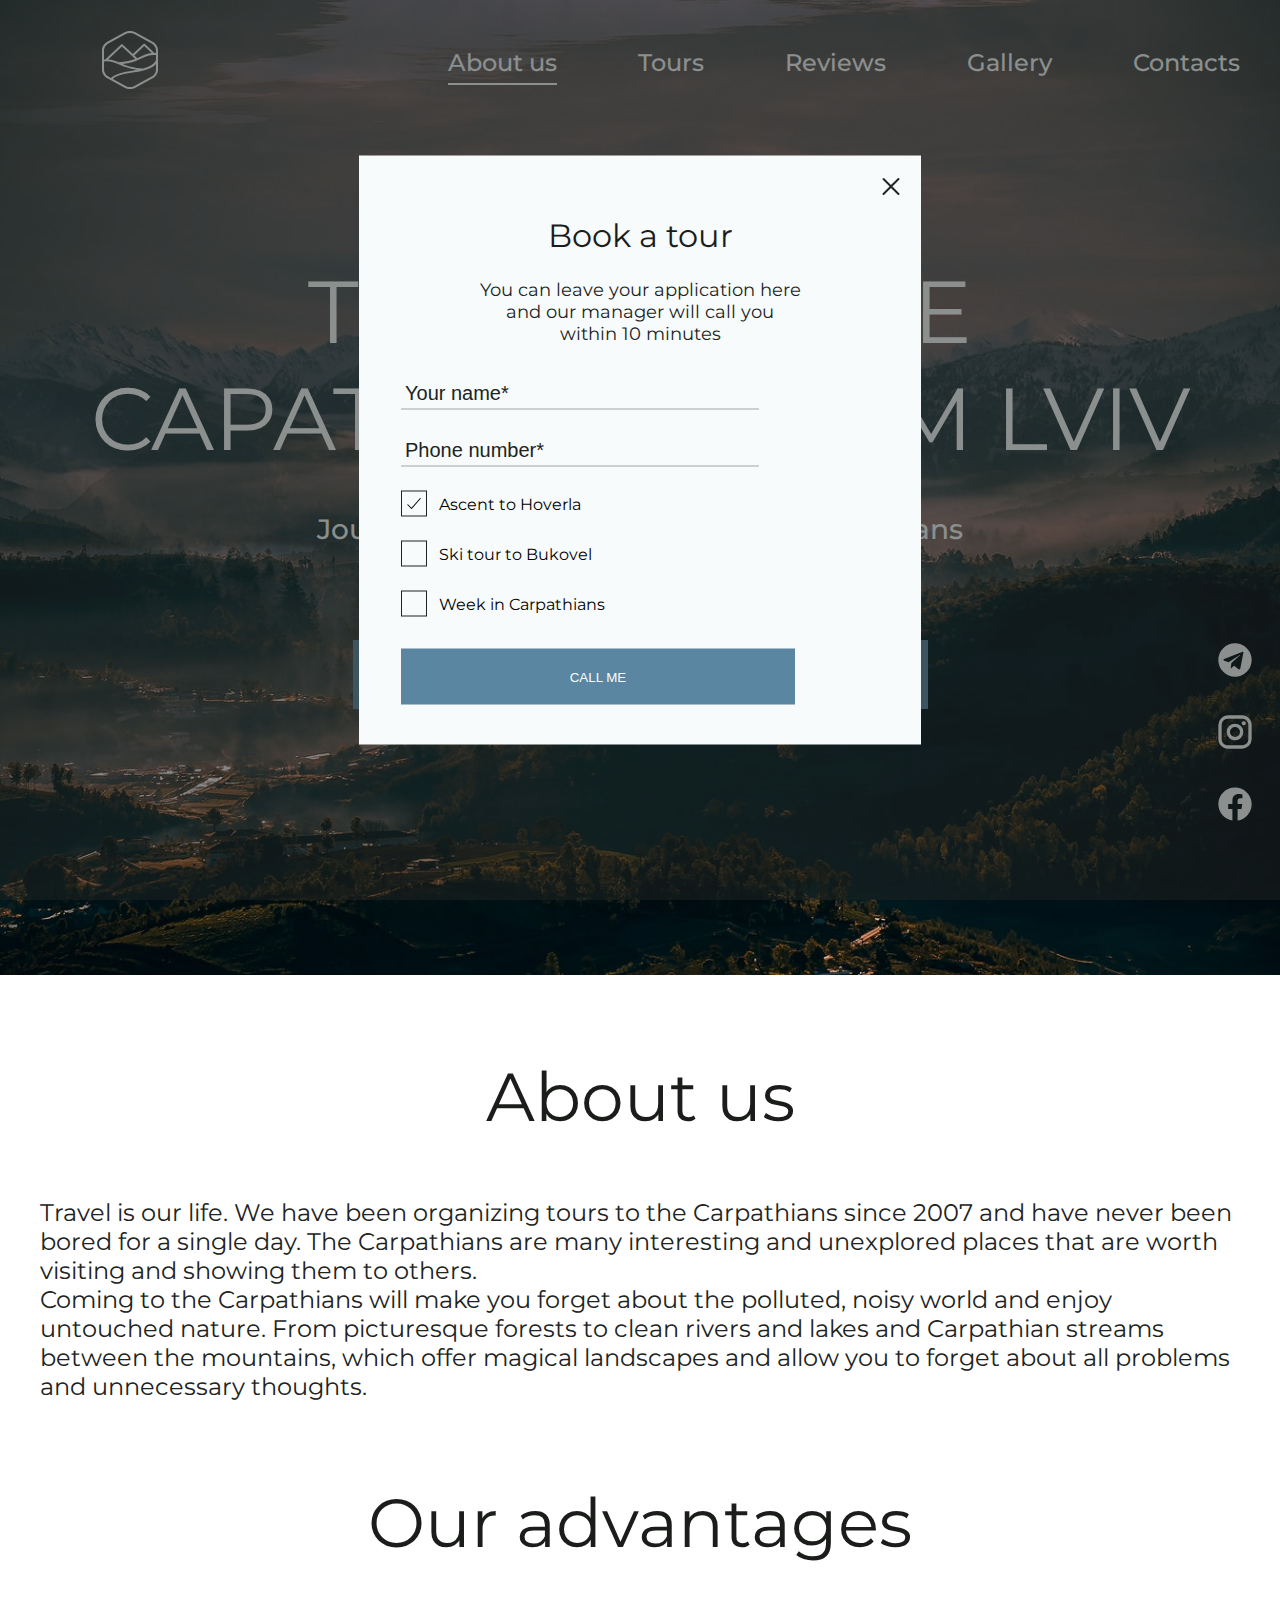
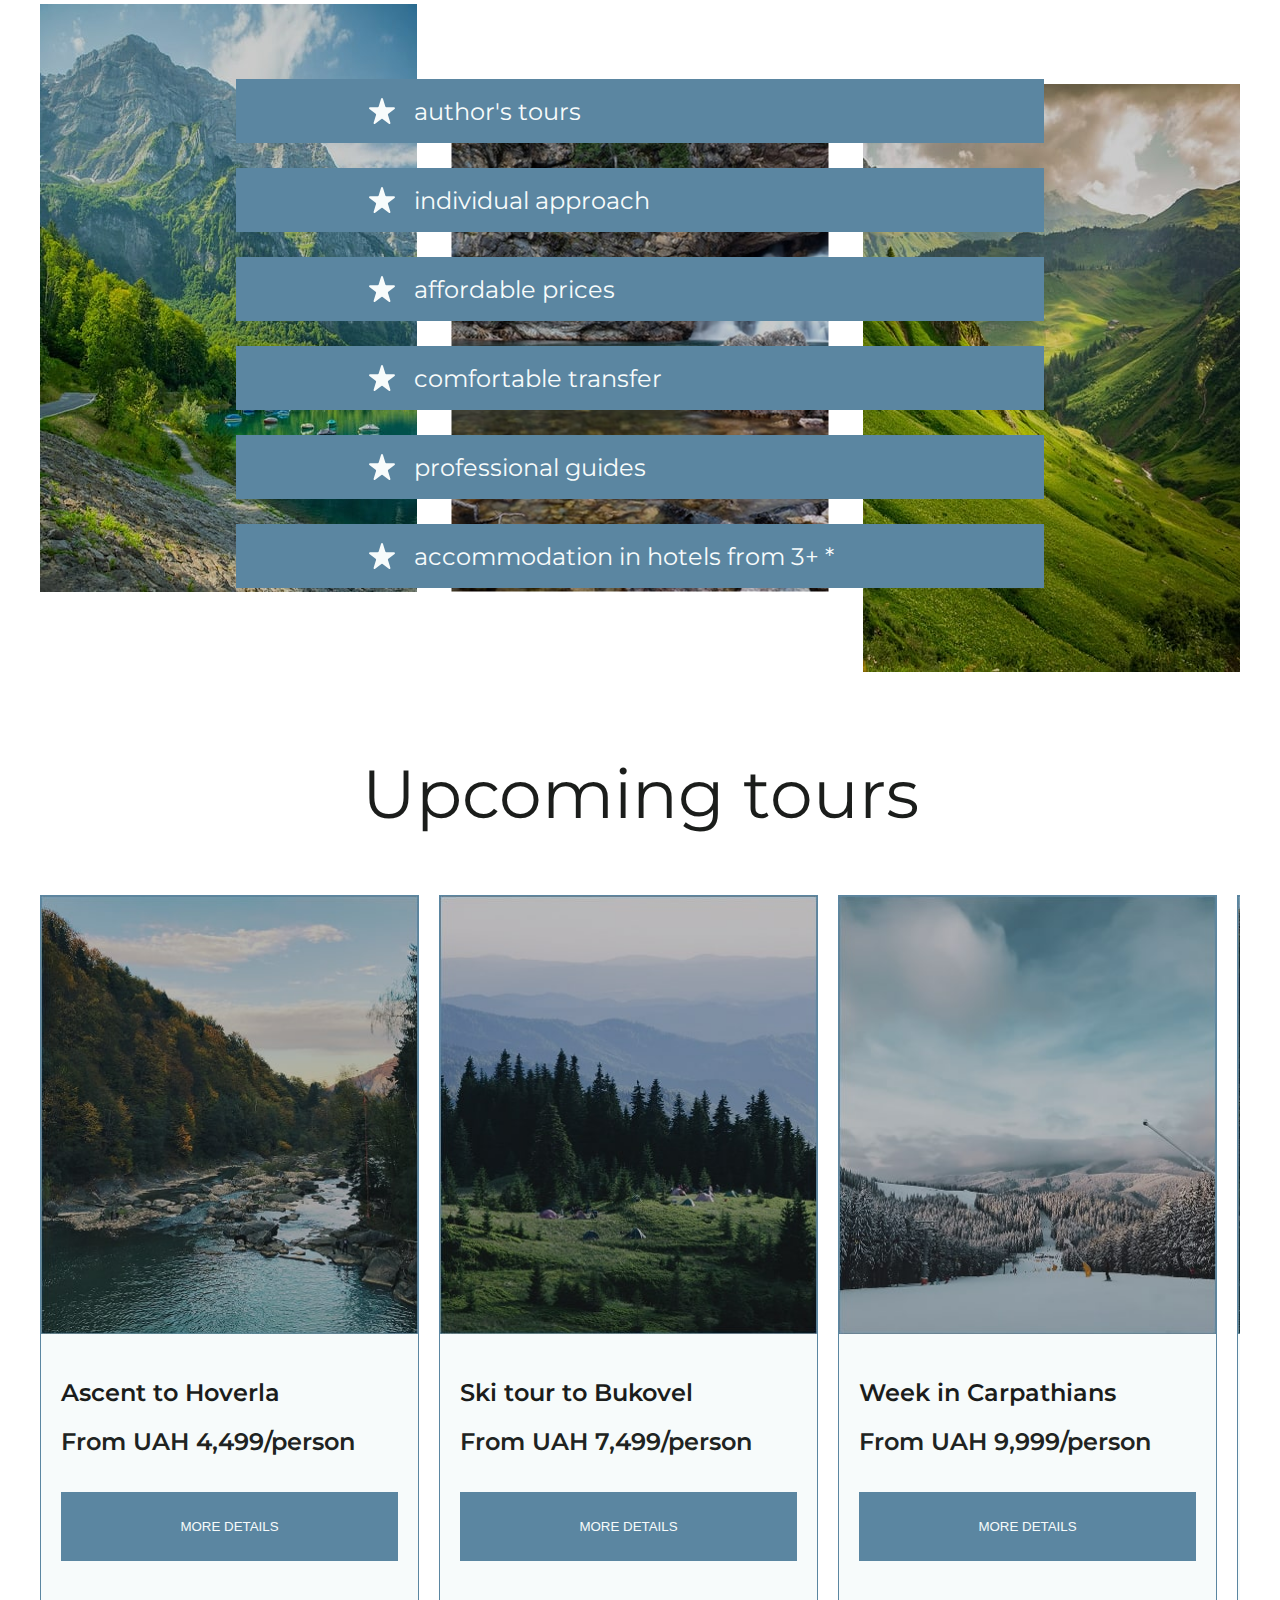
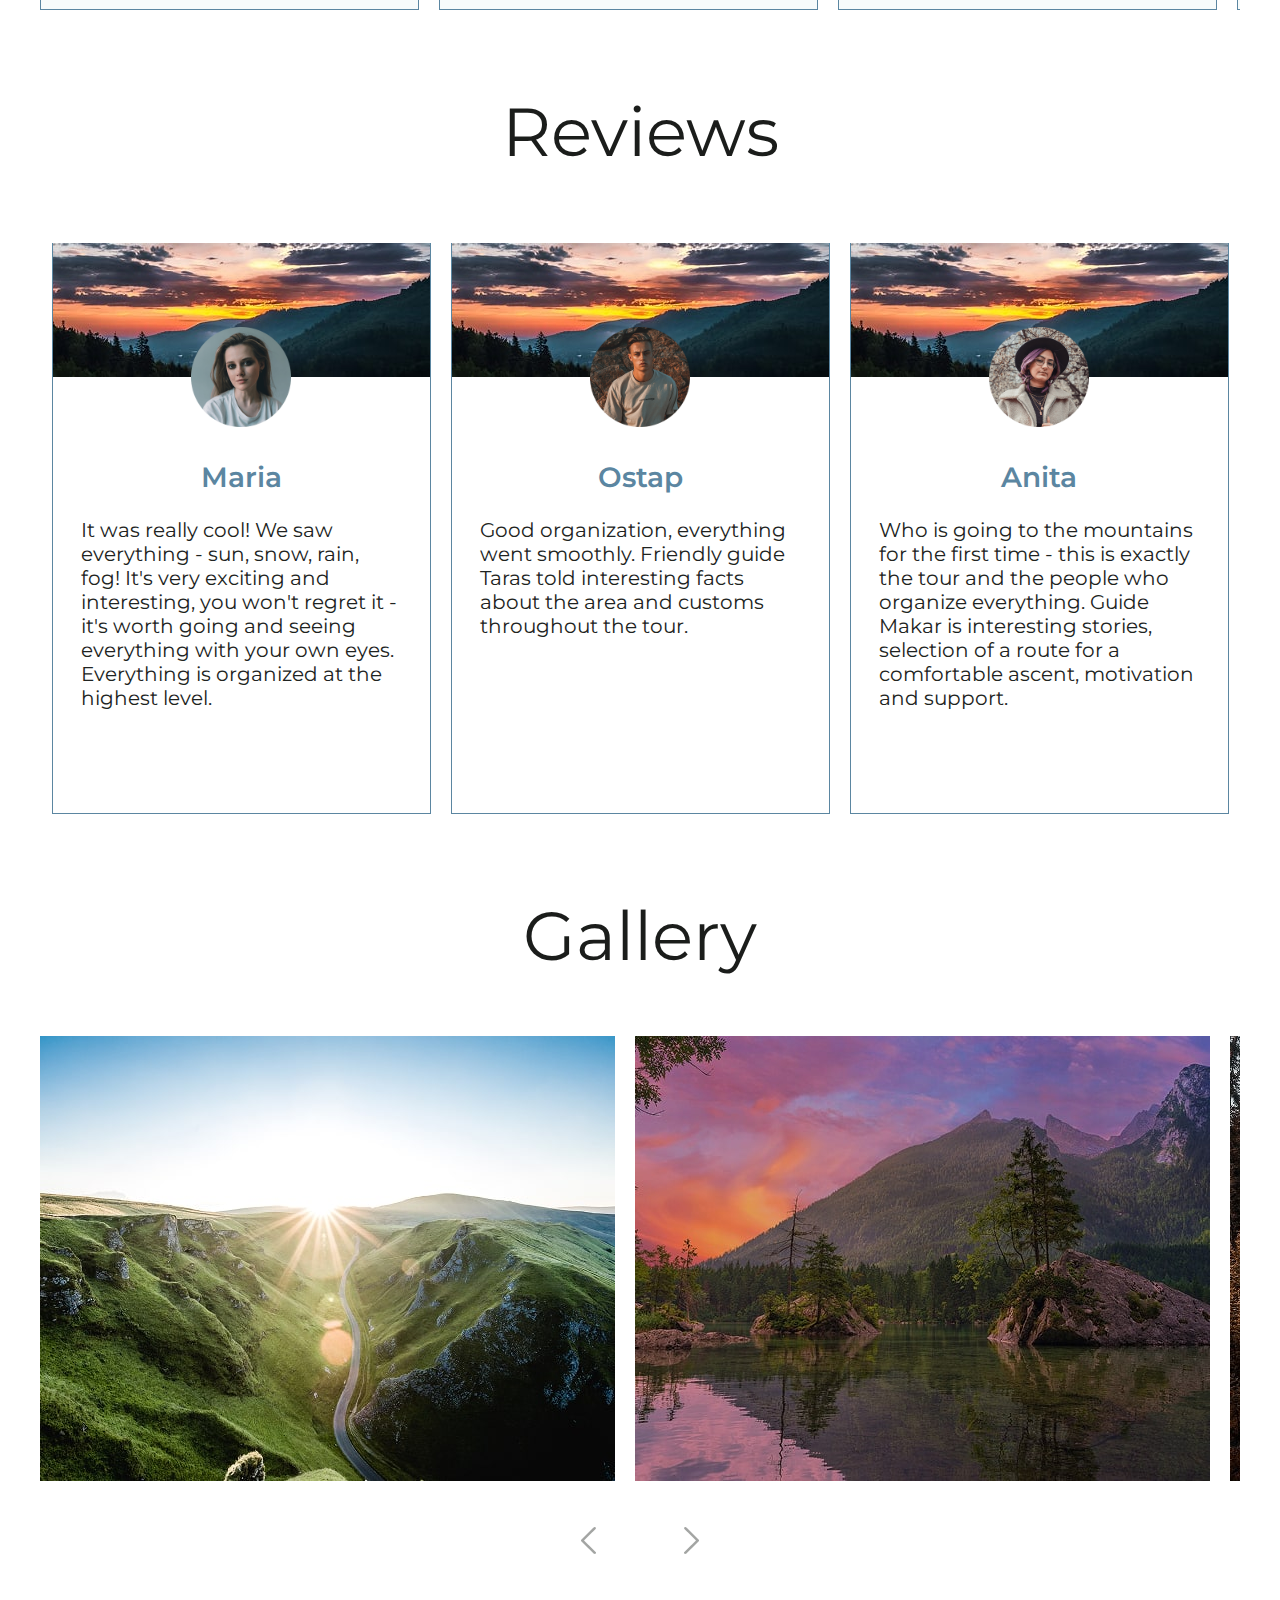
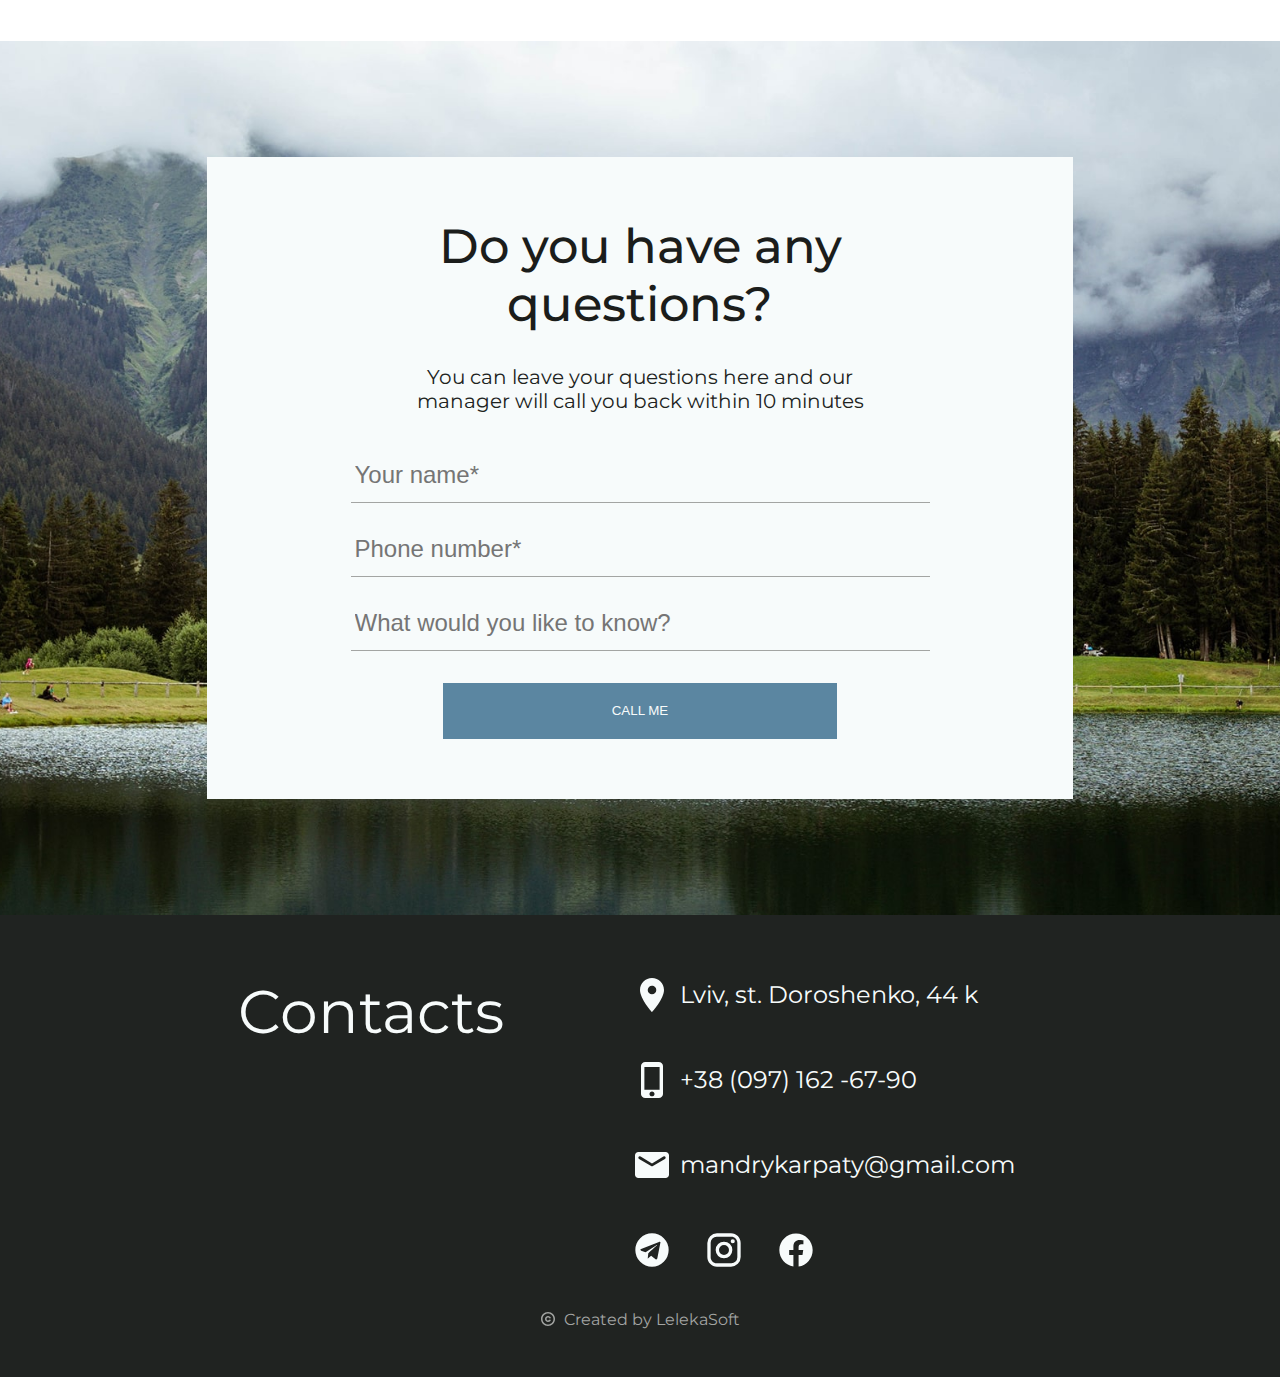
==== project-3/index.html @ 151a2a54 "add book tour window and style" ====
<!DOCTYPE html>
<html lang="en">
  <head>
    <meta charset="UTF-8" />
    <meta name="viewport" content="width=device-width, initial-scale=1.0" />
    <meta name="description" content="Tours to the carpathians from Lviv" />
    <title>Tours to the carpathians from Lviv</title>

    <!-- fonts -->
    <link rel="preconnect" href="https://fonts.googleapis.com" />
    <link rel="preconnect" href="https://fonts.gstatic.com" crossorigin />
    <link
      href="https://fonts.googleapis.com/css2?family=Manrope:wght@200..800&family=Montserrat:ital,wght@0,100..900;1,100..900&family=Playfair+Display:ital@0;1&family=Urbanist:ital,wght@0,100..900;1,100..900&display=swap"
      rel="stylesheet"
    />

    <!-- normalize -->

    <link
      rel="stylesheet"
      href="https://cdnjs.cloudflare.com/ajax/libs/modern-normalize/3.0.1/modern-normalize.css"
      integrity="sha512-gnAN+RgTMylunXI7AMg+PtcUGpKZFkZJoFIkAWvdPFRrFJz3p2tx4+9xbjILRfN7CzoViMgS8vSf06fSQzWZjA=="
      crossorigin="anonymous"
      referrerpolicy="no-referrer"
    />

    <link rel="stylesheet" href="./css/styles.css" />
  </head>

  <body>
    <!-- mob-menu -->

    <div class="mob-overlay hidden">
      <div class="mob-menu">
        <ul class="mob-lst">
          <li class="mob-item">
            <a
              href="#about"
              class="mob-link current"
              aria-label="link to the page About us"
              >About us</a
            >
          </li>
          <li class="mob-item">
            <a href="#tours" class="mob-link" aria-label="link to the page Tours"
              >Tours</a
            >
          </li>
          <li class="mob-item">
            <a href="#reviews" class="mob-link" aria-label="link to the page Reviews"
              >Reviews</a
            >
          </li>
          <li class="mob-item">
            <a href="#gallery" class="mob-link" aria-label="link to the page Gallery"
              >Gallery</a
            >
          </li>
          <li class="mob-item">
            <a href="#contacts" class="mob-link" aria-label="link to the page Contacts"
              >Contacts</a
            >
          </li>
        </ul>

        <ul class="social-lst">
          <li class="social-itm">
            <a href="#" class="social-link" aria-label="link to telegram">
              <svg class="social-icon" width="40" height="40">
                <use href="./image/sprite_icons.svg#icon-telegram"></use>
              </svg>
            </a>
          </li>
          <li class="social-itm">
            <a href="#" class="social-link" aria-label="link to instadram">
              <svg class="social-icon" width="40" height="40">
                <use href="./image/sprite_icons.svg#icon-instadram"></use>
              </svg>
            </a>
          </li>
          <li class="social-itm">
            <a href="#" class="social-link" aria-label="link to facebook">
              <svg class="social-icon" width="40" height="40">
                <use href="./image/sprite_icons.svg#icon-facebook"></use>
              </svg>
            </a>
          </li>
        </ul>
      </div>
    </div>

    <!-- END mob-menu -->

    <header class="header">
      <div class="container header-container">
        <nav class="header-nav">
          <a
            href="./index.html"
            class="logo header-logo"
            aria-label="website's logo; link to main page"
          >
            <svg class="icon-logo" width="60" height="60">
              <use href="./image/sprite_icons.svg#icon-logo"></use>
            </svg>
          </a>
          <ul class="header-lst">
            <li class="header-item">
              <a
                href="#"
                class="header-link current"
                aria-label="link to the page About us"
                >About us</a
              >
            </li>
            <li class="header-item">
              <a href="#" class="header-link" aria-label="link to the page Tours"
                >Tours</a
              >
            </li>
            <li class="header-item">
              <a href="#" class="header-link" aria-label="link to the page Reviews"
                >Reviews</a
              >
            </li>
            <li class="header-item">
              <a href="#" class="header-link" aria-label="link to the page Gallery"
                >Gallery</a
              >
            </li>
            <li class="header-item">
              <a href="#" class="header-link" aria-label="link to the page Contacts"
                >Contacts</a
              >
            </li>
          </ul>
          <button
            class="hero-burger is-open"
            type="button"
            aria-label="button to open menu"
          >
            <svg class="icon-burger" width="40" height="40">
              <use href="./image/sprite_icons.svg#icon-burger"></use>
            </svg>
          </button>
        </nav>
      </div>
    </header>

    <main class="main">
      <section class="hero">
        <div class="container hero-container">
          <h1 class="hero-ttl">
            <span>Tours to </span> <span class="break">the</span> capathians from Lviv
          </h1>
          <p class="hero-descr">
            Journeys to the very heart of the Carpathians for those who want a real reboot
          </p>
          <button type="button" class="rect-btn" aria-label="button to book a tour">
            Book a tour
          </button>

          <ul class="social-lst">
            <li class="socia-itm">
              <a href="#" class="social-link" aria-label="link to telegram">
                <svg class="social-icon" width="40" height="40">
                  <use href="./image/sprite_icons.svg#icon-telegram"></use>
                </svg>
              </a>
            </li>
            <li class="socia-itm">
              <a href="#" class="social-link" aria-label="link to instadram">
                <svg class="social-icon" width="40" height="40">
                  <use href="./image/sprite_icons.svg#icon-instadram"></use>
                </svg>
              </a>
            </li>
            <li class="socia-itm">
              <a href="#" class="social-link" aria-label="link to facebook">
                <svg class="social-icon" width="40" height="40">
                  <use href="./image/sprite_icons.svg#icon-facebook"></use>
                </svg>
              </a>
            </li>
          </ul>
        </div>
      </section>

      <section class="about" id="about">
        <div class="container">
          <h2 class="about-ttl">About us</h2>
          <p class="about-descr">
            Travel is our life. We have been organizing tours to the Carpathians since
            2007 and have never been bored for a single day. The Carpathians are many
            interesting and unexplored places that are worth visiting and showing them to
            others.
          </p>
          <p class="about-descr">
            Coming to the Carpathians will make you forget about the polluted, noisy world
            and enjoy untouched nature. From picturesque forests to clean rivers and lakes
            and Carpathian streams between the mountains, which offer magical landscapes
            and allow you to forget about all problems and unnecessary thoughts.
          </p>
        </div>
      </section>

      <section class="adv">
        <div class="container adv-container">
          <h2 class="adv-ttl">Our advantages</h2>
          <ul class="adv-lst">
            <li class="adv-itm">author's tours</li>
            <li class="adv-itm">individual approach</li>
            <li class="adv-itm">affordable prices</li>
            <li class="adv-itm">comfortable transfer</li>
            <li class="adv-itm">professional guides</li>
            <li class="adv-itm">accommodation in hotels from 3+ *</li>
          </ul>

          <div class="adv-box-picture">
            <!-- pictures for mobile -->

            <picture class="adv-picture">
              <source
                media="(max-width: 768px)"
                srcset="
                  ./image/adv/adv-bg-mb-min.jpg    1x,
                  ./image/adv/adv-bg-mb@2x-min.jpg 2x
                "
              />
              <img
                src="./image/adv/adv-bg-mb-min.jpg"
                alt="nature"
                width="315"
                height="554"
              />
            </picture>

            <!-- pictures for tablet -->

            <picture class="adv-picture">
              <source
                media="(min-width: 768px)"
                srcset="
                  ./image/adv/adv-bg-tab-1-min.jpg    1x,
                  ./image/adv/adv-bg-tab-1@2x-min.jpg 2x
                "
              />
              <img src="./image/adv/adv-bg-tab-1-min.jpg" alt="nature" />
            </picture>

            <picture class="adv-picture">
              <source
                media="(min-width: 768px)"
                srcset="
                  ./image/adv/adv-bg-tab-2-min.jpg    1x,
                  ./image/adv/adv-bg-tab-2@2x-min.jpg 2x
                "
              />
              <img src="./image/adv/adv-bg-tab-2-min.jpg" alt="nature" />
            </picture>

            <!-- pictures for desk -->

            <picture class="adv-picture">
              <source
                media="(min-width: 1200px)"
                srcset="
                  ./image/adv/adv-desk-1-min.jpg    1x,
                  ./image/adv/adv-desk-1@2x-min.jpg 2x
                "
              />
              <img src="./image/adv/adv-desk-1-min.jpg" alt="nature" />
            </picture>

            <picture class="adv-picture">
              <source
                media="(min-width: 1200px)"
                srcset="
                  ./image/adv/adv-desk-2-min.jpg    1x,
                  ./image/adv/adv-desk-2@2x-min.jpg 2x
                "
              />
              <img src="./image/adv/adv-desk-2-min.jpg" alt="nature" />
            </picture>

            <picture class="adv-picture">
              <source
                media="(min-width: 1200px)"
                srcset="
                  ./image/adv/adv-desk-3-min.jpg    1x,
                  ./image/adv/adv-desk-3@2x-min.jpg 2x
                "
              />
              <img src="./image/adv/adv-desk-3-min.jpg" alt="nature" />
            </picture>
          </div>
        </div>
      </section>

      <section class="tours" id="tours">
        <div class="container">
          <h2 class="tours-ttl">Upcoming tours</h2>
          <!--  -->
          <div class="tours-radio-box">
            <input type="radio" name="tour" id="tour-1" checked />
            <input type="radio" name="tour" id="tour-2" />
            <input type="radio" name="tour" id="tour-3" />
            <input type="radio" name="tour" id="tour-4" />

            <ul class="tours-lst">
              <li class="tours-itm">
                <picture class="tours-picture">
                  <source
                    media="(max-width:767px)"
                    srcset="
                      ./image/tours/tours-mb-img-1-min.jpg    1x,
                      ./image/tours/tours-mb-img-1@2x-min.jpg 2x
                    "
                  />
                  <img
                    src="./image/tours/tours-mb-img-1-min.jpg"
                    alt="nature"
                    class="tours-img"
                    width="315"
                    height="338"
                  />
                </picture>

                <picture class="tours-picture">
                  <source
                    media="(min-width:768px)"
                    srcset="
                      ./image/tours/tours-tab-img-1-min.jpg    1x,
                      ./image/tours/tours-tab-img-1@2x-min.jpg 2x
                    "
                  />
                  <img
                    src="./image/tours/tours-tab-img-1-min.jpg"
                    alt="nature"
                    class="tours-img"
                    width="354"
                    height="357"
                  />
                </picture>

                <picture class="tours-picture">
                  <source
                    media="(min-width:1200px)"
                    srcset="
                      ./image/tours/tours-desk-img-1-min.jpg    1x,
                      ./image/tours/tours-desk-img-1@2x-min.jpg 2x
                    "
                  />
                  <img
                    src="./image/tours/tours-desk-img-1-min.jpg"
                    alt="nature"
                    class="tours-img"
                    width="377"
                    height="438"
                  />
                </picture>

                <div class="tours-content-box">
                  <h3 class="tours-itm-ttl">Ascent to Hoverla</h3>
                  <p class="tours-itm-descr">From UAH 4,499/person</p>
                  <button type="button" class="rect-btn">More details</button>
                </div>
              </li>

              <li class="tours-itm">
                <picture class="tours-picture">
                  <source
                    media="(max-width:767px)"
                    srcset="
                      ./image/tours/tours-mb-img-2-min.jpg    1x,
                      ./image/tours/tours-mb-img-2@2x-min.jpg 2x
                    "
                  />
                  <img
                    src="./image/tours/tours-mb-img-2-min.jpg"
                    alt="nature"
                    class="tours-img"
                    width="315"
                    height="338"
                  />
                </picture>

                <picture class="tours-picture">
                  <source
                    media="(min-width:768px)"
                    srcset="
                      ./image/tours/tours-tab-img-2-min.jpg    1x,
                      ./image/tours/tours-tab-img-2@2x-min.jpg 2x
                    "
                  />
                  <img
                    src="./image/tours/tours-tab-img-2-min.jpg"
                    alt="nature"
                    class="tours-img"
                    width="354"
                    height="357"
                  />
                </picture>

                <picture class="tours-picture">
                  <source
                    media="(min-width:1200px)"
                    srcset="
                      ./image/tours/tours-desk-img-2-min.jpg    1x,
                      ./image/tours/tours-desk-img-2@2x-min.jpg 2x
                    "
                  />
                  <img
                    src="./image/tours/tours-desk-img-2-min.jpg"
                    alt="nature"
                    class="tours-img"
                    width="377"
                    height="438"
                  />
                </picture>

                <div class="tours-content-box">
                  <h3 class="tours-itm-ttl">Ski tour to Bukovel</h3>
                  <p class="tours-itm-descr">From UAH 7,499/person</p>
                  <button type="button" class="rect-btn">More details</button>
                </div>
              </li>

              <li class="tours-itm">
                <picture class="tours-picture">
                  <source
                    media="(max-width:767px)"
                    srcset="
                      ./image/tours/tours-mb-img-3-min.jpg    1x,
                      ./image/tours/tours-mb-img-3@2x-min.jpg 2x
                    "
                  />
                  <img
                    src="./image/tours/tours-mb-img-3-min.jpg"
                    alt="nature"
                    class="tours-img"
                    width="315"
                    height="338"
                  />
                </picture>

                <picture class="tours-picture">
                  <source
                    media="(min-width:768px)"
                    srcset="
                      ./image/tours/tours-tab-img-3-min.jpg    1x,
                      ./image/tours/tours-tab-img-3@2x-min.jpg 2x
                    "
                  />
                  <img
                    src="./image/tours/tours-tab-img-3-min.jpg"
                    alt="nature"
                    class="tours-img"
                    width="354"
                    height="357"
                  />
                </picture>

                <picture class="tours-picture">
                  <source
                    media="(min-width:1200px)"
                    srcset="
                      ./image/tours/tours-desk-img-3-min.jpg    1x,
                      ./image/tours/tours-desk-img-3@2x-min.jpg 2x
                    "
                  />
                  <img
                    src="./image/tours/tours-desk-img-3-min.jpg"
                    alt="nature"
                    class="tours-img"
                    width="377"
                    height="438"
                  />
                </picture>

                <div class="tours-content-box">
                  <h3 class="tours-itm-ttl">Week in Carpathians</h3>
                  <p class="tours-itm-descr">From UAH 9,999/person</p>
                  <button type="button" class="rect-btn">More details</button>
                </div>
              </li>

              <li class="tours-itm">
                <picture class="tours-picture">
                  <source
                    media="(max-width:767px)"
                    srcset="
                      ./image/tours/tours-mb-img-1-min.jpg    1x,
                      ./image/tours/tours-mb-img-1@2x-min.jpg 2x
                    "
                  />
                  <img
                    src="./image/tours/tours-mb-img-1-min.jpg"
                    alt="nature"
                    class="tours-img"
                    width="315"
                    height="338"
                  />
                </picture>

                <picture class="tours-picture">
                  <source
                    media="(min-width:768px)"
                    srcset="
                      ./image/tours/tours-tab-img-1-min.jpg    1x,
                      ./image/tours/tours-tab-img-1@2x-min.jpg 2x
                    "
                  />
                  <img
                    src="./image/tours/tours-tab-img-1-min.jpg"
                    alt="nature"
                    class="tours-img"
                    width="354"
                    height="357"
                  />
                </picture>

                <picture class="tours-picture">
                  <source
                    media="(min-width:1200px)"
                    srcset="
                      ./image/tours/tours-desk-img-1-min.jpg    1x,
                      ./image/tours/tours-desk-img-1@2x-min.jpg 2x
                    "
                  />
                  <img
                    src="./image/tours/tours-desk-img-1-min.jpg"
                    alt="nature"
                    class="tours-img"
                    width="377"
                    height="438"
                  />
                </picture>

                <div class="tours-content-box">
                  <h3 class="tours-itm-ttl">Ascent to Hoverla</h3>
                  <p class="tours-itm-descr">From UAH 4,499/person</p>
                  <button type="button" class="rect-btn">More details</button>
                </div>
              </li>
            </ul>

            <div class="tours-box-btn">
              <label for="tour-1"></label>
              <label for="tour-2"></label>
              <label for="tour-3"></label>
              <label for="tour-4"></label>
            </div>
          </div>
          <!--  -->
        </div>
      </section>

      <section class="reviews" id="reviews">
        <div class="container">
          <h2 class="rev-ttl">Reviews</h2>
          <ul class="rev-lst">
            <li class="rev-itm">
              <picture class="rev-box-img">
                <source
                  media="(min-width:1200px)"
                  srcset="
                    ./image/reviews/rev-bg-desk-min.jpg    1x,
                    ./image/reviews/rev-bg-desk@2x-min.jpg 2x
                  "
                />
                <source
                  media="(min-width:768px)"
                  srcset="
                    ./image/reviews/rev-bg-tab-min.jpg    1x,
                    ./image/reviews/rev-bg-tab@2x-min.jpg 2x
                  "
                />
                <source
                  media="(max-width:767px)"
                  srcset="
                    ./image/reviews/rev-bg-mb-min.jpg    1x,
                    ./image/reviews/rev-bg-mb@2x-min.jpg 2x
                  "
                />
                <img src="./image/reviews/rev-bg-mb-min.jpg " alt="sunset" />
              </picture>

              <div class="rev-itm-content">
                <div class="rev-box-avatar">
                  <img
                    src="./image/reviews/rev-avatar-1-min.png"
                    alt="person's face"
                    class="rev-avatar"
                  />
                </div>
                <h3 class="rev-user-name">Maria</h3>
                <p class="rev-user-text">
                  It was really cool! We saw everything - sun, snow, rain, fog! It's very
                  exciting and interesting, you won't regret it - it's worth going and
                  seeing everything with your own eyes. Everything is organized at the
                  highest level.
                </p>
              </div>

              <button
                type="button"
                class="turn-around"
                aria-label="button to flip on the back side"
              >
                <svg class="icon-tr-around" width="40" height="40">
                  <use href="./image/sprite_icons.svg#icon-turned"></use>
                </svg>
              </button>
            </li>

            <li class="rev-itm">
              <picture class="rev-box-img">
                <source
                  media="(min-width:1200px)"
                  srcset="
                    ./image/reviews/rev-bg-desk-min.jpg    1x,
                    ./image/reviews/rev-bg-desk@2x-min.jpg 2x
                  "
                />
                <source
                  media="(min-width:768px)"
                  srcset="
                    ./image/reviews/rev-bg-tab-min.jpg    1x,
                    ./image/reviews/rev-bg-tab@2x-min.jpg 2x
                  "
                />
                <source
                  media="(max-width:767px)"
                  srcset="
                    ./image/reviews/rev-bg-mb-min.jpg    1x,
                    ./image/reviews/rev-bg-mb@2x-min.jpg 2x
                  "
                />
                <img src="./image/reviews/rev-bg-mb-min.jpg " alt="sunset" />
              </picture>

              <div class="rev-itm-content">
                <div class="rev-box-avatar">
                  <img
                    src="./image/reviews/rev-avatar-2-min.png"
                    alt="person's face"
                    class="rev-avatar"
                  />
                </div>
                <h3 class="rev-user-name">Ostap</h3>
                <p class="rev-user-text">
                  Good organization, everything went smoothly. Friendly guide Taras told
                  interesting facts about the area and customs throughout the tour.
                </p>
              </div>

              <button
                type="button"
                class="turn-around"
                aria-label="button to flip on the back side"
              >
                <svg class="icon-tr-around" width="40" height="40">
                  <use href="./image/sprite_icons.svg#icon-turned"></use>
                </svg>
              </button>
            </li>

            <li class="rev-itm">
              <picture class="rev-box-img">
                <source
                  media="(min-width:1200px)"
                  srcset="
                    ./image/reviews/rev-bg-desk-min.jpg    1x,
                    ./image/reviews/rev-bg-desk@2x-min.jpg 2x
                  "
                />
                <source
                  media="(min-width:768px)"
                  srcset="
                    ./image/reviews/rev-bg-tab-min.jpg    1x,
                    ./image/reviews/rev-bg-tab@2x-min.jpg 2x
                  "
                />
                <source
                  media="(max-width:767px)"
                  srcset="
                    ./image/reviews/rev-bg-mb-min.jpg    1x,
                    ./image/reviews/rev-bg-mb@2x-min.jpg 2x
                  "
                />
                <img src="./image/reviews/rev-bg-mb-min.jpg " alt="sunset" />
              </picture>

              <div class="rev-itm-content">
                <div class="rev-box-avatar">
                  <img
                    src="./image/reviews/rev-avatar-3-min.png"
                    alt="person's face"
                    class="rev-avatar"
                  />
                </div>
                <h3 class="rev-user-name">Anita</h3>
                <p class="rev-user-text">
                  Who is going to the mountains for the first time - this is exactly the
                  tour and the people who organize everything. Guide Makar is interesting
                  stories, selection of a route for a comfortable ascent, motivation and
                  support.
                </p>
              </div>

              <button
                type="button"
                class="turn-around"
                aria-label="button to flip on the back side"
              >
                <svg class="icon-tr-around" width="40" height="40">
                  <use href="./image/sprite_icons.svg#icon-turned"></use>
                </svg>
              </button>
            </li>
          </ul>
        </div>
      </section>

      <section class="gallery" id="gallery">
        <div class="container gall-container">
          <h2 class="gall-ttl">Gallery</h2>
          <div class="gall-list-box">
            <input type="radio" name="pic" id="pic-1" checked />
            <input type="radio" name="pic" id="pic-2" />
            <input type="radio" name="pic" id="pic-3" />
            <input type="radio" name="pic" id="pic-4" />
            <input type="radio" name="pic" id="pic-5" />
            <input type="radio" name="pic" id="pic-6" />
            <input type="radio" name="pic" id="pic-7" />
            <input type="radio" name="pic" id="pic-8" />

            <ul class="gall-lst">
              <li class="gall-itm">
                <picture>
                  <source
                    media="(min-width:1200px)"
                    srcset="
                      ./image/gallery/desk/gall-desk-1-min.jpg    1x,
                      ./image/gallery/desk/gall-desk-1@2x-min.jpg 2x
                    "
                  />
                  <source
                    media="(min-width:768px)"
                    srcset="
                      ./image/gallery/tab/gall-tab-1-min.jpg    1x,
                      ./image/gallery/tab/gall-tab-1@2x-min.jpg 2x
                    "
                  />
                  <source
                    media="(max-width:767px)"
                    srcset="
                      ./image/gallery/mob/gall-mob-1-min.jpg    1x,
                      ./image/gallery/mob/gall-mob-1@2x-min.jpg 2x
                    "
                  />
                  <img
                    src="./image/gallery/mob/gall-mob-1-min.jpg"
                    alt="nature"
                    class="gall-img"
                  />
                </picture>
              </li>

              <li class="gall-itm">
                <picture>
                  <source
                    media="(min-width:1200px)"
                    srcset="
                      ./image/gallery/desk/gall-desk-2-min.jpg    1x,
                      ./image/gallery/desk/gall-desk-2@2x-min.jpg 2x
                    "
                  />
                  <source
                    media="(min-width:768px)"
                    srcset="
                      ./image/gallery/tab/gall-tab-2-min.jpg    1x,
                      ./image/gallery/tab/gall-tab-2@2x-min.jpg 2x
                    "
                  />
                  <source
                    media="(max-width:767px)"
                    srcset="
                      ./image/gallery/mob/gall-mob-2-min.jpg    1x,
                      ./image/gallery/mob/gall-mob-2@2x-min.jpg 2x
                    "
                  />
                  <img
                    src="./image/gallery/mob/gall-mob-2-min.jpg"
                    alt="nature"
                    class="gall-img"
                  />
                </picture>
              </li>

              <li class="gall-itm">
                <picture>
                  <source
                    media="(min-width:1200px)"
                    srcset="
                      ./image/gallery/desk/gall-desk-3-min.jpg    1x,
                      ./image/gallery/desk/gall-desk-3@2x-min.jpg 2x
                    "
                  />
                  <source
                    media="(min-width:768px)"
                    srcset="
                      ./image/gallery/tab/gall-tab-3-min.jpg    1x,
                      ./image/gallery/tab/gall-tab-3@2x-min.jpg 2x
                    "
                  />
                  <source
                    media="(max-width:767px)"
                    srcset="
                      ./image/gallery/mob/gall-mob-3-min.jpg    1x,
                      ./image/gallery/mob/gall-mob-3@2x-min.jpg 2x
                    "
                  />
                  <img
                    src="./image/gallery/mob/gall-mob-3-min.jpg"
                    alt="nature"
                    class="gall-img"
                  />
                </picture>
              </li>

              <li class="gall-itm">
                <picture>
                  <source
                    media="(min-width:1200px)"
                    srcset="
                      ./image/gallery/desk/gall-desk-4-min.jpg    1x,
                      ./image/gallery/desk/gall-desk-4@2x-min.jpg 2x
                    "
                  />
                  <source
                    media="(min-width:768px)"
                    srcset="
                      ./image/gallery/tab/gall-tab-4-min.jpg    1x,
                      ./image/gallery/tab/gall-tab-4@2x-min.jpg 2x
                    "
                  />
                  <source
                    media="(max-width:767px)"
                    srcset="
                      ./image/gallery/mob/gall-mob-4-min.jpg    1x,
                      ./image/gallery/mob/gall-mob-4@2x-min.jpg 2x
                    "
                  />
                  <img
                    src="./image/gallery/mob/gall-mob-4-min.jpg"
                    alt="nature"
                    class="gall-img"
                  />
                </picture>
              </li>

              <li class="gall-itm">
                <picture>
                  <source
                    media="(min-width:1200px)"
                    srcset="
                      ./image/gallery/desk/gall-desk-5-min.jpg    1x,
                      ./image/gallery/desk/gall-desk-5@2x-min.jpg 2x
                    "
                  />
                  <source
                    media="(min-width:768px)"
                    srcset="
                      ./image/gallery/tab/gall-tab-5-min.jpg    1x,
                      ./image/gallery/tab/gall-tab-5@2x-min.jpg 2x
                    "
                  />
                  <source
                    media="(max-width:767px)"
                    srcset="
                      ./image/gallery/mob/gall-mob-5-min.jpg    1x,
                      ./image/gallery/mob/gall-mob-5@2x-min.jpg 2x
                    "
                  />
                  <img
                    src="./image/gallery/mob/gall-mob-5-min.jpg"
                    alt="nature"
                    class="gall-img"
                  />
                </picture>
              </li>

              <li class="gall-itm">
                <picture>
                  <source
                    media="(min-width:1200px)"
                    srcset="
                      ./image/gallery/desk/gall-desk-6-min.jpg    1x,
                      ./image/gallery/desk/gall-desk-6@2x-min.jpg 2x
                    "
                  />
                  <source
                    media="(min-width:768px)"
                    srcset="
                      ./image/gallery/tab/gall-tab-6-min.jpg    1x,
                      ./image/gallery/tab/gall-tab-6@2x-min.jpg 2x
                    "
                  />
                  <source
                    media="(max-width:767px)"
                    srcset="
                      ./image/gallery/mob/gall-mob-6-min.jpg    1x,
                      ./image/gallery/mob/gall-mob-6@2x-min.jpg 2x
                    "
                  />
                  <img
                    src="./image/gallery/mob/gall-mob-6-min.jpg"
                    alt="nature"
                    class="gall-img"
                  />
                </picture>
              </li>

              <li class="gall-itm">
                <picture>
                  <source
                    media="(min-width:1200px)"
                    srcset="
                      ./image/gallery/desk/gall-desk-7-min.jpg    1x,
                      ./image/gallery/desk/gall-desk-7@2x-min.jpg 2x
                    "
                  />
                  <source
                    media="(min-width:768px)"
                    srcset="
                      ./image/gallery/tab/gall-tab-7-min.jpg    1x,
                      ./image/gallery/tab/gall-tab-7@2x-min.jpg 2x
                    "
                  />
                  <source
                    media="(max-width:767px)"
                    srcset="
                      ./image/gallery/mob/gall-mob-7-min.jpg    1x,
                      ./image/gallery/mob/gall-mob-7@2x-min.jpg 2x
                    "
                  />
                  <img
                    src="./image/gallery/mob/gall-mob-7-min.jpg"
                    alt="nature"
                    class="gall-img"
                  />
                </picture>
              </li>

              <li class="gall-itm">
                <picture>
                  <source
                    media="(min-width:1200px)"
                    srcset="
                      ./image/gallery/desk/gall-desk-8-min.jpg    1x,
                      ./image/gallery/desk/gall-desk-8@2x-min.jpg 2x
                    "
                  />
                  <source
                    media="(min-width:768px)"
                    srcset="
                      ./image/gallery/tab/gall-tab-8-min.jpg    1x,
                      ./image/gallery/tab/gall-tab-8@2x-min.jpg 2x
                    "
                  />
                  <source
                    media="(max-width:767px)"
                    srcset="
                      ./image/gallery/mob/gall-mob-8-min.jpg    1x,
                      ./image/gallery/mob/gall-mob-8@2x-min.jpg 2x
                    "
                  />
                  <img
                    src="./image/gallery/mob/gall-mob-8-min.jpg"
                    alt="nature"
                    class="gall-img"
                  />
                </picture>
              </li>

              <!--  -->

              <li class="gall-itm">
                <picture>
                  <source
                    media="(min-width:1200px)"
                    srcset="
                      ./image/gallery/desk/gall-desk-1-min.jpg    1x,
                      ./image/gallery/desk/gall-desk-1@2x-min.jpg 2x
                    "
                  />
                  <source
                    media="(min-width:768px)"
                    srcset="
                      ./image/gallery/tab/gall-tab-1-min.jpg    1x,
                      ./image/gallery/tab/gall-tab-1@2x-min.jpg 2x
                    "
                  />
                  <source
                    media="(max-width:767px)"
                    srcset="
                      ./image/gallery/mob/gall-mob-1-min.jpg    1x,
                      ./image/gallery/mob/gall-mob-1@2x-min.jpg 2x
                    "
                  />
                  <img
                    src="./image/gallery/mob/gall-mob-1-min.jpg"
                    alt="nature"
                    class="gall-img"
                  />
                </picture>
              </li>
            </ul>

            <div class="gall-box-btn">
              <label for="pic-1"></label>
              <label for="pic-2"></label>
              <label for="pic-3"></label>
              <label for="pic-4"></label>
              <label for="pic-5"></label>
              <label for="pic-6"></label>
              <label for="pic-7"></label>
              <label for="pic-8"></label>
            </div>
          </div>
        </div>
      </section>

      <section class="questions">
        <div class="container">
          <div class="qst-window">
            <h2 class="qst-ttl">Do you have any questions?</h2>
            <p class="qst-descr">
              You can leave your questions here and our manager will call you back within
              10 minutes
            </p>
            <!--  -->
            <form class="qst-form">
              <input
                class="qst-input"
                type="text"
                name="username"
                placeholder="Your name*"
                required
              />
              <input
                class="qst-input"
                type="text"
                name="phonenumber"
                placeholder="Phone number*"
                required
              />
              <input
                class="qst-input"
                type="text"
                name="question"
                placeholder="What would you like to know?"
                required
              />
              <button class="rect-btn" type="button">Call me</button>
            </form>
          </div>
        </div>
      </section>
    </main>

    <footer class="footer" id="contacts">
      <div class="container footer-container">
        <div class="footer-wrapper">
          <h2 class="ft-ttl">Contacts</h2>

          <div class="ft-contacts">
            <address class="ft-address">
              <ul class="ft-adr-lst">
                <li class="ft-adr-itm">
                  <a href="#" class="ft-adr-link">
                    <svg class="icon-location" width="40" height="40">
                      <use href="./image/sprite_icons.svg#icon-location"></use>
                    </svg>
                    Lviv, st. Doroshenko, 44 k
                  </a>
                </li>
                <li class="ft-adr-itm">
                  <a href="tel:+380971626790" class="ft-adr-link">
                    <svg class="icon-phone" width="40" height="40">
                      <use href="./image/sprite_icons.svg#icon-phone"></use>
                    </svg>
                    +38 (097) 162 -67-90
                  </a>
                </li>
                <li class="ft-adr-itm">
                  <a href="mailto:mandrykarpaty@gmail.com" class="ft-adr-link">
                    <svg class="icon-email" width="40" height="40">
                      <use href="./image/sprite_icons.svg#icon-email"></use>
                    </svg>
                    mandrykarpaty@gmail.com
                  </a>
                </li>
              </ul>
            </address>

            <ul class="social-lst">
              <li class="socia-itm">
                <a href="#" class="social-link" aria-label="link to telegram">
                  <svg class="social-icon" width="40" height="40">
                    <use href="./image/sprite_icons.svg#icon-telegram"></use>
                  </svg>
                </a>
              </li>
              <li class="socia-itm">
                <a href="#" class="social-link" aria-label="link to instadram">
                  <svg class="social-icon" width="40" height="40">
                    <use href="./image/sprite_icons.svg#icon-instadram"></use>
                  </svg>
                </a>
              </li>
              <li class="socia-itm">
                <a href="#" class="social-link" aria-label="link to facebook">
                  <svg class="social-icon" width="40" height="40">
                    <use href="./image/sprite_icons.svg#icon-facebook"></use>
                  </svg>
                </a>
              </li>
            </ul>
          </div>
        </div>

        <small class="copiraght">
          <svg class="icon-copyright" width="16" height="16">
            <use href="./image/sprite_icons.svg#icon-copyright"></use>
          </svg>
          Created by LelekaSoft
        </small>
      </div>
    </footer>

    <!-- book tour window -->

    <div class="book-overlay is-open">
      <div class="book-tour-window">
        <button type="button" class="close-book-tr-window">
          <svg class="icon-close" width="30" height="30">
            <use href="./image/sprite_icons.svg#icon-close"></use>
          </svg>
        </button>
        <h2 class="book-tour-ttl">Book a tour</h2>
        <p class="book-tour-descr">
          You can leave your application here and our manager will call you within 10
          minutes
        </p>

        <form class="book-tour-form">
          <input
            type="text"
            name="username"
            class="bk-tour-imput"
            placeholder="Your name*"
            required
          />
          <input
            type="text"
            name="userphone"
            class="bk-tour-imput"
            placeholder="Phone number*"
            required
          />

          <!-- type of booking -->

          <input
            id="check-tour-1"
            type="checkbox"
            class="checkbox-book-input visually-hidden"
            name="type-booking-hoverla"
            value="Ascent to Hoverla"
            checked
          />
          <label for="check-tour-1">
            <span>
              <svg class="icon-checkmark" width="20" height="20">
                <use href="./image/sprite_icons.svg#icon-checkmark"></use>
              </svg>
            </span>
            Ascent to Hoverla
          </label>

          <input
            id="check-tour-2"
            type="checkbox"
            class="checkbox-book-input visually-hidden"
            name="type-booking-bokovel"
            value="Ski tour to Bukovel"
          />
          <label for="check-tour-2"
            ><span>
              <svg class="icon-checkmark" width="20" height="20">
                <use href="./image/sprite_icons.svg#icon-checkmark"></use>
              </svg>
            </span>
            Ski tour to Bukovel
          </label>

          <input
            id="check-tour-3"
            type="checkbox"
            class="checkbox-book-input visually-hidden"
            name="type-booking-carpathians"
            value="Week in Carpathians"
          />
          <label for="check-tour-3"
            ><span>
              <svg class="icon-checkmark" width="20" height="20">
                <use href="./image/sprite_icons.svg#icon-checkmark"></use>
              </svg>
            </span>
            Week in Carpathians
          </label>

          <button class="rect-btn" type="submit">Call me</button>
        </form>
      </div>
    </div>
  </body>
</html>
---- project-3/css/styles.css ----
*,
::after,
::before {
  margin: 0;
  padding: 0;
}

img {
  max-width: 100%;
  display: block;
  height: auto;
}

ul,
ol {
  list-style-type: none;
}

a {
  text-decoration: none;
}

button {
  border: none;
  background-color: transparent;
  cursor: pointer;
}

body {
  font-family: "Montserrat", sans-serif;
}

.container {
  max-width: 375px;
  padding: 0 30px;
  margin: 0 auto;
}

@media screen and (min-width: 768px) {
  .container {
    max-width: 768px;
    padding: 0 20px;
  }
}
@media screen and (min-width: 1200px) {
  .container {
    max-width: 1200px;
    padding: 0 15px;
  }
}
.visually-hidden {
  position: absolute;
  width: 1px;
  height: 1px;
  margin: -1px;
  border: 0;
  padding: 0;
  clip: rect(0 0 0 0);
  overflow: hidden;
}

.hidden {
  display: none;
}

:root {
  --white: #f7fbfb;
  --matte: #5b86a1;
  --black: #1b1d1b;
  --dark: #202321;
}

.rect-btn {
  display: flex;
  justify-content: center;
  align-items: center;
  width: 271px;
  height: 53px;
  background-color: var(--matte);
  color: var(--white);
  text-transform: uppercase;
  transition: background-color 0.25s ease-in-out;
}
.rect-btn:hover {
  background-color: var(--black);
}

.social-icon {
  fill: var(--white);
  transition: fill 0.25s ease-in-out;
}
.social-icon:hover {
  fill: var(--matte);
}

.header {
  position: relative;
}

.header-container {
  position: absolute;
  top: 20px;
  left: 50%;
  transform: translateX(-50%);
  width: 100%;
}

.header-nav {
  display: flex;
  align-items: center;
  justify-content: space-between;
}

.icon-logo {
  width: 40px;
  height: 40px;
}

.header-lst {
  display: none;
}

@media screen and (min-width: 768px) {
  .header-container {
    top: 24px;
  }
  .icon-logo {
    width: 60px;
    height: 60px;
  }
  .header-lst {
    display: none;
  }
}
@media screen and (min-width: 1200px) {
  .header-container {
    top: 30px;
  }
  .hero-burger {
    display: none;
  }
  .header-lst {
    width: 792px;
    display: flex;
    justify-content: space-between;
  }
  .header-link {
    position: relative;
    font-weight: 500;
    font-size: 24px;
    color: var(--white);
  }
  .header-link::after {
    content: "";
    position: absolute;
    left: 0;
    bottom: -8px;
    width: 100%;
    height: 2px;
    background-color: currentColor;
    opacity: 0;
  }
  .header-link:hover::after,
  .header-link:focus::after,
  .current::after {
    opacity: 1;
    transition: opacity 0.25s ease-in-out;
  }
}
.mob-menu {
  position: absolute;
  top: 0;
  left: 0;
  width: 233px;
  padding-top: 132px;
  padding-left: 32px;
  padding-bottom: 113px;
  background: rgba(32, 35, 33, 0.7);
}

.mob-lst {
  display: flex;
  flex-direction: column;
  gap: 30px;
  margin-bottom: 64px;
}

.mob-link {
  font-weight: 400;
  font-size: 28px;
  text-align: center;
  color: var(--white);
  position: relative;
}
.mob-link::after {
  content: "";
  position: absolute;
  left: 0;
  bottom: -8px;
  width: 100%;
  height: 2px;
  background-color: currentColor;
  opacity: 0;
  transition: opacity 250ms ease-in-out;
}
.mob-link:hover::after {
  opacity: 1;
}

.mob-social-itm:not(:last-child) {
  margin-bottom: 32px;
}

.mob-menu .social-lst {
  position: static;
  display: inline-flex;
}

/* #region TABLET*/
@media screen and (min-width: 768px) {
  .mob-menu {
    width: 374px;
    padding-top: 178px;
    padding-left: 82px;
    padding-bottom: 179px;
    background: rgba(32, 35, 33, 0.7);
  }
  .logo {
    margin-left: 60px;
  }
  .mob-lst {
    gap: 40px;
    margin-bottom: 80px;
  }
  .mob-link {
    font-weight: 500;
  }
  .mob-menu .social-lst {
    flex-direction: row;
  }
}
/* #endregion TABLET*/
/* #region DESK*/
@media screen and (min-width: 1200px) {
  .mob-menu {
    display: none;
  }
}
/* #endregion DESK*/
.hero {
  padding-top: 188px;
  padding-bottom: 193px;
  background-color: #2f3637;
  background-image: url(../image/hero/hero_bg-mb-min.jpg);
  background-repeat: no-repeat;
  background-position: center;
  background-size: cover;
}

.hero-ttl {
  font-weight: 400;
  font-size: 40px;
  text-transform: uppercase;
  text-align: center;
  color: var(--white);
  margin-bottom: 60px;
}
.hero-ttl .break {
  content: "";
  margin-left: -5px;
}

.hero-descr {
  font-weight: 500;
  font-size: 16px;
  text-align: center;
  color: var(--white);
  margin-bottom: 88px;
}

.hero-descr + .rect-btn {
  width: 285px;
  height: 52px;
  margin: 0 auto;
}

.social-lst {
  display: flex;
  flex-direction: column;
  gap: 32px;
}
.social-lst .social-link {
  display: flex;
  align-items: center;
}

.social-lst {
  display: none;
}

@media screen and (max-width: 767px) and (min-resolution: 2x) {
  .hero {
    background-image: url(../image/hero/hero_bg-mb@2x-min.jpg);
  }
}
/* #region TABLET*/
@media screen and (min-width: 768px) {
  .hero {
    background-image: url(../image/hero/hero_bg-tab-min.jpg);
    padding-top: 180px;
    padding-bottom: 185px;
  }
  .hero-ttl {
    font-size: 68px;
    margin: 0 auto;
    margin-bottom: 40px;
  }
  .hero-ttl .break {
    margin: 0;
  }
  .hero-ttl span:first-child {
    display: block;
  }
  .hero-descr {
    max-width: 470px;
    margin: 0 auto;
    font-size: 20px;
    margin-bottom: 60px;
  }
  .hero-descr + .rect-btn {
    width: 394px;
    height: 56px;
  }
}
@media screen and (min-width: 768px) and (min-resolution: 2x) {
  .hero {
    background-image: url(../image/hero/hero_bg-tab@2x-min.jpg);
  }
}
/* #endregion TABLET*/
/* #region DESK*/
@media screen and (min-width: 1200px) {
  .hero {
    background-image: url(../image/hero/hero_bg-1170-min.jpg);
    padding-top: 258px;
    padding-bottom: 266px;
  }
  .hero-ttl {
    max-width: 1170px;
    font-size: 88px;
  }
  .hero-ttl span:first-child {
    display: inline;
  }
  .hero-descr {
    max-width: 657px;
    font-weight: 500;
    font-size: 28px;
    text-align: center;
    color: var(--white);
  }
  .hero-descr + .rect-btn {
    width: 575px;
    height: 69px;
  }
  .hero-container {
    position: relative;
  }
  .social-lst {
    display: inline-flex;
    position: absolute;
    right: 0;
    bottom: -115px;
  }
}
/* #endregion DESK*/
.about {
  padding-top: 52px;
  padding-bottom: 26px;
}

.about-ttl {
  font-weight: 400;
  font-size: 32px;
  text-align: center;
  color: var(--black);
  margin-bottom: 28px;
}

.about-descr {
  color: var(--dark);
}

@media screen and (min-width: 768px) {
  .about {
    padding-top: 80px;
    padding-bottom: 40px;
  }
  .about-ttl {
    font-size: 52px;
    margin-bottom: 42px;
  }
  .about-descr {
    font-size: 20px;
  }
}
@media screen and (min-width: 1200px) {
  .about-ttl {
    font-size: 68px;
    margin-bottom: 60px;
  }
  .about-descr {
    font-size: 24px;
  }
}
@media screen and (min-width: 1920px) {
  .about {
    padding-bottom: 92px;
  }
}
.adv {
  padding: 26px 0;
}

.adv-ttl {
  font-weight: 400;
  font-size: 32px;
  text-align: center;
  color: var(--black);
  margin-bottom: 28px;
}

.adv-container {
  position: relative;
}

.adv-lst {
  position: absolute;
  top: 154px;
  left: 50%;
  transform: translateX(-50%);
  height: 380px;
  display: flex;
  flex-direction: column;
  justify-content: space-between;
}

.adv-itm {
  width: 315px;
  height: 40px;
  background-color: var(--matte);
  padding-left: 62px;
  display: flex;
  align-items: center;
  font-size: 14px;
  color: var(--white);
  position: relative;
}
.adv-itm::before {
  position: absolute;
  left: 30px;
  content: "";
  display: block;
  width: 24px;
  height: 24px;
  background-image: url(../image/star.svg);
}

.adv-box-picture {
  position: relative;
  z-index: -1;
}

@media screen and (max-width: 768px) {
  .adv-picture:not(:first-child) {
    display: none;
  }
}
@media screen and (min-width: 768px) {
  .adv {
    padding: 40px 0;
  }
  .adv-ttl {
    font-size: 52px;
    margin-bottom: 40px;
  }
  .adv-container {
    position: relative;
  }
  .adv-lst {
    top: 185px;
    height: 484px;
  }
  .adv-itm {
    width: 604px;
    height: 64px;
    padding-left: 96px;
    font-size: 20px;
  }
  .adv-itm::before {
    left: 44px;
    width: 40px;
    height: 40px;
  }
  .adv-box-picture {
    height: 644px;
  }
  .adv-picture:nth-child(3) {
    position: absolute;
    right: 0;
    bottom: 0;
  }
  .adv-picture:nth-child(1),
  .adv-picture:nth-child(4),
  .adv-picture:nth-child(5),
  .adv-picture:nth-child(6) {
    display: none;
  }
}
@media screen and (min-width: 1200px) {
  .adv-ttl {
    font-size: 68px;
  }
  .adv-lst {
    top: 198px;
    height: 509px;
  }
  .adv-itm {
    width: 630px;
    padding-left: 178px;
    font-size: 24px;
  }
  .adv-itm::before {
    left: 126px;
    width: 40px;
    height: 40px;
  }
  .adv-box-picture {
    height: 668px;
  }
  .adv-picture:nth-child(2),
  .adv-picture:nth-child(3) {
    display: none;
  }
  .adv-picture:nth-child(4) {
    display: block;
    position: absolute;
    top: 0;
    left: 0;
  }
  .adv-picture:nth-child(5) {
    display: block;
    position: absolute;
    top: 50%;
    left: 50%;
    transform: translate(-50%, -50%);
  }
  .adv-picture:nth-child(6) {
    display: block;
    position: absolute;
    right: 0;
    bottom: 0;
  }
}
.tours {
  padding: 26px 0;
}

.tours-ttl {
  font-weight: 400;
  font-size: 32px;
  text-align: center;
  color: var(--black);
  margin-bottom: 28px;
}

.tours-radio-box {
  max-width: 100%;
  overflow: hidden;
}

.tours-radio-box input {
  position: absolute;
  left: 0;
  visibility: hidden;
}

.tours-lst {
  width: 400%;
  display: flex;
  justify-content: flex-start;
  margin-bottom: 24px;
}

.tours-itm {
  width: 315px;
  background-color: var(--white);
  border: 1px solid var(--matte);
}
.tours-itm .tours-content-box {
  padding: 28px 22px;
}
.tours-itm .tours-itm-ttl {
  font-weight: 600;
  font-size: 20px;
  color: var(--black);
  margin-bottom: 16px;
}
.tours-itm .tours-itm-descr {
  font-weight: 600;
  color: var(--dark);
  margin-bottom: 20px;
}

.tours-itm .tours-picture:not(:first-child) {
  display: none;
}

#tour-1:checked ~ .tours-lst {
  margin-left: 0;
}

#tour-2:checked ~ .tours-lst {
  margin-left: -315px;
}

#tour-3:checked ~ .tours-lst {
  margin-left: -630px;
}

#tour-4:checked ~ .tours-lst {
  margin-left: -315px;
}

.tours-box-btn {
  position: relative;
  width: 96px;
  height: 28px;
  margin: 0 auto;
}

#tour-1:checked ~ .tours-box-btn label:nth-child(4),
#tour-2:checked ~ .tours-box-btn label:nth-child(1),
#tour-3:checked ~ .tours-box-btn label:nth-child(2),
#tour-4:checked ~ .tours-box-btn label:nth-child(3) {
  display: block;
  width: 28px;
  height: 28px;
  position: absolute;
  left: 0;
  background-image: url(../image/arrow-left.png);
  background-repeat: no-repeat;
  background-size: contain;
  cursor: pointer;
}
#tour-1:checked ~ .tours-box-btn label:nth-child(4):hover, #tour-1:checked ~ .tours-box-btn label:nth-child(4):focus,
#tour-2:checked ~ .tours-box-btn label:nth-child(1):hover,
#tour-2:checked ~ .tours-box-btn label:nth-child(1):focus,
#tour-3:checked ~ .tours-box-btn label:nth-child(2):hover,
#tour-3:checked ~ .tours-box-btn label:nth-child(2):focus,
#tour-4:checked ~ .tours-box-btn label:nth-child(3):hover,
#tour-4:checked ~ .tours-box-btn label:nth-child(3):focus {
  background-image: url(../image/arrow-left-1.png);
}

#tour-1:checked ~ .tours-box-btn label:nth-child(2),
#tour-2:checked ~ .tours-box-btn label:nth-child(3),
#tour-3:checked ~ .tours-box-btn label:nth-child(4),
#tour-4:checked ~ .tours-box-btn label:nth-child(1) {
  display: block;
  width: 28px;
  height: 28px;
  position: absolute;
  right: 0;
  background-image: url(../image/arrow-right.png);
  background-repeat: no-repeat;
  background-size: contain;
  cursor: pointer;
}
#tour-1:checked ~ .tours-box-btn label:nth-child(2):hover, #tour-1:checked ~ .tours-box-btn label:nth-child(2):focus,
#tour-2:checked ~ .tours-box-btn label:nth-child(3):hover,
#tour-2:checked ~ .tours-box-btn label:nth-child(3):focus,
#tour-3:checked ~ .tours-box-btn label:nth-child(4):hover,
#tour-3:checked ~ .tours-box-btn label:nth-child(4):focus,
#tour-4:checked ~ .tours-box-btn label:nth-child(1):hover,
#tour-4:checked ~ .tours-box-btn label:nth-child(1):focus {
  background-image: url(../image/arrow-right-1.png);
}

@media screen and (min-width: 768px) {
  .tours {
    padding: 40px 0;
  }
  .tours-ttl {
    font-size: 52px;
    margin-bottom: 40px;
  }
  .tours-lst {
    width: 400%;
    gap: 20px;
    margin-bottom: 32px;
  }
  .tours-itm {
    width: 354px;
  }
  .tours-itm .tours-content-box {
    padding: 48px 20px;
  }
  .tours-itm .tours-itm-ttl {
    font-size: 24px;
    margin-bottom: 20px;
  }
  .tours-itm .tours-itm-descr {
    margin-bottom: 40px;
  }
  .tours-itm .rect-btn {
    width: 314px;
    height: 56px;
  }
  .tours-itm .tours-picture:nth-child(2) {
    display: block;
  }
  .tours-itm .tours-picture:nth-child(1),
  .tours-itm .tours-picture:nth-child(3) {
    display: none;
  }
  #tour-2:checked ~ .tours-lst {
    margin-left: -374px;
  }
  #tour-3:checked ~ .tours-lst {
    margin-left: -748px;
  }
  #tour-4:checked ~ .tours-lst {
    margin-left: -374px;
  }
}
@media screen and (min-width: 1200px) {
  .tours-ttl {
    font-size: 68px;
    margin-bottom: 60px;
  }
  .tours-lst {
    margin-bottom: 0;
  }
  .tours-itm {
    width: 377px;
  }
  .tours-itm .tours-content-box {
    padding: 44px 20px 48px 20px;
  }
  .tours-itm .tours-itm-ttl {
    font-size: 24px;
    margin-bottom: 20px;
  }
  .tours-itm .tours-itm-descr {
    font-size: 24px;
    margin-bottom: 36px;
  }
  .tours-itm .rect-btn {
    width: 337px;
    height: 69px;
  }
  .tours-box-btn {
    display: none;
  }
  .tours-itm .tours-picture:nth-child(1),
  .tours-itm .tours-picture:nth-child(2) {
    display: none;
  }
  .tours-itm .tours-picture:nth-child(3) {
    display: block;
  }
}
.reviews {
  padding: 26px 0;
}

.rev-ttl {
  font-weight: 400;
  font-size: 32px;
  text-align: center;
  color: var(--black);
  margin-bottom: 28px;
}

.rev-lst {
  display: flex;
  gap: 32px;
  flex-wrap: wrap;
  justify-content: center;
}

.rev-itm {
  width: 311px;
  border: 1px solid var(--matte);
  border-top: none;
  position: relative;
}
.rev-itm .turn-around {
  position: absolute;
  right: 12px;
  bottom: 12px;
  display: flex;
  justify-content: center;
  align-items: center;
  opacity: 0;
  transition: opacity 0.25s ease-in-out;
}
.rev-itm:hover, .rev-itm:hover .turn-around {
  box-shadow: 0 20px 50px 0 rgba(32, 35, 33, 0.1);
  opacity: 1;
}

.rev-itm:nth-child(3) {
  display: none;
}

.rev-itm-content {
  position: relative;
  padding: 70px 35px 48px 35px;
}

.rev-box-avatar {
  width: 100px;
  height: 100px;
  display: flex;
  align-items: center;
  justify-content: center;
  position: absolute;
  top: -50px;
  left: 50%;
  transform: translateX(-50%);
}

.rev-user-name {
  font-weight: 600;
  font-size: 20px;
  text-align: center;
  color: var(--matte);
  margin-bottom: 16px;
}

.rev-user-text {
  font-weight: 400;
  font-size: 16px;
  color: var(--dark);
}

@media screen and (min-width: 768px) {
  .reviews {
    padding: 40px 0;
  }
  .rev-ttl {
    font-size: 52px;
    margin-bottom: 40px;
  }
  .rev-lst {
    gap: 20px;
  }
  .rev-itm {
    width: 354px;
  }
  .rev-itm .turn-around {
    right: 20px;
    bottom: 20px;
  }
  .rev-itm-content {
    padding: 74px 20px 51px 20px;
  }
  .rev-user-name {
    font-size: 24px;
    margin-bottom: 24px;
  }
  .rev-user-text {
    font-size: 20px;
  }
}
@media screen and (min-width: 1200px) {
  .rev-ttl {
    font-size: 68px;
    margin-bottom: 70px;
  }
  .rev-lst {
    flex-wrap: nowrap;
  }
  .rev-itm:nth-child(3) {
    display: block;
  }
  .rev-itm {
    width: 377px;
  }
  .rev-itm-content {
    padding: 83px 28px 103px 28px;
  }
  .rev-user-name {
    font-size: 28px;
  }
}
.gallery {
  padding: 26px 0 52px;
}

.container.gall-container {
  max-width: 375px;
  padding: 0;
}

.gall-ttl {
  font-weight: 400;
  font-size: 32px;
  text-align: center;
  color: var(--black);
  margin-bottom: 28px;
}

.gall-list-box {
  max-width: 100%;
  overflow: hidden;
}

.gall-list-box input {
  position: absolute;
  left: 0;
  visibility: hidden;
}

.gall-lst {
  display: flex;
  gap: 20px;
  width: 800%;
  margin-bottom: 24px;
}

#pic-1:checked ~ .gall-lst {
  margin-left: 32px;
}

#pic-2:checked ~ .gall-lst {
  margin-left: -253px;
}

#pic-3:checked ~ .gall-lst {
  margin-left: -553px;
}

#pic-4:checked ~ .gall-lst {
  margin-left: -853px;
}

#pic-5:checked ~ .gall-lst {
  margin-left: -1153px;
}

#pic-6:checked ~ .gall-lst {
  margin-left: -1453px;
}

#pic-7:checked ~ .gall-lst {
  margin-left: -1753px;
}

#pic-8:checked ~ .gall-lst {
  margin-left: -2053px;
}

.gall-box-btn {
  position: relative;
  width: 96px;
  height: 28px;
  margin: 0 auto;
}

.left-arrow.icon-arrow {
  transform: scaleX(-1);
}

#pic-1:checked ~ .gall-box-btn label:nth-child(8),
#pic-2:checked ~ .gall-box-btn label:nth-child(1),
#pic-3:checked ~ .gall-box-btn label:nth-child(2),
#pic-4:checked ~ .gall-box-btn label:nth-child(3),
#pic-5:checked ~ .gall-box-btn label:nth-child(4),
#pic-6:checked ~ .gall-box-btn label:nth-child(5),
#pic-7:checked ~ .gall-box-btn label:nth-child(6),
#pic-8:checked ~ .gall-box-btn label:nth-child(7) {
  width: 28px;
  height: 28px;
  position: absolute;
  left: 0;
  background-image: url(../image/arrow-left.png);
  background-repeat: no-repeat;
  background-size: contain;
  cursor: pointer;
  transition: all 0.25s ease-in-out;
}
#pic-1:checked ~ .gall-box-btn label:nth-child(8):hover,
#pic-2:checked ~ .gall-box-btn label:nth-child(1):hover,
#pic-3:checked ~ .gall-box-btn label:nth-child(2):hover,
#pic-4:checked ~ .gall-box-btn label:nth-child(3):hover,
#pic-5:checked ~ .gall-box-btn label:nth-child(4):hover,
#pic-6:checked ~ .gall-box-btn label:nth-child(5):hover,
#pic-7:checked ~ .gall-box-btn label:nth-child(6):hover,
#pic-8:checked ~ .gall-box-btn label:nth-child(7):hover {
  background-image: url(../image/arrow-left-1.png);
}

#pic-1:checked ~ .gall-box-btn label:nth-child(2),
#pic-2:checked ~ .gall-box-btn label:nth-child(3),
#pic-3:checked ~ .gall-box-btn label:nth-child(4),
#pic-4:checked ~ .gall-box-btn label:nth-child(5),
#pic-5:checked ~ .gall-box-btn label:nth-child(6),
#pic-6:checked ~ .gall-box-btn label:nth-child(7),
#pic-7:checked ~ .gall-box-btn label:nth-child(8),
#pic-8:checked ~ .gall-box-btn label:nth-child(1) {
  width: 28px;
  height: 28px;
  position: absolute;
  right: 0;
  background-image: url(../image/arrow-right.png);
  background-repeat: no-repeat;
  background-size: contain;
  cursor: pointer;
}
#pic-1:checked ~ .gall-box-btn label:nth-child(2):hover,
#pic-2:checked ~ .gall-box-btn label:nth-child(3):hover,
#pic-3:checked ~ .gall-box-btn label:nth-child(4):hover,
#pic-4:checked ~ .gall-box-btn label:nth-child(5):hover,
#pic-5:checked ~ .gall-box-btn label:nth-child(6):hover,
#pic-6:checked ~ .gall-box-btn label:nth-child(7):hover,
#pic-7:checked ~ .gall-box-btn label:nth-child(8):hover,
#pic-8:checked ~ .gall-box-btn label:nth-child(1):hover {
  background-image: url(../image/arrow-right-1.png);
}

@media screen and (min-width: 768px) {
  .gallery {
    padding-top: 40px;
    padding-bottom: 80px;
  }
  .container.gall-container {
    max-width: 768px;
    padding: 0 20px;
  }
  .gall-ttl {
    margin-bottom: 40px;
  }
  .gall-lst {
    margin-bottom: 32px;
  }
  #pic-1:checked ~ .gall-lst {
    margin-left: 0;
  }
  #pic-2:checked ~ .gall-lst {
    margin-left: -374px;
  }
  #pic-3:checked ~ .gall-lst {
    margin-left: -748px;
  }
  #pic-4:checked ~ .gall-lst {
    margin-left: -1122px;
  }
  #pic-5:checked ~ .gall-lst {
    margin-left: -1496px;
  }
  #pic-6:checked ~ .gall-lst {
    margin-left: -1870px;
  }
  #pic-7:checked ~ .gall-lst {
    margin-left: -2244px;
  }
  #pic-8:checked ~ .gall-lst {
    margin-left: -2618px;
  }
}
.gall-box-btn {
  width: 104px;
  height: 32px;
}

#pic-1:checked ~ .gall-box-btn label:nth-child(8),
#pic-2:checked ~ .gall-box-btn label:nth-child(1),
#pic-3:checked ~ .gall-box-btn label:nth-child(2),
#pic-4:checked ~ .gall-box-btn label:nth-child(3),
#pic-5:checked ~ .gall-box-btn label:nth-child(4),
#pic-6:checked ~ .gall-box-btn label:nth-child(5),
#pic-7:checked ~ .gall-box-btn label:nth-child(6),
#pic-8:checked ~ .gall-box-btn label:nth-child(7) {
  width: 32px;
  height: 32px;
}

#pic-1:checked ~ .gall-box-btn label:nth-child(2),
#pic-2:checked ~ .gall-box-btn label:nth-child(3),
#pic-3:checked ~ .gall-box-btn label:nth-child(4),
#pic-4:checked ~ .gall-box-btn label:nth-child(5),
#pic-5:checked ~ .gall-box-btn label:nth-child(6),
#pic-6:checked ~ .gall-box-btn label:nth-child(7),
#pic-7:checked ~ .gall-box-btn label:nth-child(8),
#pic-8:checked ~ .gall-box-btn label:nth-child(1) {
  width: 32px;
  height: 32px;
}

@media screen and (min-width: 1200px) {
  .container.gall-container {
    max-width: 1200px;
    padding: 0 15px;
  }
  .gall-ttl {
    font-size: 68px;
    margin-bottom: 59px;
  }
  .gall-lst {
    margin-bottom: 40px;
  }
  #pic-1:checked ~ .gall-lst {
    margin-left: 0;
  }
  #pic-2:checked ~ .gall-lst {
    margin-left: -595px;
  }
  #pic-3:checked ~ .gall-lst {
    margin-left: -1190px;
  }
  #pic-4:checked ~ .gall-lst {
    margin-left: -1785px;
  }
  #pic-5:checked ~ .gall-lst {
    margin-left: -2380px;
  }
  #pic-6:checked ~ .gall-lst {
    margin-left: -2975px;
  }
  #pic-7:checked ~ .gall-lst {
    margin-left: -3570px;
  }
  #pic-8:checked ~ .gall-lst {
    margin-left: -4165px;
  }
  .gall-box-btn {
    width: 140px;
    height: 40px;
  }
  #pic-1:checked ~ .gall-box-btn label:nth-child(8),
  #pic-2:checked ~ .gall-box-btn label:nth-child(1),
  #pic-3:checked ~ .gall-box-btn label:nth-child(2),
  #pic-4:checked ~ .gall-box-btn label:nth-child(3),
  #pic-5:checked ~ .gall-box-btn label:nth-child(4),
  #pic-6:checked ~ .gall-box-btn label:nth-child(5),
  #pic-7:checked ~ .gall-box-btn label:nth-child(6),
  #pic-8:checked ~ .gall-box-btn label:nth-child(7) {
    width: 40px;
    height: 40px;
  }
  #pic-1:checked ~ .gall-box-btn label:nth-child(2),
  #pic-2:checked ~ .gall-box-btn label:nth-child(3),
  #pic-3:checked ~ .gall-box-btn label:nth-child(4),
  #pic-4:checked ~ .gall-box-btn label:nth-child(5),
  #pic-5:checked ~ .gall-box-btn label:nth-child(6),
  #pic-6:checked ~ .gall-box-btn label:nth-child(7),
  #pic-7:checked ~ .gall-box-btn label:nth-child(8),
  #pic-8:checked ~ .gall-box-btn label:nth-child(1) {
    width: 40px;
    height: 40px;
  }
}
.questions {
  padding: 116px 0;
  background-image: url(../image/questions/qst-bg-mob-min.jpg);
  background-repeat: no-repeat;
  background-size: cover;
  background-position: center;
}

@media screen and (max-width: 767px) and (min-resolution: 2x) {
  .questions {
    background-image: url(../image/questions/qst-bg-mob@2x-min.jpg);
  }
}
.qst-window {
  width: 311px;
  margin: 0 auto;
  background-color: var(--white);
  padding: 28px 20px;
}

.qst-ttl {
  max-width: 159px;
  margin: 0 auto;
  font-weight: 500;
  font-size: 20px;
  text-align: center;
  color: var(--black);
  margin-bottom: 20px;
}

.qst-descr {
  width: 243px;
  margin: 0 auto;
  font-size: 14px;
  text-align: center;
  color: var(--dark);
  margin-bottom: 24px;
}

.qst-form {
  display: flex;
  flex-direction: column;
  align-items: center;
}

.qst-input {
  width: 271px;
  height: 28px;
  background: transparent;
  border: none;
  outline: none;
  border-bottom: 1px solid #a3a5a3;
  color: var(--dark);
  padding-left: 4px;
  padding-bottom: 8px;
  margin-bottom: 20px;
}

.qst-input:nth-child(3) {
  margin-bottom: 24px;
}

.qst-form .rect-btn {
  font-weight: 500;
}

@media screen and (min-width: 768px) and (min-resolution: 1x) {
  .questions {
    background-image: url(../image/questions/qst-bg-tab-min.jpg);
  }
  .qst-window {
    width: 478px;
    padding: 40px 42px;
  }
  .qst-ttl {
    max-width: 247px;
    font-size: 32px;
    margin-bottom: 24px;
  }
  .qst-descr {
    width: 343px;
    font-size: 18px;
    margin-bottom: 32px;
  }
  .qst-input {
    width: 354px;
    height: 32px;
    font-size: 20px;
    margin-bottom: 24px;
  }
  .qst-input:nth-child(3) {
    margin-bottom: 32px;
  }
  .qst-form .rect-btn {
    width: 394px;
    height: 56px;
  }
}
@media screen and (min-width: 768px) and (min-resolution: 2x) {
  .questions {
    padding: 88px 0;
    background-image: url(../image/questions/qst-bg-tab@2x-min.jpg);
  }
}
@media screen and (min-width: 1200px) and (min-resolution: 1x) {
  .questions {
    background-image: url(../image/questions/qst-bg-desk-min.jpg);
  }
  .qst-window {
    width: 774px;
    padding: 60px 46px;
  }
  .qst-ttl {
    max-width: 681px;
    font-size: 48px;
    margin-bottom: 32px;
  }
  .qst-descr {
    width: 502px;
    font-size: 20px;
    margin-bottom: 44px;
  }
  .qst-input {
    width: 575px;
    height: 37px;
    font-size: 24px;
    margin-bottom: 28px;
  }
}
@media screen and (min-width: 1200px) and (min-resolution: 2x) {
  .questions {
    padding: 244px 0 247px;
    background-image: url(../image/questions/qst-bg-desk@2x-min.jpg);
  }
}
.footer {
  background-color: var(--dark);
  padding: 40px 0 40px 44px;
}

.ft-ttl {
  font-weight: 400;
  font-size: 28px;
  text-align: center;
  color: var(--white);
  margin-bottom: 28px;
}

.ft-contacts {
  margin-bottom: 40px;
}

.ft-address {
  font-style: normal;
}

.ft-adr-itm {
  margin-bottom: 20px;
}

.ft-adr-link {
  font-weight: 400;
  font-size: 16px;
  color: var(--white);
  display: flex;
  align-items: center;
}
.ft-adr-link svg {
  width: 32px;
  height: 32px;
  margin-right: 4px;
  fill: currentColor;
}

.ft-address {
  margin-bottom: 20px;
}

.ft-contacts .social-lst {
  position: static;
  display: flex;
  flex-direction: row;
  gap: 32px;
}

.copiraght {
  font-weight: 400;
  font-size: 16px;
  color: #a3a5a3;
  display: flex;
  align-items: center;
  justify-content: center;
}

.icon-copyright {
  width: 16px;
  height: 16px;
  margin-right: 8px;
  fill: currentColor;
}

@media screen and (min-width: 768px) {
  .footer {
    padding: 64px 0;
  }
  .footer-wrapper {
    padding: 0;
    padding-left: 94px;
    display: flex;
    gap: 137px;
  }
  .ft-ttl {
    font-size: 32px;
    margin-bottom: 0;
  }
  .ft-adr-itm {
    margin-bottom: 40px;
  }
  .ft-adr-link {
    font-size: 18px;
  }
  .ft-adr-link svg {
    width: 40px;
    height: 40px;
    margin-right: 8px;
  }
}
@media screen and (min-width: 1200px) {
  .footer {
    padding-top: 60px;
    padding-bottom: 48px;
  }
  .footer-wrapper {
    padding: 0;
    padding-left: 198px;
    gap: 128px;
  }
  .ft-ttl {
    font-size: 60px;
  }
  .ft-adr-itm {
    margin-bottom: 45px;
  }
  .ft-adr-link {
    font-size: 24px;
  }
}
/* #region MOBILE*/
.book-overlay {
  position: fixed;
  top: 0;
  left: 0;
  width: 100%;
  height: 100%;
  background-color: rgba(32, 35, 33, 0.5);
  pointer-events: none;
  transition: opacity 250ms ease-in-out;
}

.book-overlay.is-open {
  opacity: 1;
  pointer-events: auto;
}

.book-tour-window {
  width: 375px;
  background-color: var(--white);
  padding: 52px 32px 36px 32px;
  position: absolute;
  left: 50%;
  top: 50%;
  transform: translate(-50%, -50%);
}
.book-tour-window .close-book-tr-window {
  position: absolute;
  top: 12px;
  right: 12px;
  width: 37px;
  height: 37px;
  display: flex;
  align-items: center;
  justify-content: center;
  border-radius: 50%;
  transition: background-color 250ms ease-in-out;
}
.book-tour-window .close-book-tr-window .icon-close {
  fill: var(--dark);
}

.book-tour-ttl {
  font-weight: 400;
  font-size: 24px;
  text-align: center;
  color: var(--black);
  margin-bottom: 20px;
}

.book-tour-descr {
  max-width: 281px;
  margin: 0 auto;
  font-size: 14px;
  text-align: center;
  color: var(--dark);
  margin-bottom: 24px;
}

.book-tour-form {
  display: flex;
  flex-direction: column;
  position: relative;
}

.bk-tour-imput {
  background-color: transparent;
  border: none;
  outline: none;
  height: 28px;
  margin-bottom: 20px;
  border-bottom: 1px solid #a3a5a3;
  padding-left: 4px;
}

.bk-tour-imput::placeholder {
  color: var(--dark);
}

.checkbox-book-input + label {
  display: flex;
  align-items: center;
  margin-bottom: 24px;
}
.checkbox-book-input + label span {
  width: 24px;
  height: 24px;
  display: flex;
  align-items: center;
  justify-content: center;
  margin-right: 10px;
  border: 1px solid var(--dark);
}
.checkbox-book-input + label + .rect-btn {
  width: 311px;
}

.icon-checkmark {
  opacity: 0;
}

.checkbox-book-input:checked + label .icon-checkmark {
  opacity: 1;
}

/* #endregion MOBILE*/
/* #region TABLET*/
@media screen and (min-width: 768px) {
  .book-tour-window {
    width: 478px;
    padding: 60px 42px 40px 42px;
  }
  .book-tour-ttl {
    font-size: 32px;
    text-align: center;
    color: var(--black);
    margin-bottom: 24px;
  }
  .book-tour-descr {
    max-width: 325px;
    font-size: 18px;
    margin-bottom: 32px;
  }
  .bk-tour-imput {
    width: 354px;
    height: 32px;
    padding-left: 4px;
    font-size: 20px;
    margin-bottom: 24px;
  }
  .bk-tour-imput::placeholder {
    color: var(--dark);
  }
  .checkbox-book-input + label span {
    margin-right: 12px;
  }
  #check-tour-3 + label {
    margin-bottom: 32px;
  }
  #check-tour-3 + label + .rect-btn {
    width: 394px;
    height: 56px;
  }
}
/* #endregion TABLET*/
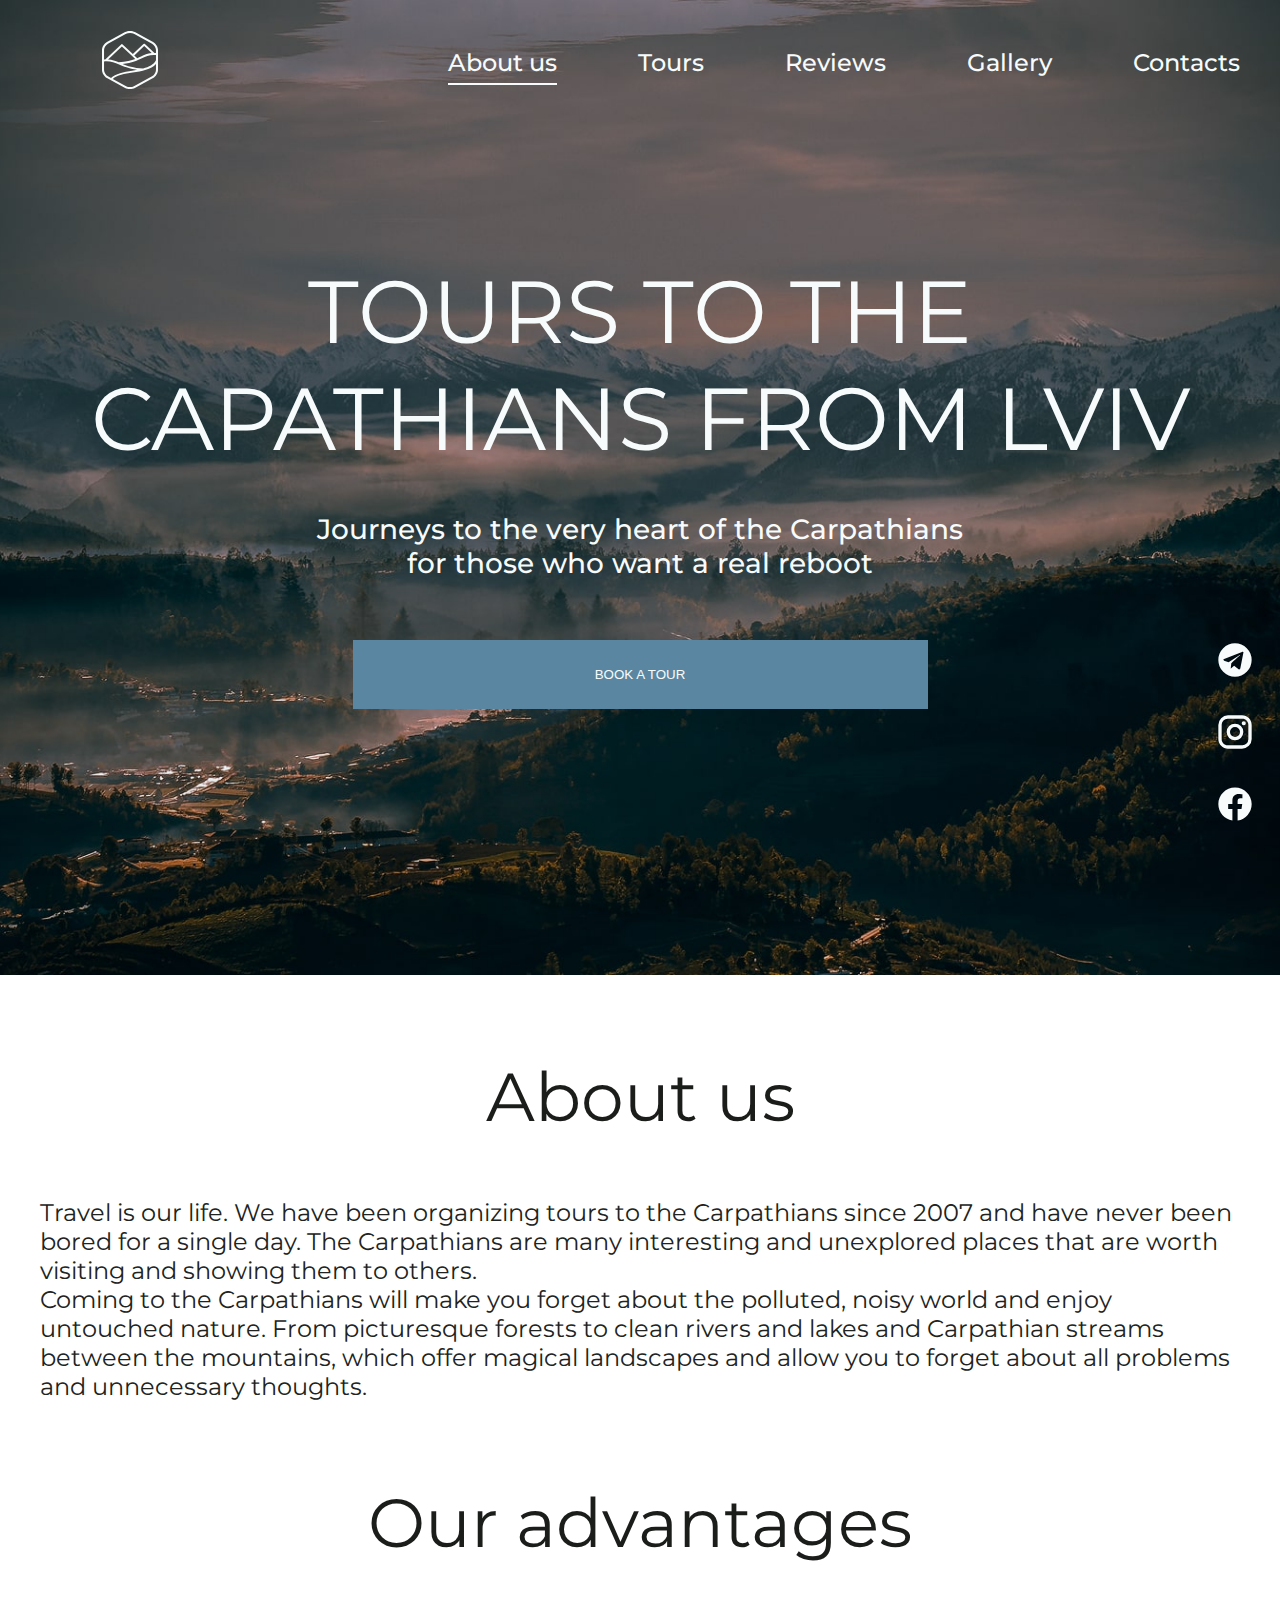
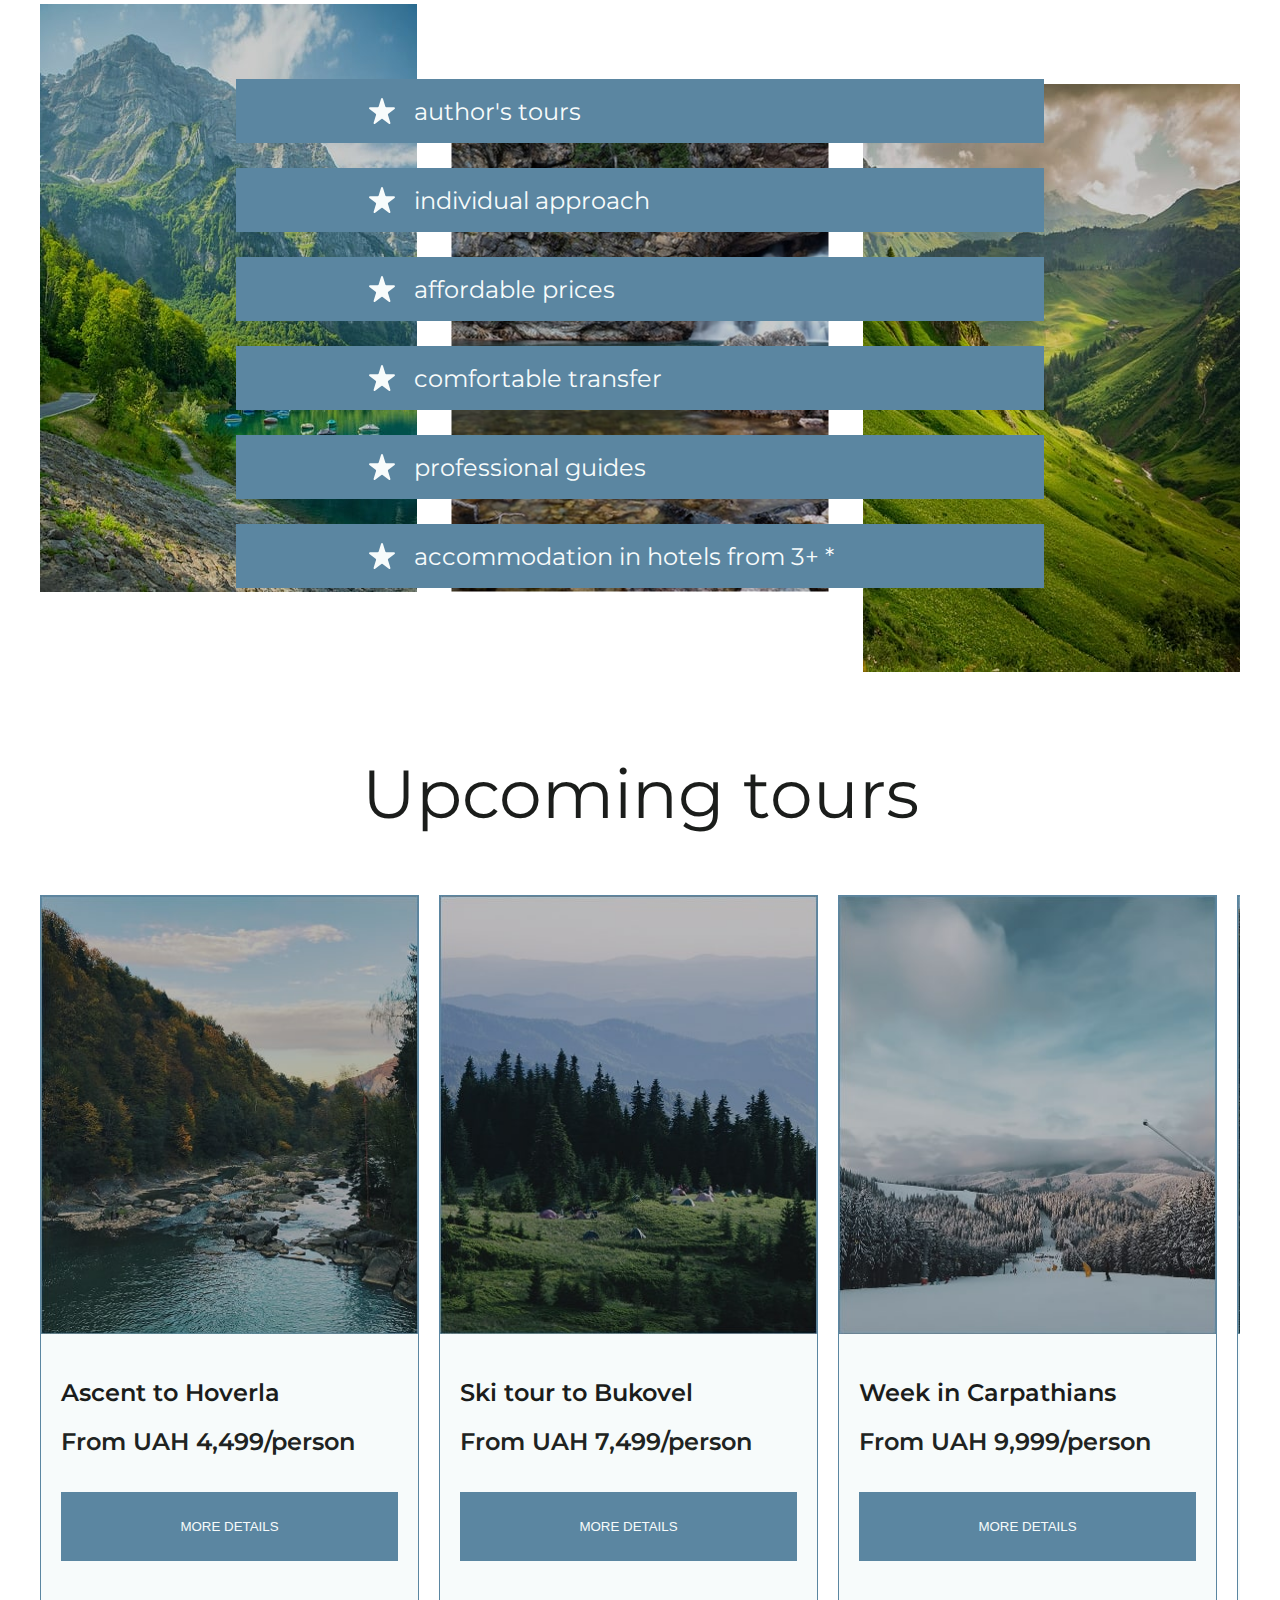
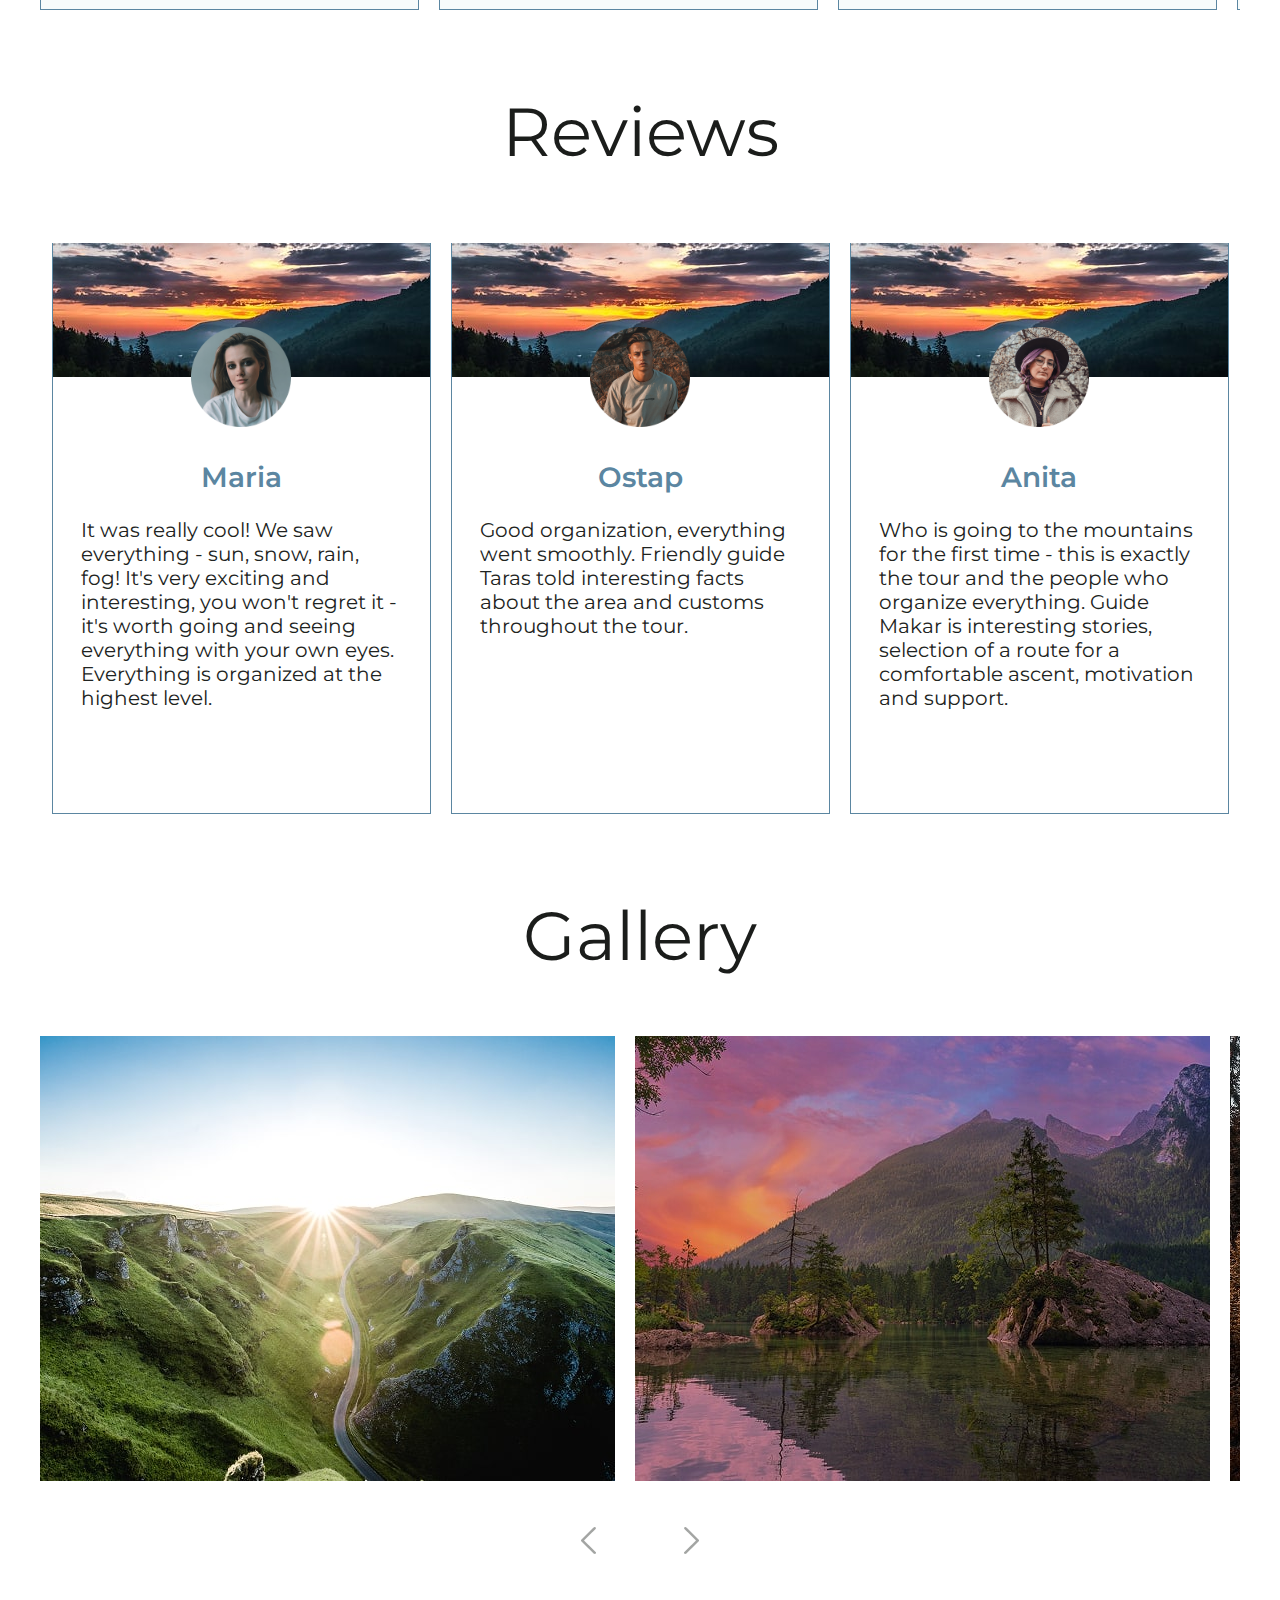
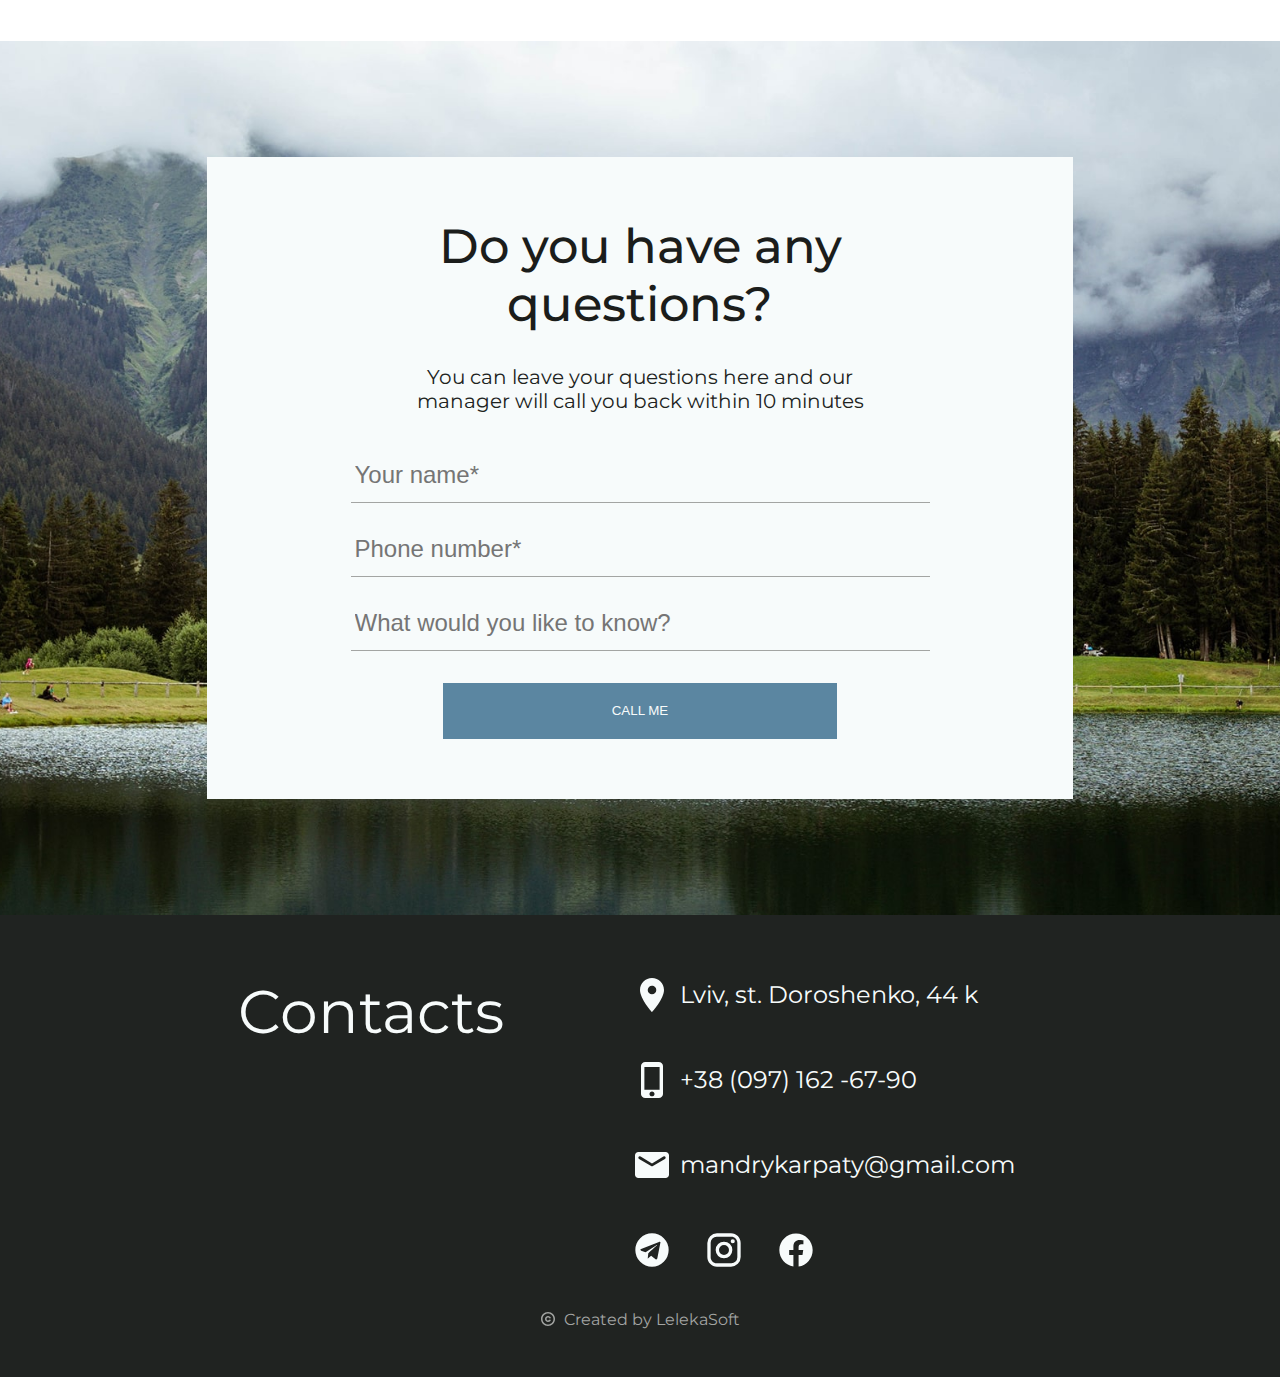
==== commit 90593732: "improve mobile menu" ====
--- a/project-3/index.html
+++ b/project-3/index.html
@@ -28,69 +28,6 @@
   </head>
 
   <body>
-    <!-- mob-menu -->
-
-    <div class="mob-overlay hidden">
-      <div class="mob-menu">
-        <ul class="mob-lst">
-          <li class="mob-item">
-            <a
-              href="#about"
-              class="mob-link current"
-              aria-label="link to the page About us"
-              >About us</a
-            >
-          </li>
-          <li class="mob-item">
-            <a href="#tours" class="mob-link" aria-label="link to the page Tours"
-              >Tours</a
-            >
-          </li>
-          <li class="mob-item">
-            <a href="#reviews" class="mob-link" aria-label="link to the page Reviews"
-              >Reviews</a
-            >
-          </li>
-          <li class="mob-item">
-            <a href="#gallery" class="mob-link" aria-label="link to the page Gallery"
-              >Gallery</a
-            >
-          </li>
-          <li class="mob-item">
-            <a href="#contacts" class="mob-link" aria-label="link to the page Contacts"
-              >Contacts</a
-            >
-          </li>
-        </ul>
-
-        <ul class="social-lst">
-          <li class="social-itm">
-            <a href="#" class="social-link" aria-label="link to telegram">
-              <svg class="social-icon" width="40" height="40">
-                <use href="./image/sprite_icons.svg#icon-telegram"></use>
-              </svg>
-            </a>
-          </li>
-          <li class="social-itm">
-            <a href="#" class="social-link" aria-label="link to instadram">
-              <svg class="social-icon" width="40" height="40">
-                <use href="./image/sprite_icons.svg#icon-instadram"></use>
-              </svg>
-            </a>
-          </li>
-          <li class="social-itm">
-            <a href="#" class="social-link" aria-label="link to facebook">
-              <svg class="social-icon" width="40" height="40">
-                <use href="./image/sprite_icons.svg#icon-facebook"></use>
-              </svg>
-            </a>
-          </li>
-        </ul>
-      </div>
-    </div>
-
-    <!-- END mob-menu -->
-
     <header class="header">
       <div class="container header-container">
         <nav class="header-nav">
@@ -133,11 +70,7 @@
               >
             </li>
           </ul>
-          <button
-            class="hero-burger is-open"
-            type="button"
-            aria-label="button to open menu"
-          >
+          <button class="hero-burger" type="button" aria-label="button to open menu">
             <svg class="icon-burger" width="40" height="40">
               <use href="./image/sprite_icons.svg#icon-burger"></use>
             </svg>
@@ -145,6 +78,85 @@
         </nav>
       </div>
     </header>
+
+    <!-- mob-menu -->
+
+    <div class="mob-overlay">
+      <div class="mob-menu">
+        <a
+          href="./index.html"
+          class="logo header-logo"
+          aria-label="website's logo; link to main page"
+        >
+          <svg class="icon-logo" width="60" height="60">
+            <use href="./image/sprite_icons.svg#icon-logo"></use>
+          </svg>
+        </a>
+
+        <ul class="mob-lst">
+          <li class="mob-item">
+            <a
+              href="#about"
+              class="mob-link current"
+              aria-label="link to the page About us"
+              >About us</a
+            >
+          </li>
+          <li class="mob-item">
+            <a href="#tours" class="mob-link" aria-label="link to the page Tours"
+              >Tours</a
+            >
+          </li>
+          <li class="mob-item">
+            <a href="#reviews" class="mob-link" aria-label="link to the page Reviews"
+              >Reviews</a
+            >
+          </li>
+          <li class="mob-item">
+            <a href="#gallery" class="mob-link" aria-label="link to the page Gallery"
+              >Gallery</a
+            >
+          </li>
+          <li class="mob-item">
+            <a href="#contacts" class="mob-link" aria-label="link to the page Contacts"
+              >Contacts</a
+            >
+          </li>
+        </ul>
+
+        <ul class="social-lst">
+          <li class="social-itm">
+            <a href="#" class="social-link" aria-label="link to telegram">
+              <svg class="social-icon" width="40" height="40">
+                <use href="./image/sprite_icons.svg#icon-telegram"></use>
+              </svg>
+            </a>
+          </li>
+          <li class="social-itm">
+            <a href="#" class="social-link" aria-label="link to instadram">
+              <svg class="social-icon" width="40" height="40">
+                <use href="./image/sprite_icons.svg#icon-instadram"></use>
+              </svg>
+            </a>
+          </li>
+          <li class="social-itm">
+            <a href="#" class="social-link" aria-label="link to facebook">
+              <svg class="social-icon" width="40" height="40">
+                <use href="./image/sprite_icons.svg#icon-facebook"></use>
+              </svg>
+            </a>
+          </li>
+        </ul>
+      </div>
+
+      <button class="hero-burger-close" type="button" aria-label="button to close menu">
+        <svg class="burger-icon-close" width="40" height="40">
+          <use href="./image/sprite_icons.svg#icon-close"></use>
+        </svg>
+      </button>
+    </div>
+
+    <!-- END mob-menu -->
 
     <main class="main">
       <section class="hero">
@@ -1142,7 +1154,7 @@
 
     <!-- book tour window -->
 
-    <div class="book-overlay is-open">
+    <div class="book-overlay">
       <div class="book-tour-window">
         <button type="button" class="close-book-tr-window">
           <svg class="icon-close" width="30" height="30">
--- a/project-3/css/styles.css
+++ b/project-3/css/styles.css
@@ -118,6 +118,13 @@
 
 .header-lst {
   display: none;
+}
+
+.hero-burger {
+  display: flex;
+  align-items: center;
+  justify-content: center;
+  z-index: 99;
 }
 
 @media screen and (min-width: 768px) {
@@ -167,15 +174,46 @@
     transition: opacity 0.25s ease-in-out;
   }
 }
+.mob-overlay {
+  position: absolute;
+  visibility: hidden;
+}
+
+.mob-overlay.is-open {
+  top: 0;
+  left: 0;
+  width: 100%;
+  height: 774px;
+  background-image: url(../image/hero/hero_bg-mb-min.jpg);
+  background-repeat: no-repeat;
+  background-position: center;
+  background-size: cover;
+  visibility: visible;
+}
+.mob-overlay.is-open .hero-burger-close {
+  position: absolute;
+  top: 20px;
+  right: 32px;
+}
+.mob-overlay.is-open .hero-burger-close .burger-icon-close {
+  fill: var(--white);
+}
+
 .mob-menu {
   position: absolute;
   top: 0;
   left: 0;
   width: 233px;
+  height: 774px;
   padding-top: 132px;
   padding-left: 32px;
   padding-bottom: 113px;
   background: rgba(32, 35, 33, 0.7);
+}
+.mob-menu .logo {
+  position: absolute;
+  top: 20px;
+  left: 32px;
 }
 
 .mob-lst {
@@ -218,8 +256,12 @@
 
 /* #region TABLET*/
 @media screen and (min-width: 768px) {
+  .mob-overlay.is-open {
+    height: 803px;
+  }
   .mob-menu {
     width: 374px;
+    height: 803px;
     padding-top: 178px;
     padding-left: 82px;
     padding-bottom: 179px;
@@ -242,7 +284,7 @@
 /* #endregion TABLET*/
 /* #region DESK*/
 @media screen and (min-width: 1200px) {
-  .mob-menu {
+  .mob-overlay {
     display: none;
   }
 }
@@ -1418,6 +1460,7 @@
   width: 100%;
   height: 100%;
   background-color: rgba(32, 35, 33, 0.5);
+  opacity: 0;
   pointer-events: none;
   transition: opacity 250ms ease-in-out;
 }
@@ -1445,8 +1488,6 @@
   display: flex;
   align-items: center;
   justify-content: center;
-  border-radius: 50%;
-  transition: background-color 250ms ease-in-out;
 }
 .book-tour-window .close-book-tr-window .icon-close {
   fill: var(--dark);
@@ -1540,9 +1581,6 @@
     font-size: 20px;
     margin-bottom: 24px;
   }
-  .bk-tour-imput::placeholder {
-    color: var(--dark);
-  }
   .checkbox-book-input + label span {
     margin-right: 12px;
   }
@@ -1554,4 +1592,47 @@
     height: 56px;
   }
 }
-/* #endregion TABLET*/+/* #endregion TABLET*/
+/* #region DESK*/
+@media screen and (min-width: 1200px) {
+  .book-tour-window {
+    width: 774px;
+    padding: 116px 100px 60px 100px;
+  }
+  .book-tour-window .close-book-tr-window {
+    top: 40px;
+    right: 40px;
+    width: 40px;
+    height: 40px;
+    display: flex;
+    align-items: center;
+    justify-content: center;
+  }
+  .book-tour-ttl {
+    font-size: 60px;
+    margin-bottom: 28px;
+  }
+  .book-tour-descr {
+    max-width: 523px;
+    font-size: 24px;
+    margin-bottom: 32px;
+  }
+  .bk-tour-imput {
+    width: 575px;
+    height: 37px;
+    padding-left: 7px;
+    font-size: 24px;
+    margin-bottom: 28px;
+  }
+  .checkbox-book-input + label {
+    font-size: 24px;
+  }
+  #check-tour-3 + label {
+    margin-bottom: 44px;
+  }
+  #check-tour-3 + label + .rect-btn {
+    width: 575px;
+    height: 69px;
+  }
+}
+/* #endregion DESK*/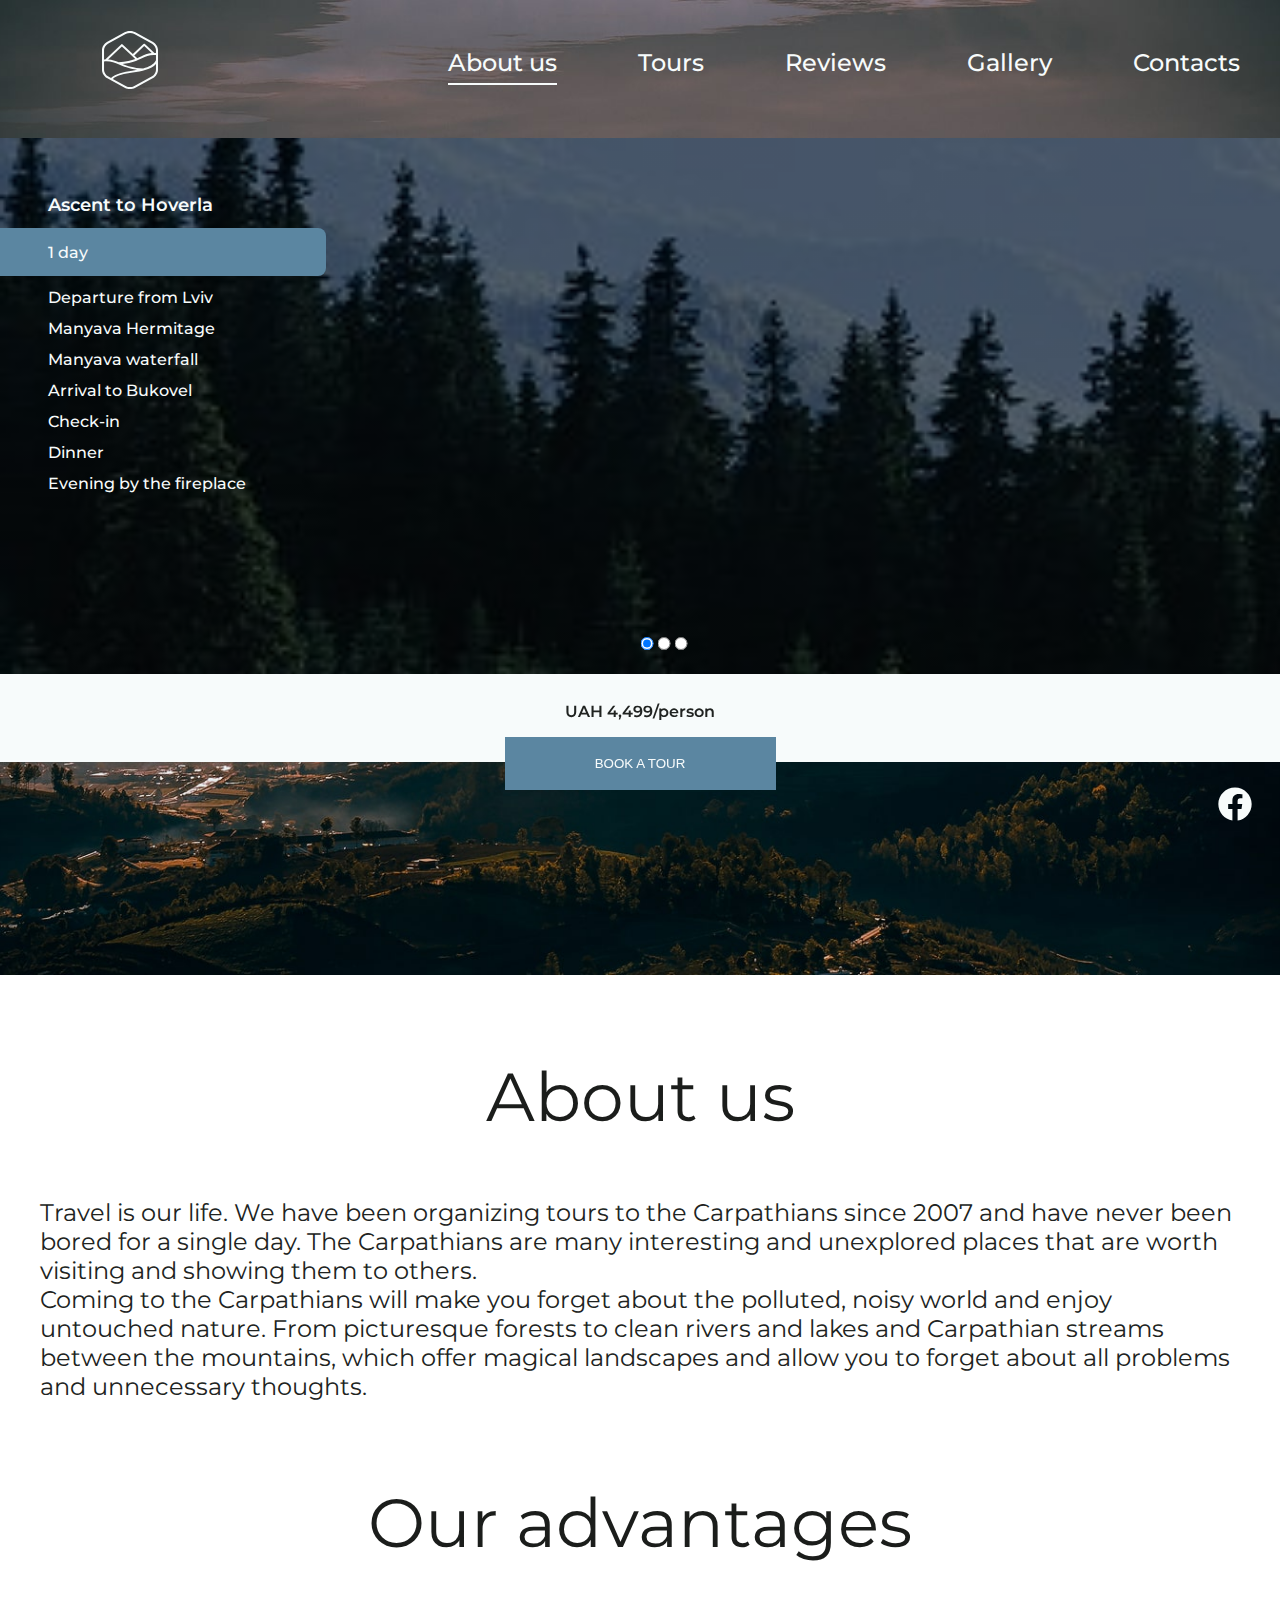
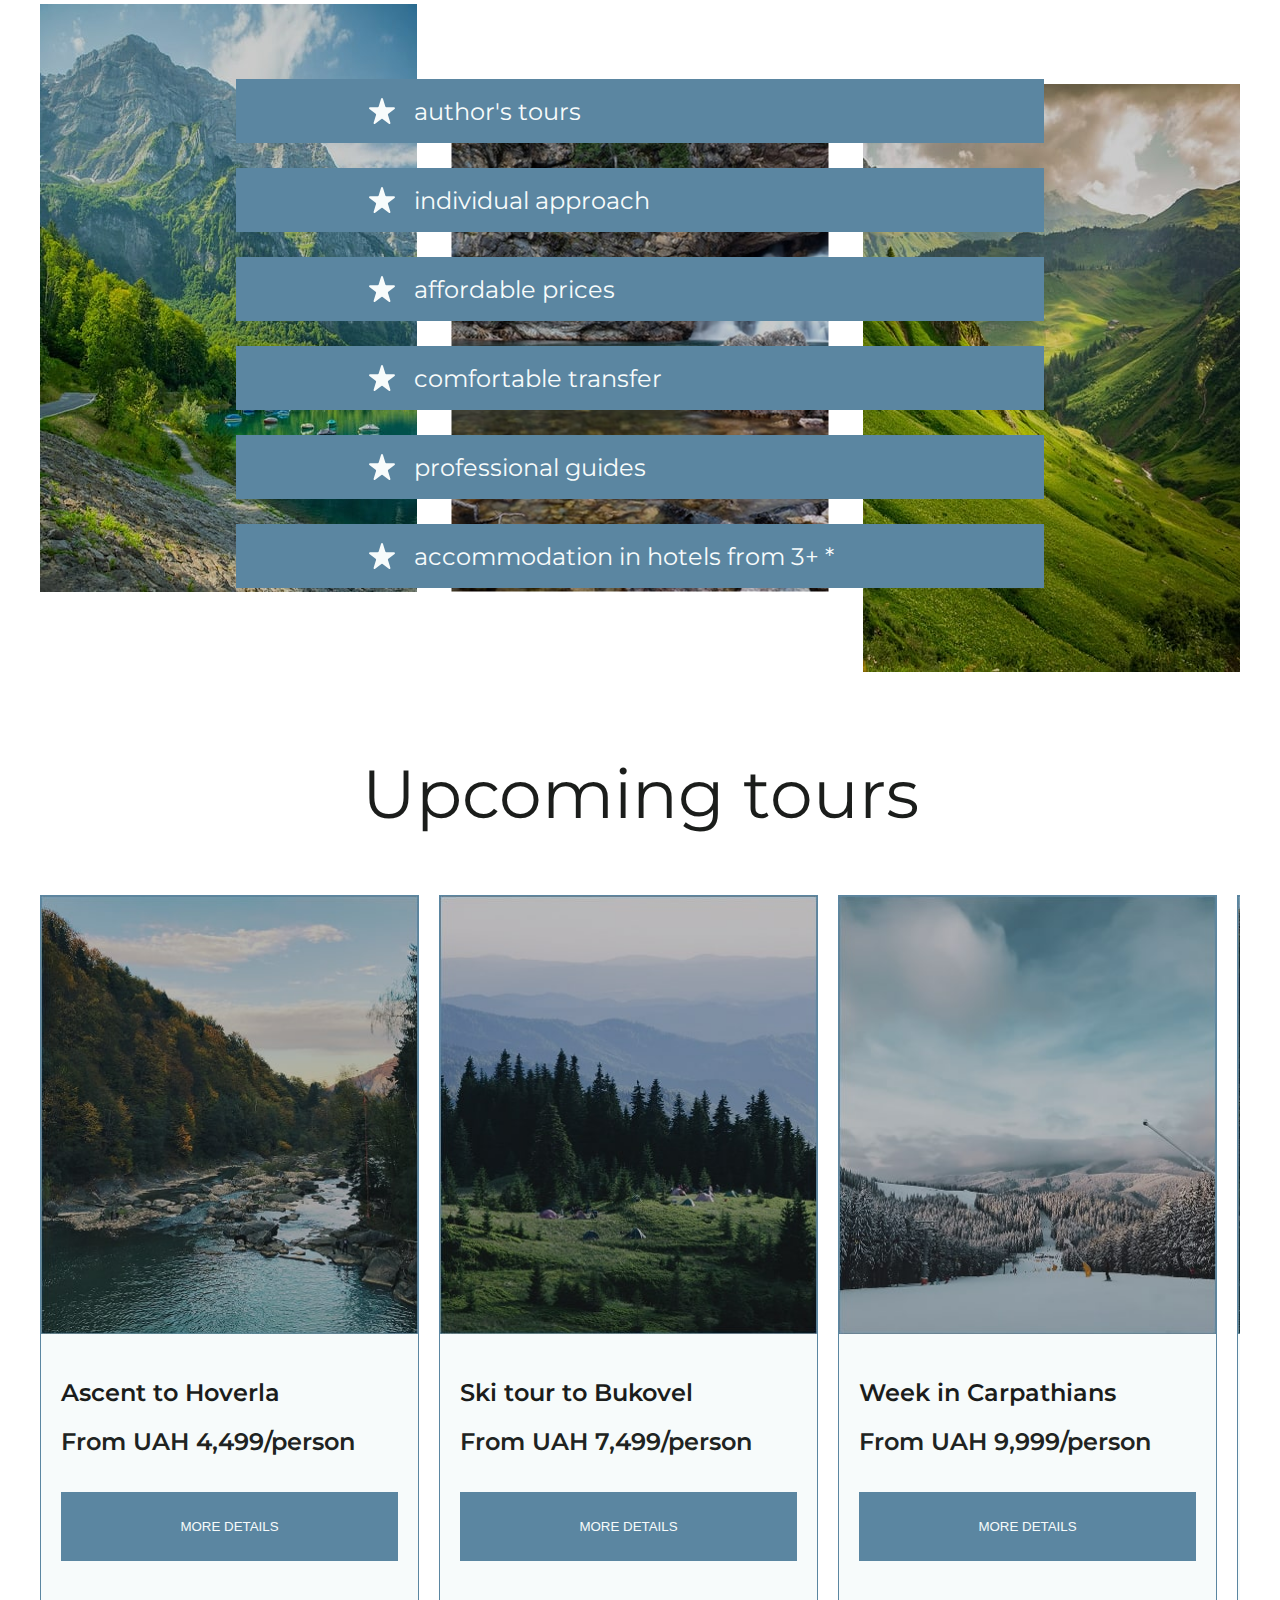
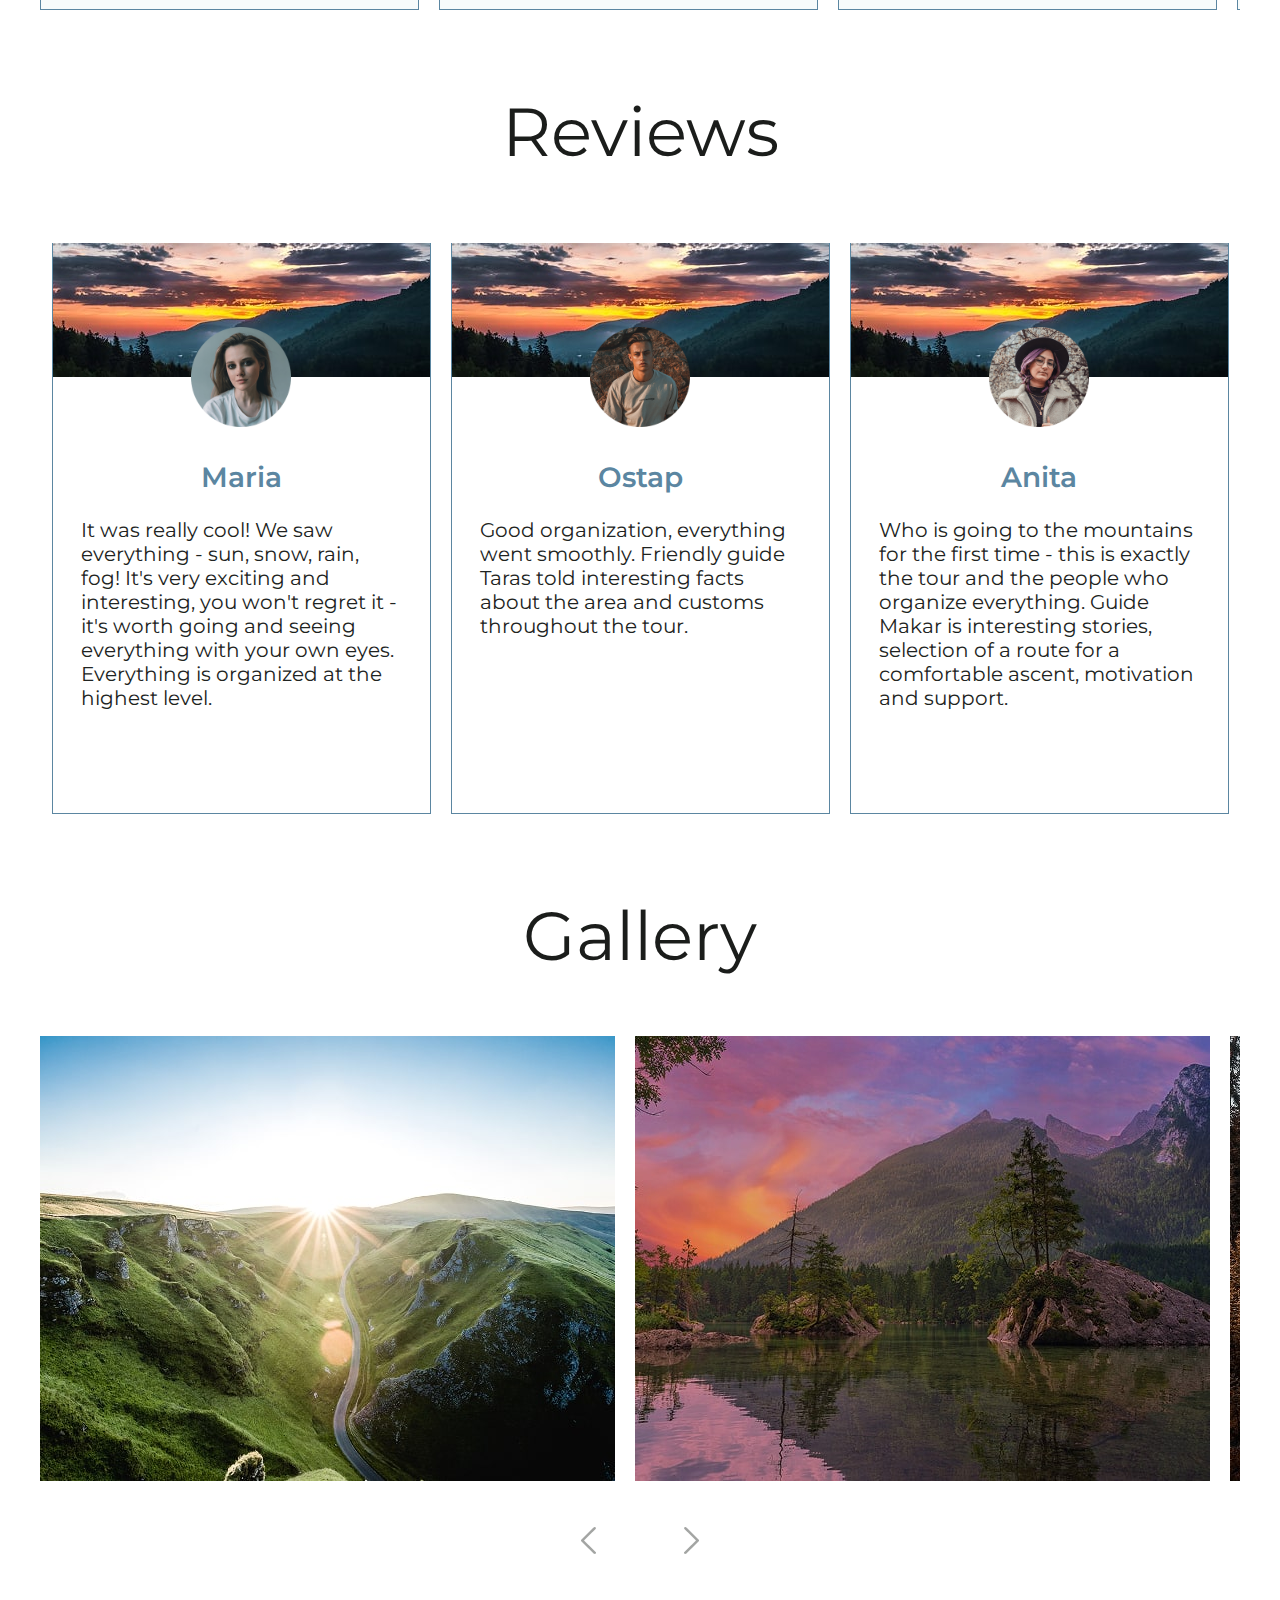
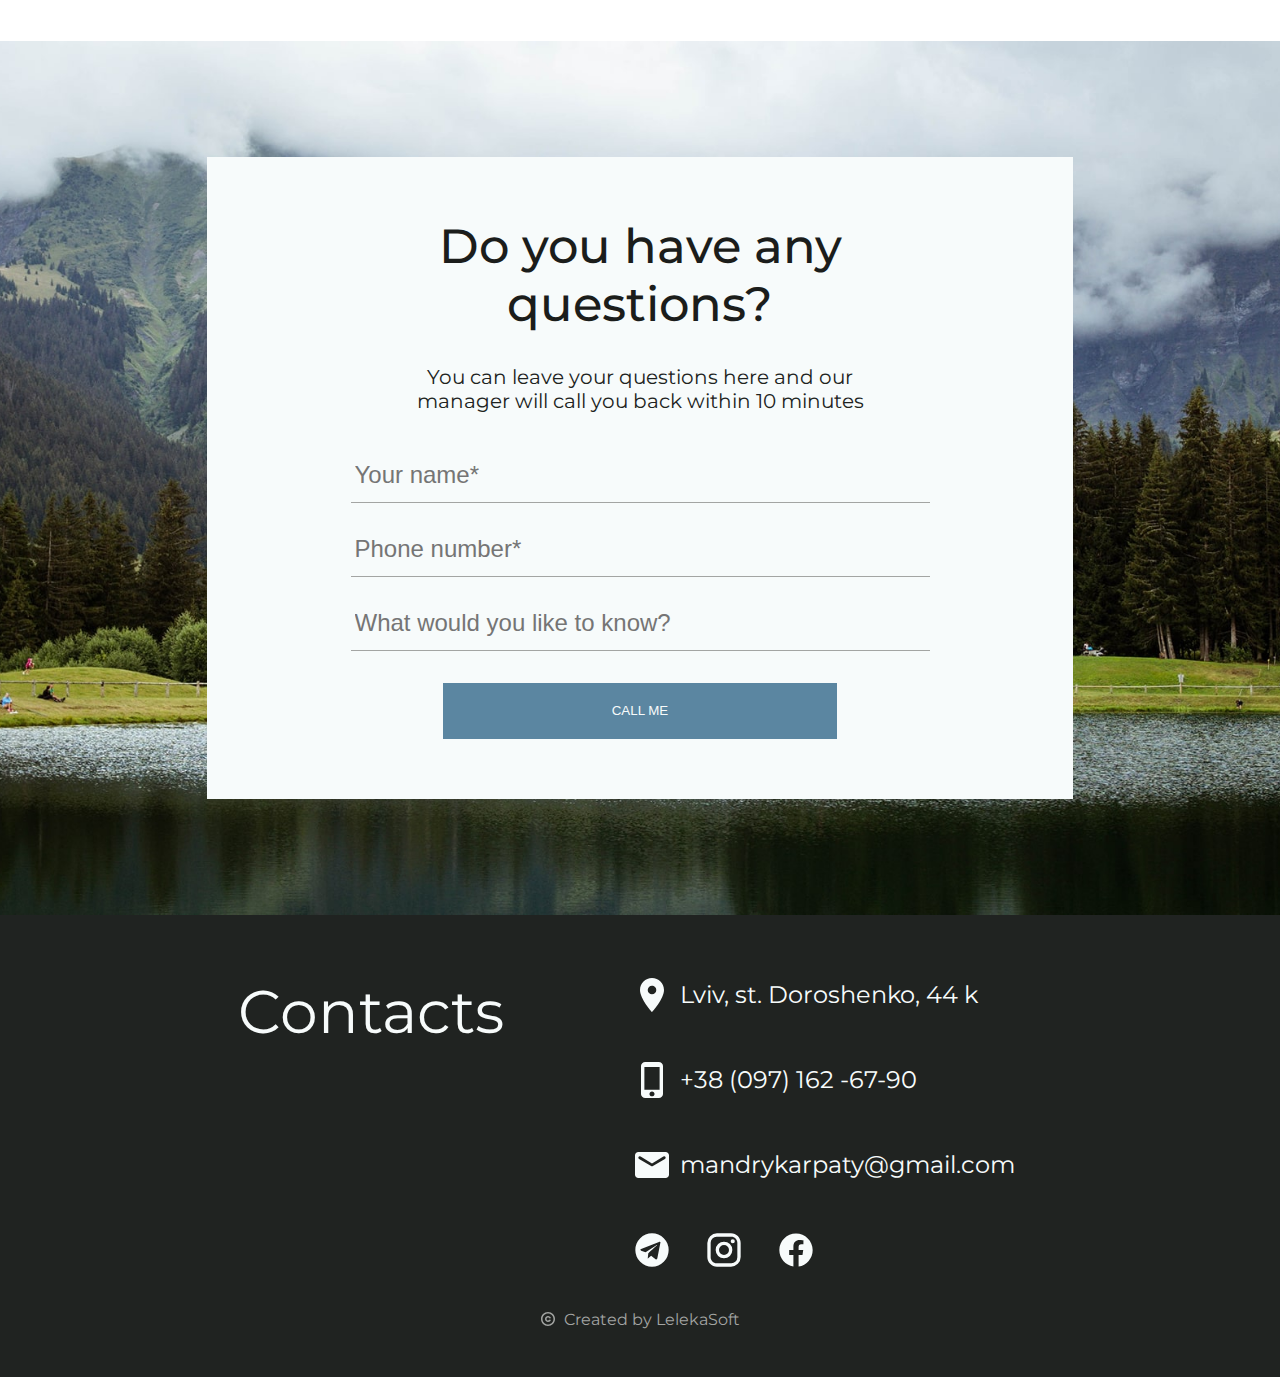
==== commit 8658ceee: "add details tour window and pictures for project-3" ====
--- a/project-3/index.html
+++ b/project-3/index.html
@@ -1238,5 +1238,42 @@
         </form>
       </div>
     </div>
+
+    <!-- details tour window-->
+    <div class="tr-dt-overlay is-open">
+      <div class="tr-dt-window">
+        <button class="close-dt-window">
+          <svg class="close-dt-icon" width="40" height="40">
+            <use href="./image/sprite_icons.svg#icon-close"></use>
+          </svg>
+        </button>
+
+        <div class="dt-switch">
+          <input type="radio" class="dt-imput" name="tr-select" id="dt-imp-1" checked />
+          <input type="radio" class="dt-imput" name="tr-select" id="dt-imp-2" />
+          <input type="radio" class="dt-imput" name="tr-select" id="dt-imp-3" />
+        </div>
+
+        <div class="dt-content">
+          <h3 class="dt-ttl">Ascent to Hoverla</h3>
+
+          <ul class="dt-lst">
+            <li class="dt-itm">1 day</li>
+            <li class="dt-itm">Departure from Lviv</li>
+            <li class="dt-itm">Manyava Hermitage</li>
+            <li class="dt-itm">Manyava waterfall</li>
+            <li class="dt-itm">Arrival to Bukovel</li>
+            <li class="dt-itm">Check-in</li>
+            <li class="dt-itm">Dinner</li>
+            <li class="dt-itm">Evening by the fireplace</li>
+          </ul>
+        </div>
+      </div>
+
+      <p class="tr-dt-price">UAH 4,499/person</p>
+      <button type="button" class="rect-btn" aria-label="button to book a tour">
+        Book a tour
+      </button>
+    </div>
   </body>
 </html>
--- a/project-3/css/styles.css
+++ b/project-3/css/styles.css
@@ -1635,4 +1635,97 @@
     height: 69px;
   }
 }
-/* #endregion DESK*/+/* #endregion DESK*/
+.tr-dt-overlay {
+  position: fixed;
+  top: 50%;
+  transform: translateY(-50%);
+  left: 0;
+  width: 100%;
+  height: 624px;
+  background-color: var(--white);
+  opacity: 0;
+  pointer-events: none;
+}
+
+.tr-dt-overlay.is-open {
+  opacity: 1;
+  pointer-events: auto;
+}
+
+.tr-dt-window {
+  position: relative;
+  padding-top: 56px;
+  padding-left: 48px;
+  width: 100%;
+  height: 480px;
+  background-color: rgba(0, 0, 0, 0.5);
+  background-image: linear-gradient(rgba(0, 0, 0, 0.5), rgba(0, 0, 0, 0.5)), url(../image/tours/tr-dt-img/tr-dt-img-1-min.jpg);
+  background-repeat: no-repeat;
+  background-position: center;
+  background-size: cover;
+  margin-bottom: 28px;
+}
+
+@media screen and (max-width: 767px) and (min-resolution: 2x) {
+  .tr-dt-window {
+    background-image: linear-gradient(rgba(0, 0, 0, 0.5), rgba(0, 0, 0, 0.5)), url(../image/tours/tr-dt-img/tr-dt-img-1@2x-min.jpg);
+  }
+}
+.close-dt-window {
+  position: absolute;
+  top: 12px;
+  right: 12px;
+}
+.close-dt-window .close-dt-icon {
+  width: 30px;
+  height: 30px;
+  fill: var(--white);
+}
+
+.dt-switch {
+  position: absolute;
+  bottom: 20px;
+  left: 50%;
+  transform: translateX(-50%);
+}
+
+.dt-ttl {
+  font-weight: 600;
+  font-size: 18px;
+  color: var(--white);
+  margin-bottom: 12px;
+}
+
+.dt-lst {
+  display: flex;
+  flex-direction: column;
+  gap: 12px;
+}
+.dt-lst li {
+  font-weight: 500;
+  font-size: 16px;
+  color: var(--white);
+}
+
+.dt-itm:first-child {
+  width: 278px;
+  height: 48px;
+  background: var(--matte);
+  border-radius: 0 8px 8px 0;
+  display: flex;
+  align-items: center;
+  margin-left: -48px;
+  padding-left: 48px;
+}
+
+.tr-dt-price {
+  font-weight: 600;
+  font-size: 16px;
+  text-align: center;
+  color: var(--dark);
+  margin-bottom: 16px;
+}
+.tr-dt-price + .rect-btn {
+  margin: 0 auto;
+}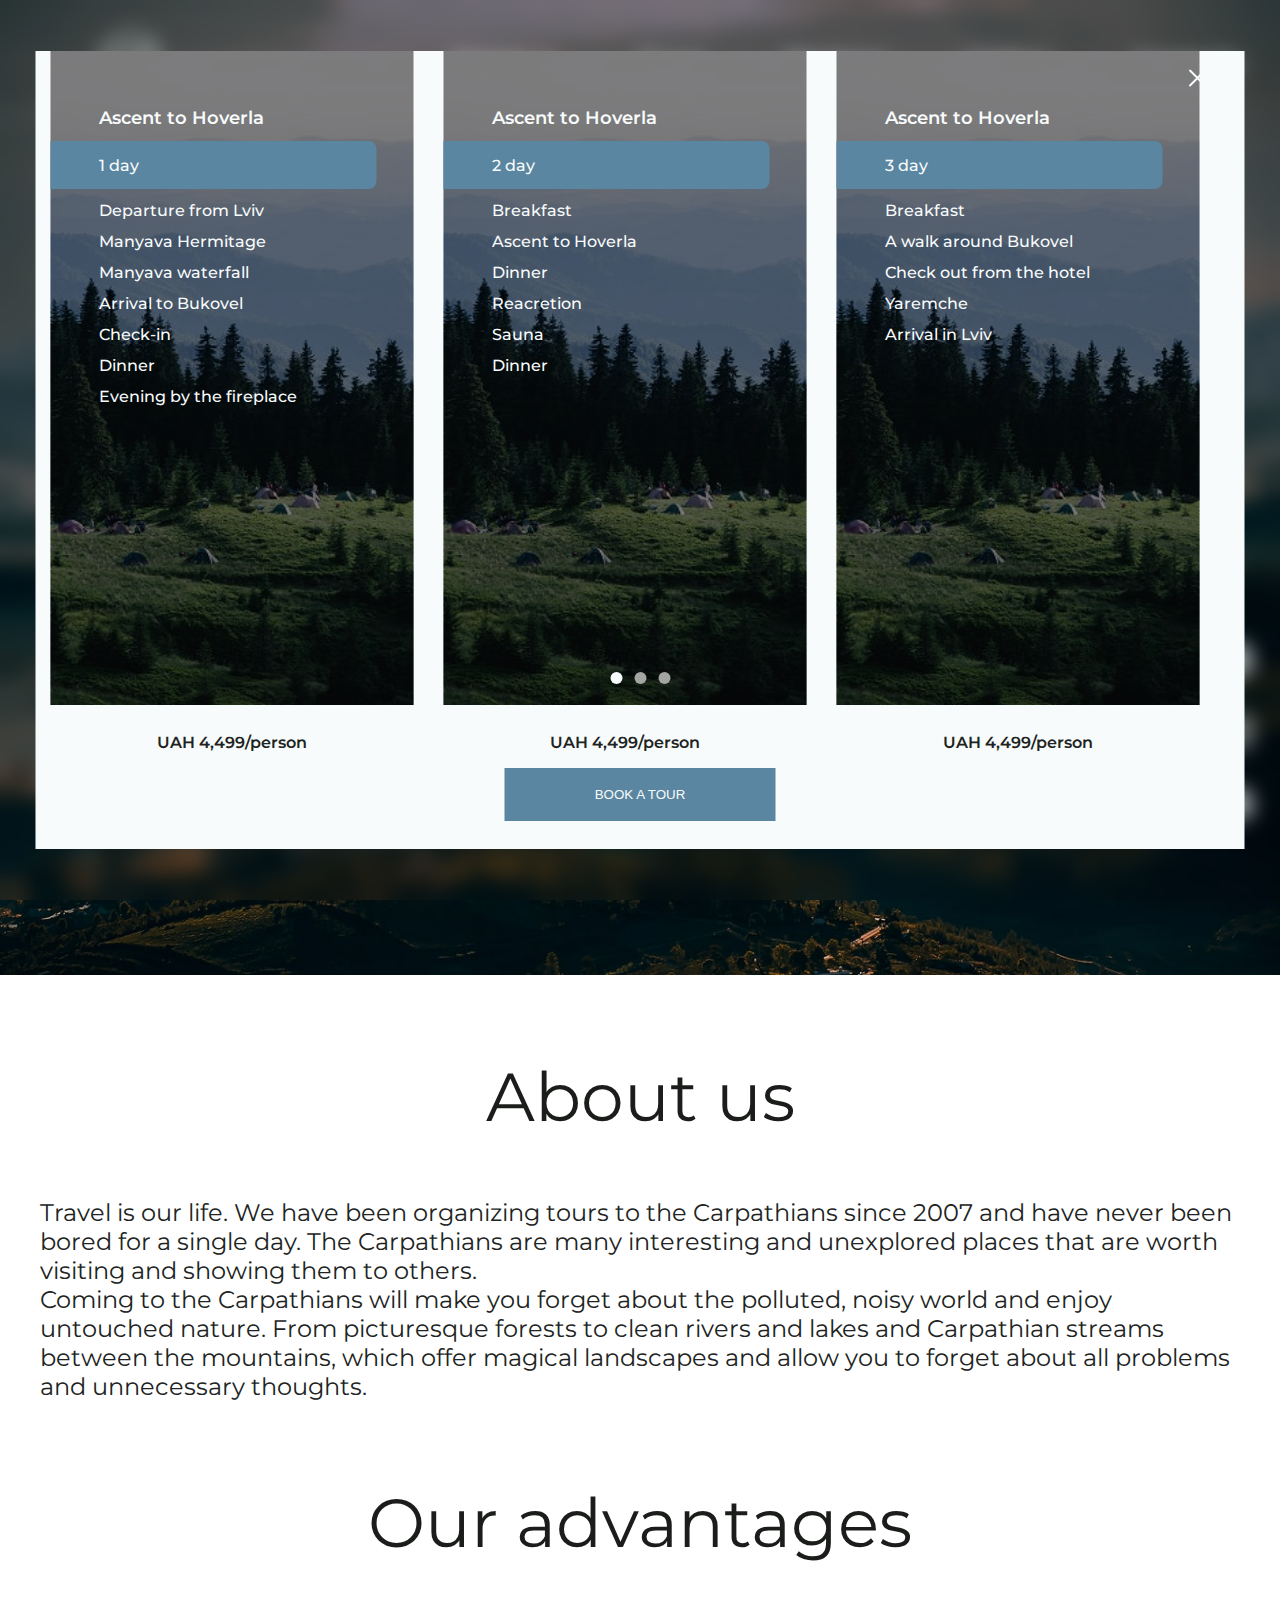
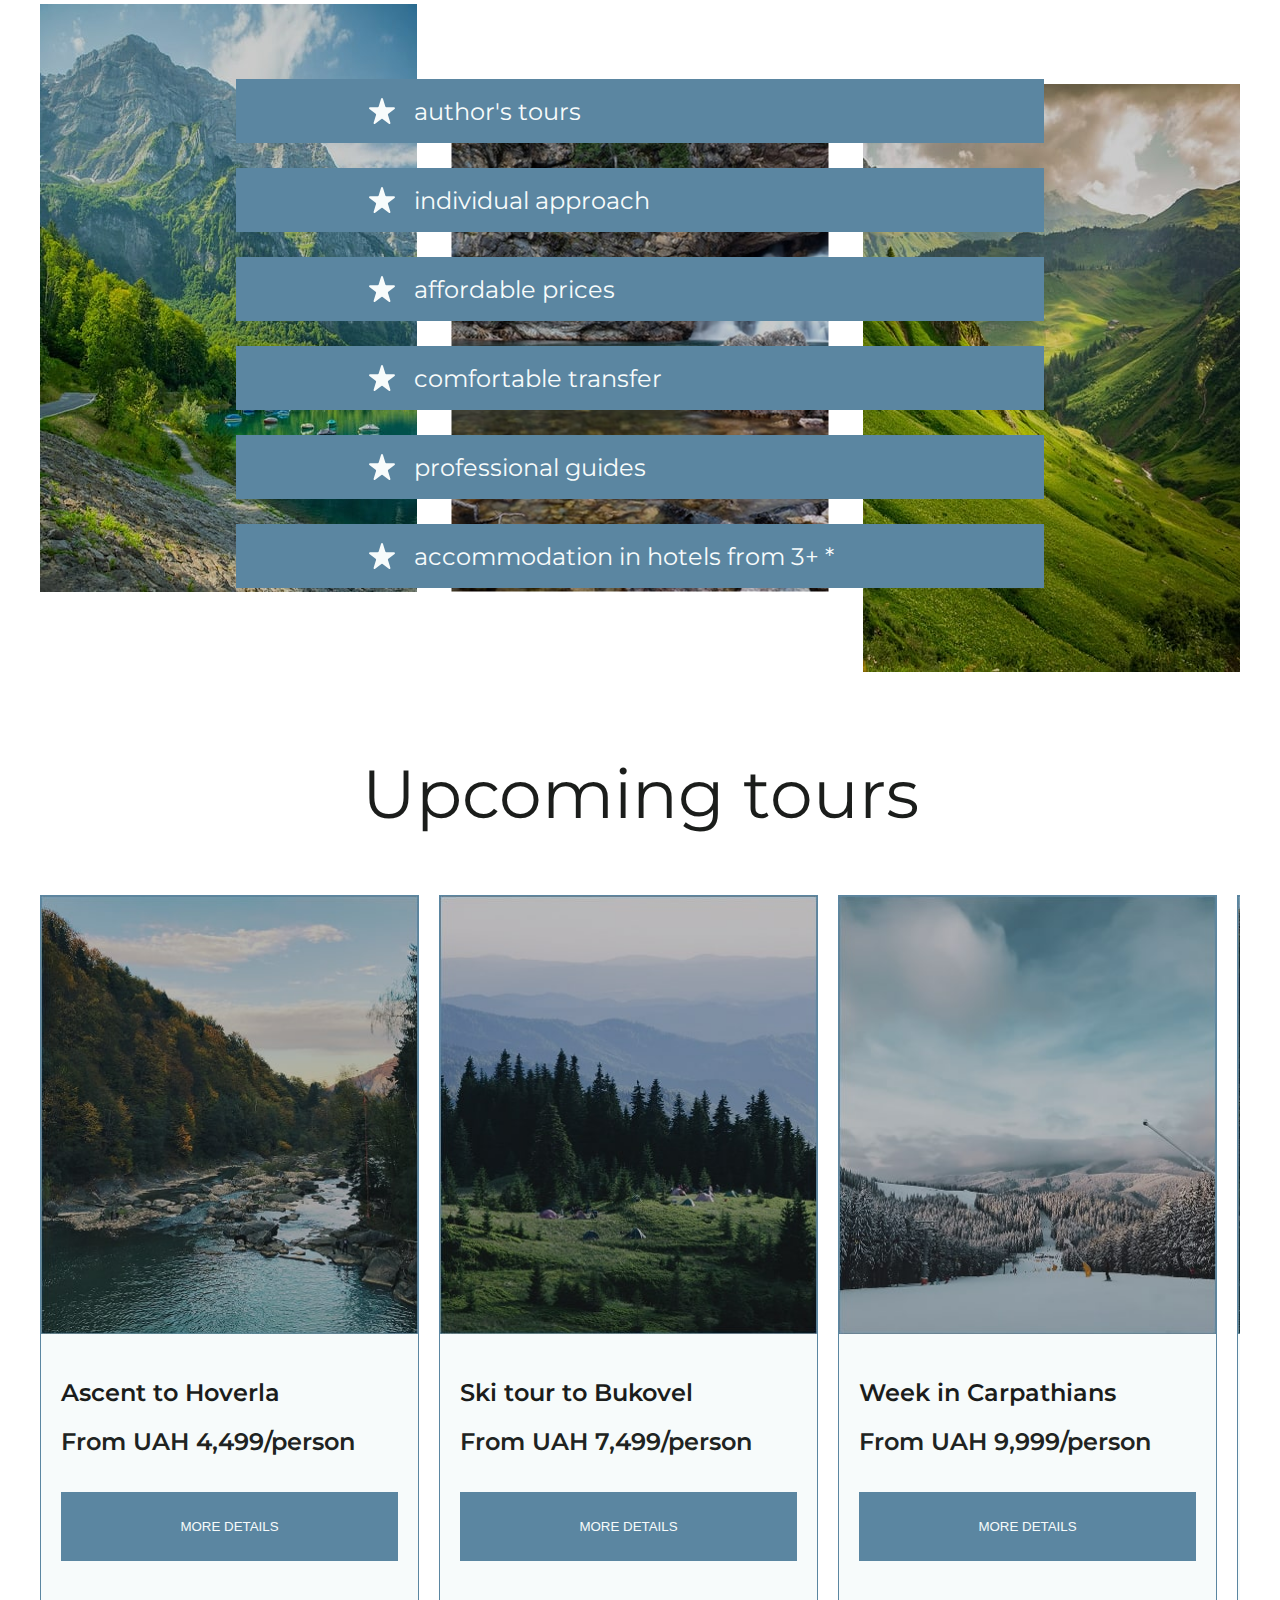
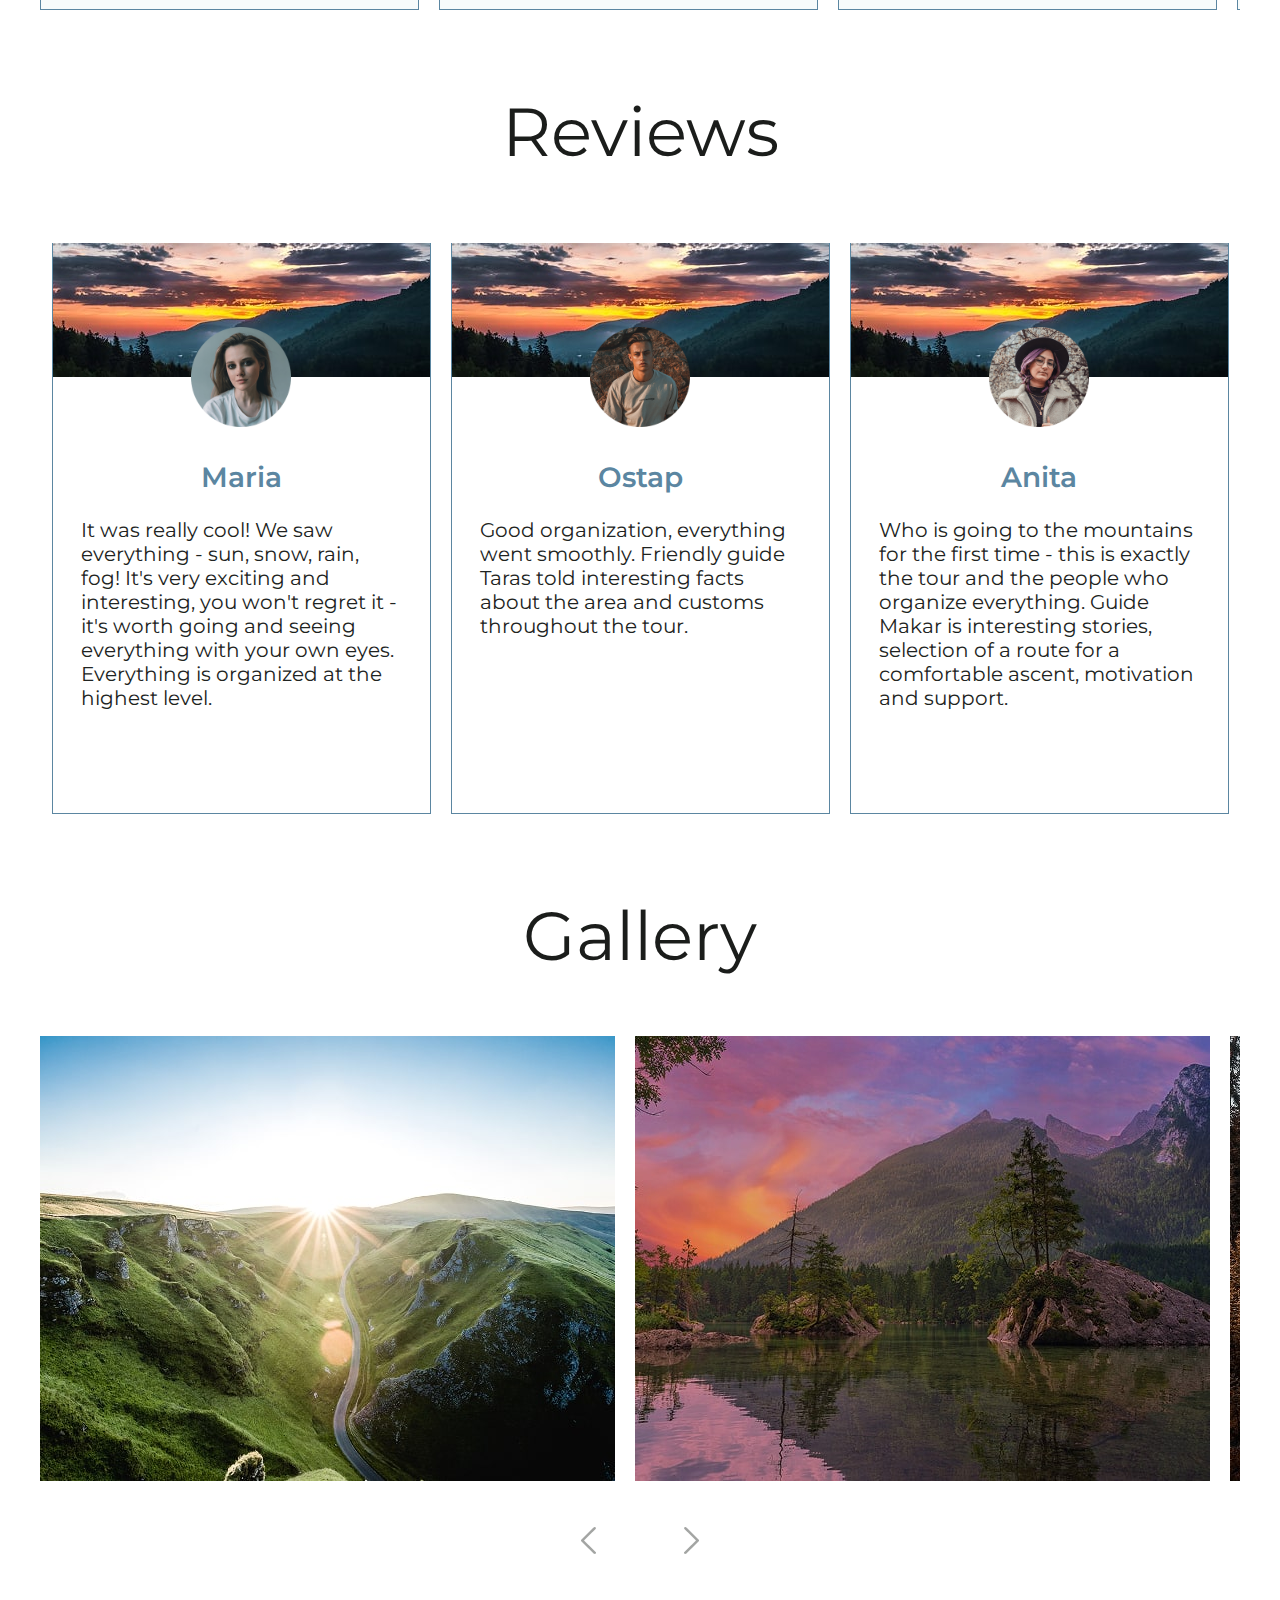
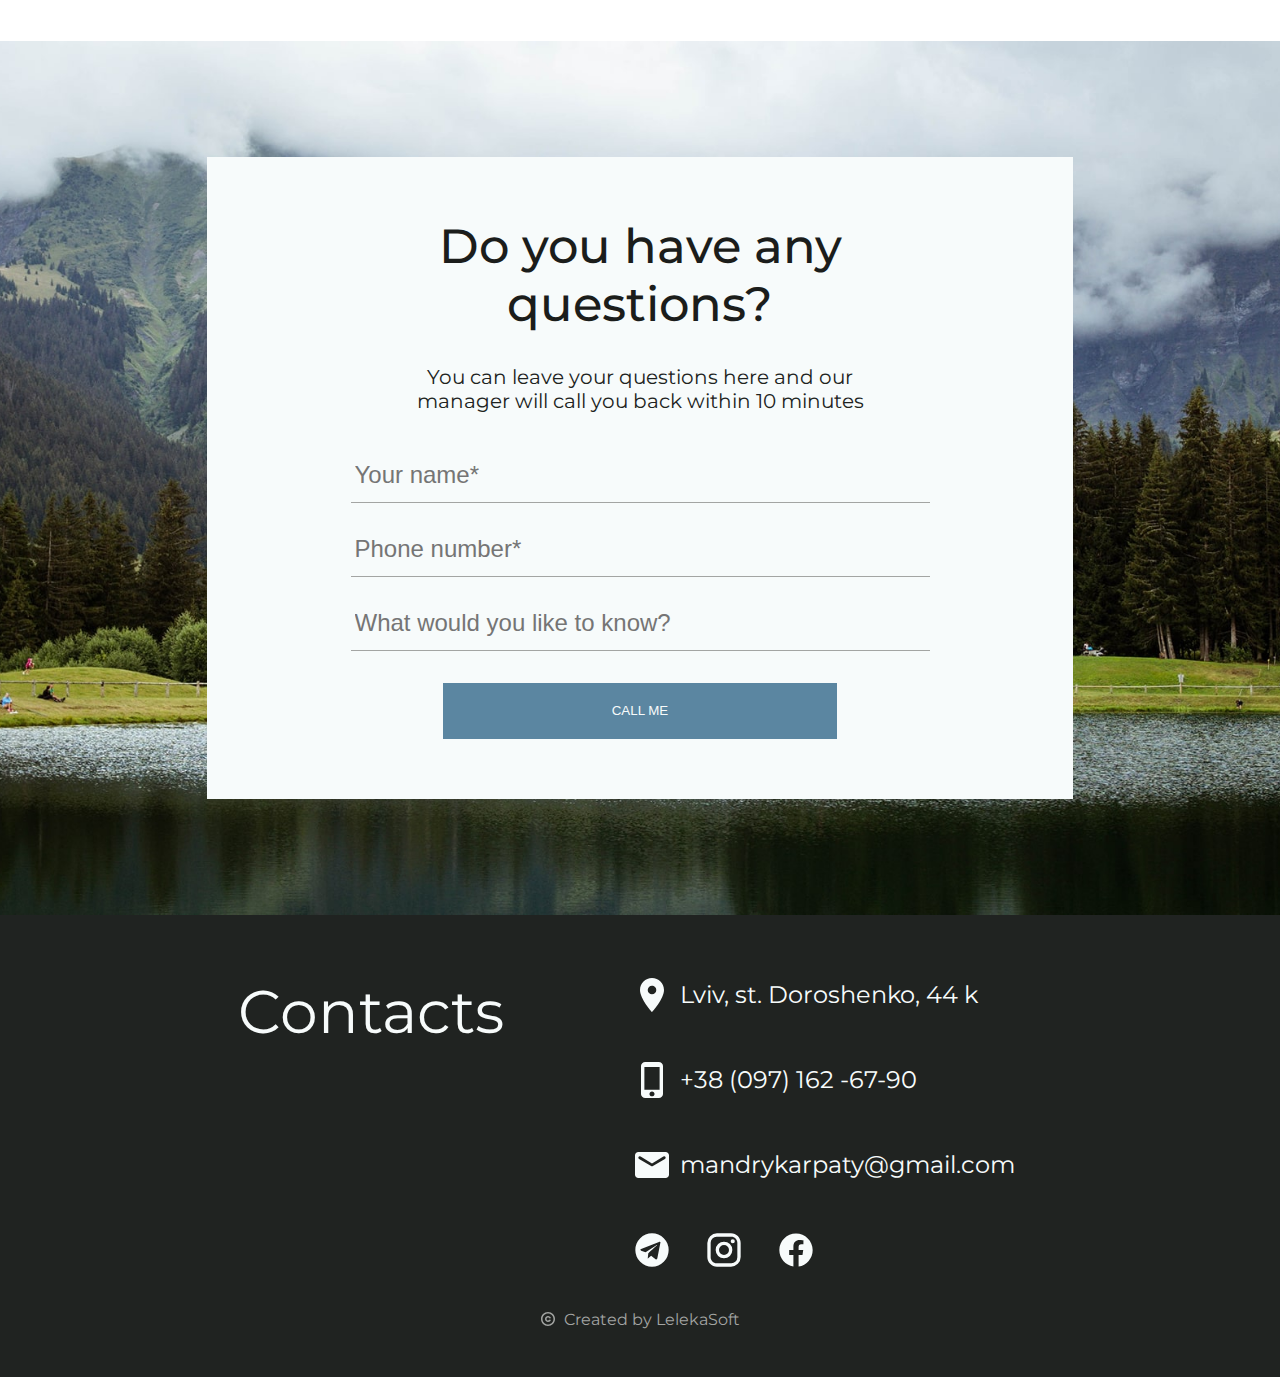
==== commit 9e313e05: "project-3 add slider" ====
--- a/project-3/index.html
+++ b/project-3/index.html
@@ -1241,8 +1241,8 @@
 
     <!-- details tour window-->
     <div class="tr-dt-overlay is-open">
-      <div class="tr-dt-window">
-        <button class="close-dt-window">
+      <div class="container tr-dt-window">
+        <button class="close-dt-window-btn">
           <svg class="close-dt-icon" width="40" height="40">
             <use href="./image/sprite_icons.svg#icon-close"></use>
           </svg>
@@ -1252,28 +1252,66 @@
           <input type="radio" class="dt-imput" name="tr-select" id="dt-imp-1" checked />
           <input type="radio" class="dt-imput" name="tr-select" id="dt-imp-2" />
           <input type="radio" class="dt-imput" name="tr-select" id="dt-imp-3" />
+          <!--  -->
+
+          <div class="dt-content-slider">
+            <div class="dt-content">
+              <ul class="dt-lst">
+                <li class="dt-itm"><h3 class="dt-ttl">Ascent to Hoverla</h3></li>
+                <li class="dt-itm">1 day</li>
+                <li class="dt-itm">Departure from Lviv</li>
+                <li class="dt-itm">Manyava Hermitage</li>
+                <li class="dt-itm">Manyava waterfall</li>
+                <li class="dt-itm">Arrival to Bukovel</li>
+                <li class="dt-itm">Check-in</li>
+                <li class="dt-itm">Dinner</li>
+                <li class="dt-itm">Evening by the fireplace</li>
+              </ul>
+
+              <p class="tr-dt-price">UAH 4,499/person</p>
+            </div>
+
+            <div class="dt-content">
+              <ul class="dt-lst">
+                <li class="dt-itm"><h3 class="dt-ttl">Ascent to Hoverla</h3></li>
+                <li class="dt-itm">2 day</li>
+                <li class="dt-itm">Breakfast</li>
+                <li class="dt-itm">Ascent to Hoverla</li>
+                <li class="dt-itm">Dinner</li>
+                <li class="dt-itm">Reacretion</li>
+                <li class="dt-itm">Sauna</li>
+                <li class="dt-itm">Dinner</li>
+              </ul>
+
+              <p class="tr-dt-price">UAH 4,499/person</p>
+            </div>
+
+            <div class="dt-content">
+              <ul class="dt-lst">
+                <li class="dt-itm"><h3 class="dt-ttl">Ascent to Hoverla</h3></li>
+                <li class="dt-itm">3 day</li>
+                <li class="dt-itm">Breakfast</li>
+                <li class="dt-itm">A walk around Bukovel</li>
+                <li class="dt-itm">Check out from the hotel</li>
+                <li class="dt-itm">Yaremche</li>
+                <li class="dt-itm">Arrival in Lviv</li>
+              </ul>
+
+              <p class="tr-dt-price">UAH 4,499/person</p>
+            </div>
+          </div>
+
+          <div class="dt-switch-wrapper">
+            <label class="label-imp-1" for="dt-imp-1"></label>
+            <label class="label-imp-2" for="dt-imp-2"></label>
+            <label class="label-imp-3" for="dt-imp-3"></label>
+          </div>
         </div>
 
-        <div class="dt-content">
-          <h3 class="dt-ttl">Ascent to Hoverla</h3>
-
-          <ul class="dt-lst">
-            <li class="dt-itm">1 day</li>
-            <li class="dt-itm">Departure from Lviv</li>
-            <li class="dt-itm">Manyava Hermitage</li>
-            <li class="dt-itm">Manyava waterfall</li>
-            <li class="dt-itm">Arrival to Bukovel</li>
-            <li class="dt-itm">Check-in</li>
-            <li class="dt-itm">Dinner</li>
-            <li class="dt-itm">Evening by the fireplace</li>
-          </ul>
-        </div>
+        <button type="button" class="rect-btn" aria-label="button to book a tour">
+          Book a tour
+        </button>
       </div>
-
-      <p class="tr-dt-price">UAH 4,499/person</p>
-      <button type="button" class="rect-btn" aria-label="button to book a tour">
-        Book a tour
-      </button>
     </div>
   </body>
 </html>
--- a/project-3/css/styles.css
+++ b/project-3/css/styles.css
@@ -1638,12 +1638,11 @@
 /* #endregion DESK*/
 .tr-dt-overlay {
   position: fixed;
-  top: 50%;
-  transform: translateY(-50%);
+  top: 0;
   left: 0;
   width: 100%;
-  height: 624px;
-  background-color: var(--white);
+  height: 100%;
+  backdrop-filter: blur(10px);
   opacity: 0;
   pointer-events: none;
 }
@@ -1654,53 +1653,44 @@
 }
 
 .tr-dt-window {
-  position: relative;
-  padding-top: 56px;
-  padding-left: 48px;
-  width: 100%;
+  background-color: var(--white);
+  overflow: hidden;
+  position: absolute;
+  top: 50%;
+  left: 50%;
+  transform: translate(-50%, -50%);
+  padding-bottom: 28px;
+}
+
+.close-dt-window-btn {
+  display: flex;
+  align-items: center;
+  justify-content: center;
+  position: absolute;
+  top: 12px;
+  right: 32px;
+  z-index: 1;
+}
+.close-dt-window-btn .close-dt-icon {
+  width: 30px;
+  height: 30px;
+  fill: var(--white);
+}
+
+.dt-lst {
+  width: 315px;
   height: 480px;
-  background-color: rgba(0, 0, 0, 0.5);
   background-image: linear-gradient(rgba(0, 0, 0, 0.5), rgba(0, 0, 0, 0.5)), url(../image/tours/tr-dt-img/tr-dt-img-1-min.jpg);
   background-repeat: no-repeat;
   background-position: center;
   background-size: cover;
-  margin-bottom: 28px;
-}
-
-@media screen and (max-width: 767px) and (min-resolution: 2x) {
-  .tr-dt-window {
-    background-image: linear-gradient(rgba(0, 0, 0, 0.5), rgba(0, 0, 0, 0.5)), url(../image/tours/tr-dt-img/tr-dt-img-1@2x-min.jpg);
-  }
-}
-.close-dt-window {
-  position: absolute;
-  top: 12px;
-  right: 12px;
-}
-.close-dt-window .close-dt-icon {
-  width: 30px;
-  height: 30px;
-  fill: var(--white);
-}
-
-.dt-switch {
-  position: absolute;
-  bottom: 20px;
-  left: 50%;
-  transform: translateX(-50%);
-}
-
-.dt-ttl {
-  font-weight: 600;
-  font-size: 18px;
-  color: var(--white);
-  margin-bottom: 12px;
-}
-
-.dt-lst {
+  padding-top: 56px;
+  padding-left: 48px;
+  padding-bottom: 118px;
   display: flex;
   flex-direction: column;
   gap: 12px;
+  margin-bottom: 28px;
 }
 .dt-lst li {
   font-weight: 500;
@@ -1708,7 +1698,13 @@
   color: var(--white);
 }
 
-.dt-itm:first-child {
+.dt-itm .dt-ttl {
+  font-weight: 600;
+  font-size: 18px;
+  color: var(--white);
+}
+
+.dt-itm:nth-child(2) {
   width: 278px;
   height: 48px;
   background: var(--matte);
@@ -1724,8 +1720,69 @@
   font-size: 16px;
   text-align: center;
   color: var(--dark);
+}
+
+.dt-content-slider {
+  display: flex;
+  width: 200%;
   margin-bottom: 16px;
 }
-.tr-dt-price + .rect-btn {
+
+.dt-content {
+  margin-right: 30px;
+}
+
+.tr-dt-window .rect-btn {
   margin: 0 auto;
+}
+
+.dt-switch {
+  position: relative;
+}
+
+.dt-switch input {
+  position: absolute;
+  visibility: hidden;
+}
+
+.dt-switch-wrapper {
+  position: absolute;
+  bottom: 68px;
+  left: 50%;
+  transform: translateX(-50%);
+  display: flex;
+  justify-content: center;
+  column-gap: 12px;
+}
+
+.dt-switch-wrapper label {
+  width: 12px;
+  height: 12px;
+  background-color: #a3a5a3;
+  border-radius: 50%;
+}
+.dt-switch-wrapper label:hover, .dt-switch-wrapper label:focus {
+  background-color: var(--white);
+  cursor: pointer;
+}
+
+#dt-imp-1:checked ~ .dt-switch-wrapper .label-imp-1,
+#dt-imp-2:checked ~ .dt-switch-wrapper .label-imp-1,
+#dt-imp-2:checked ~ .dt-switch-wrapper .label-imp-2,
+#dt-imp-3:checked ~ .dt-switch-wrapper .label-imp-1,
+#dt-imp-3:checked ~ .dt-switch-wrapper .label-imp-2,
+#dt-imp-3:checked ~ .dt-switch-wrapper .label-imp-3 {
+  background-color: var(--white);
+}
+
+#dt-imp-1:checked ~ .dt-content-slider {
+  margin-left: 0;
+}
+
+#dt-imp-2:checked ~ .dt-content-slider {
+  margin-left: -345px;
+}
+
+#dt-imp-3:checked ~ .dt-content-slider {
+  margin-left: -690px;
 }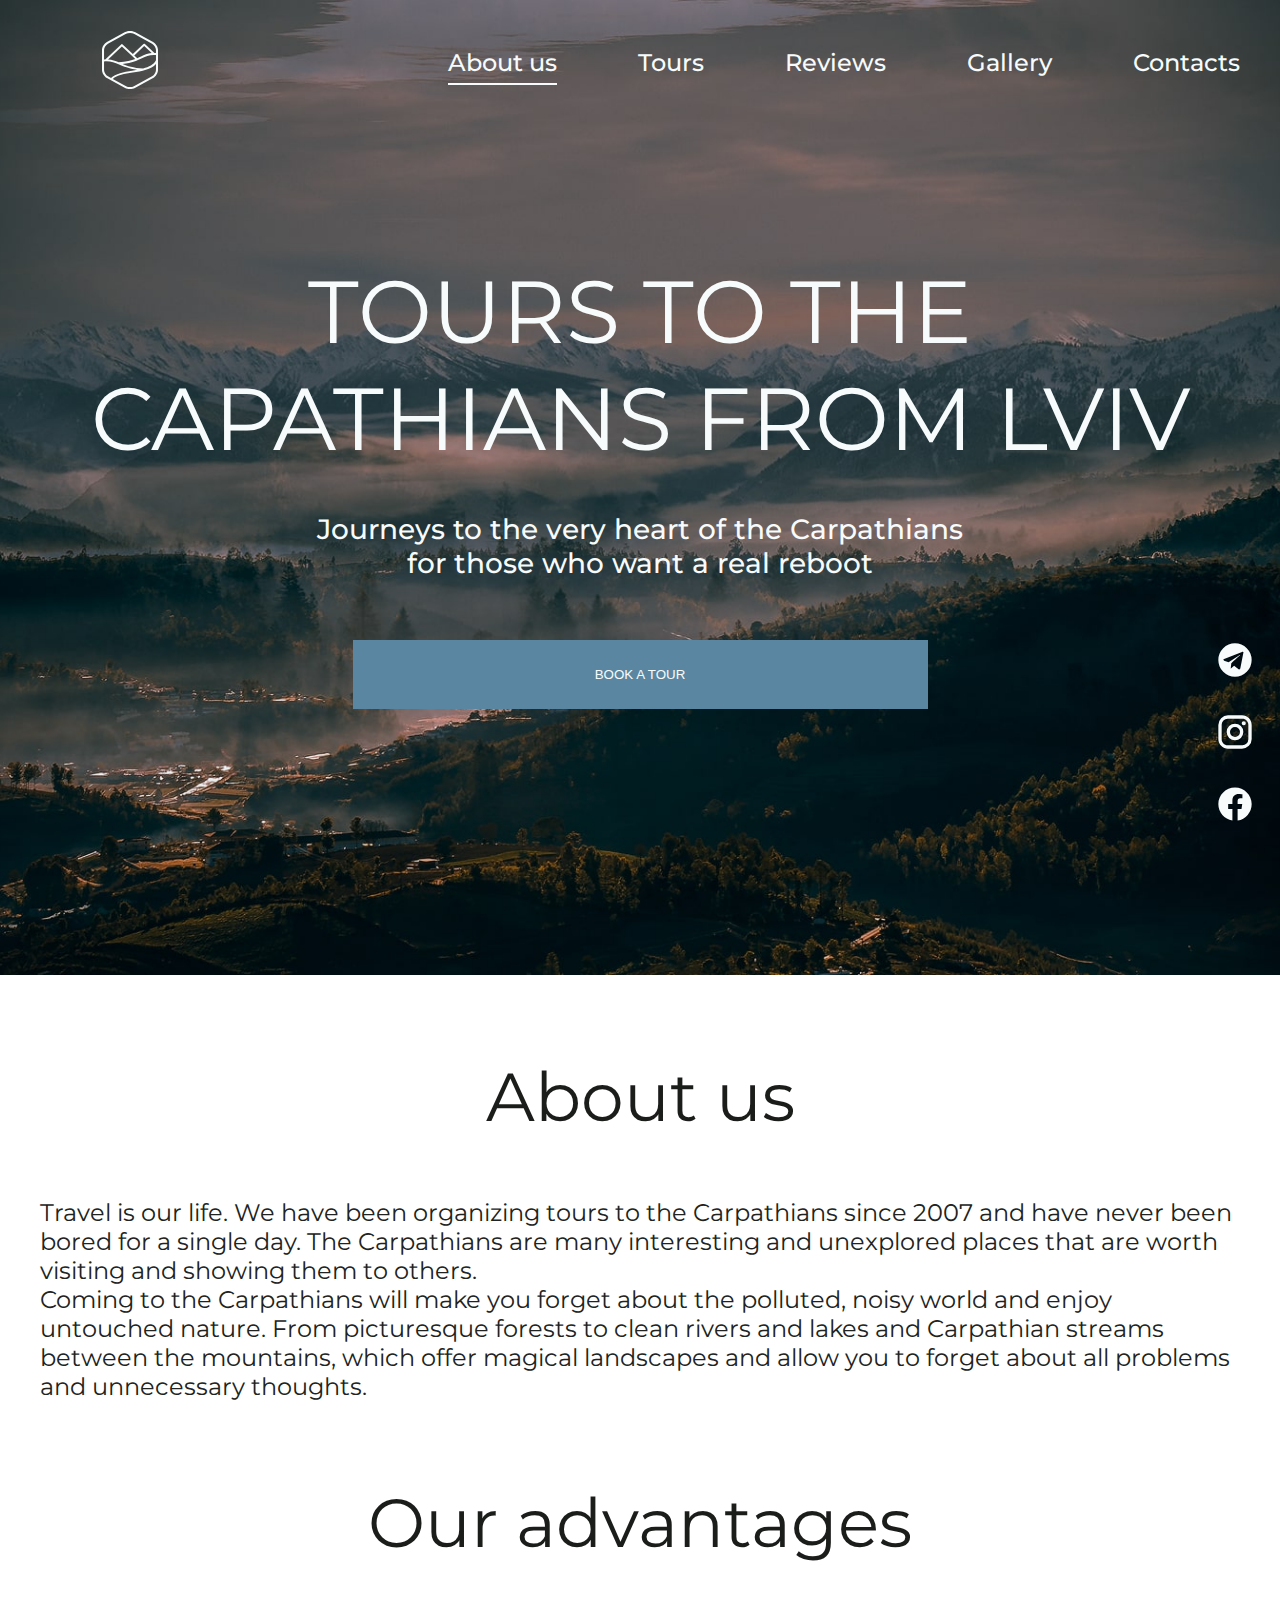
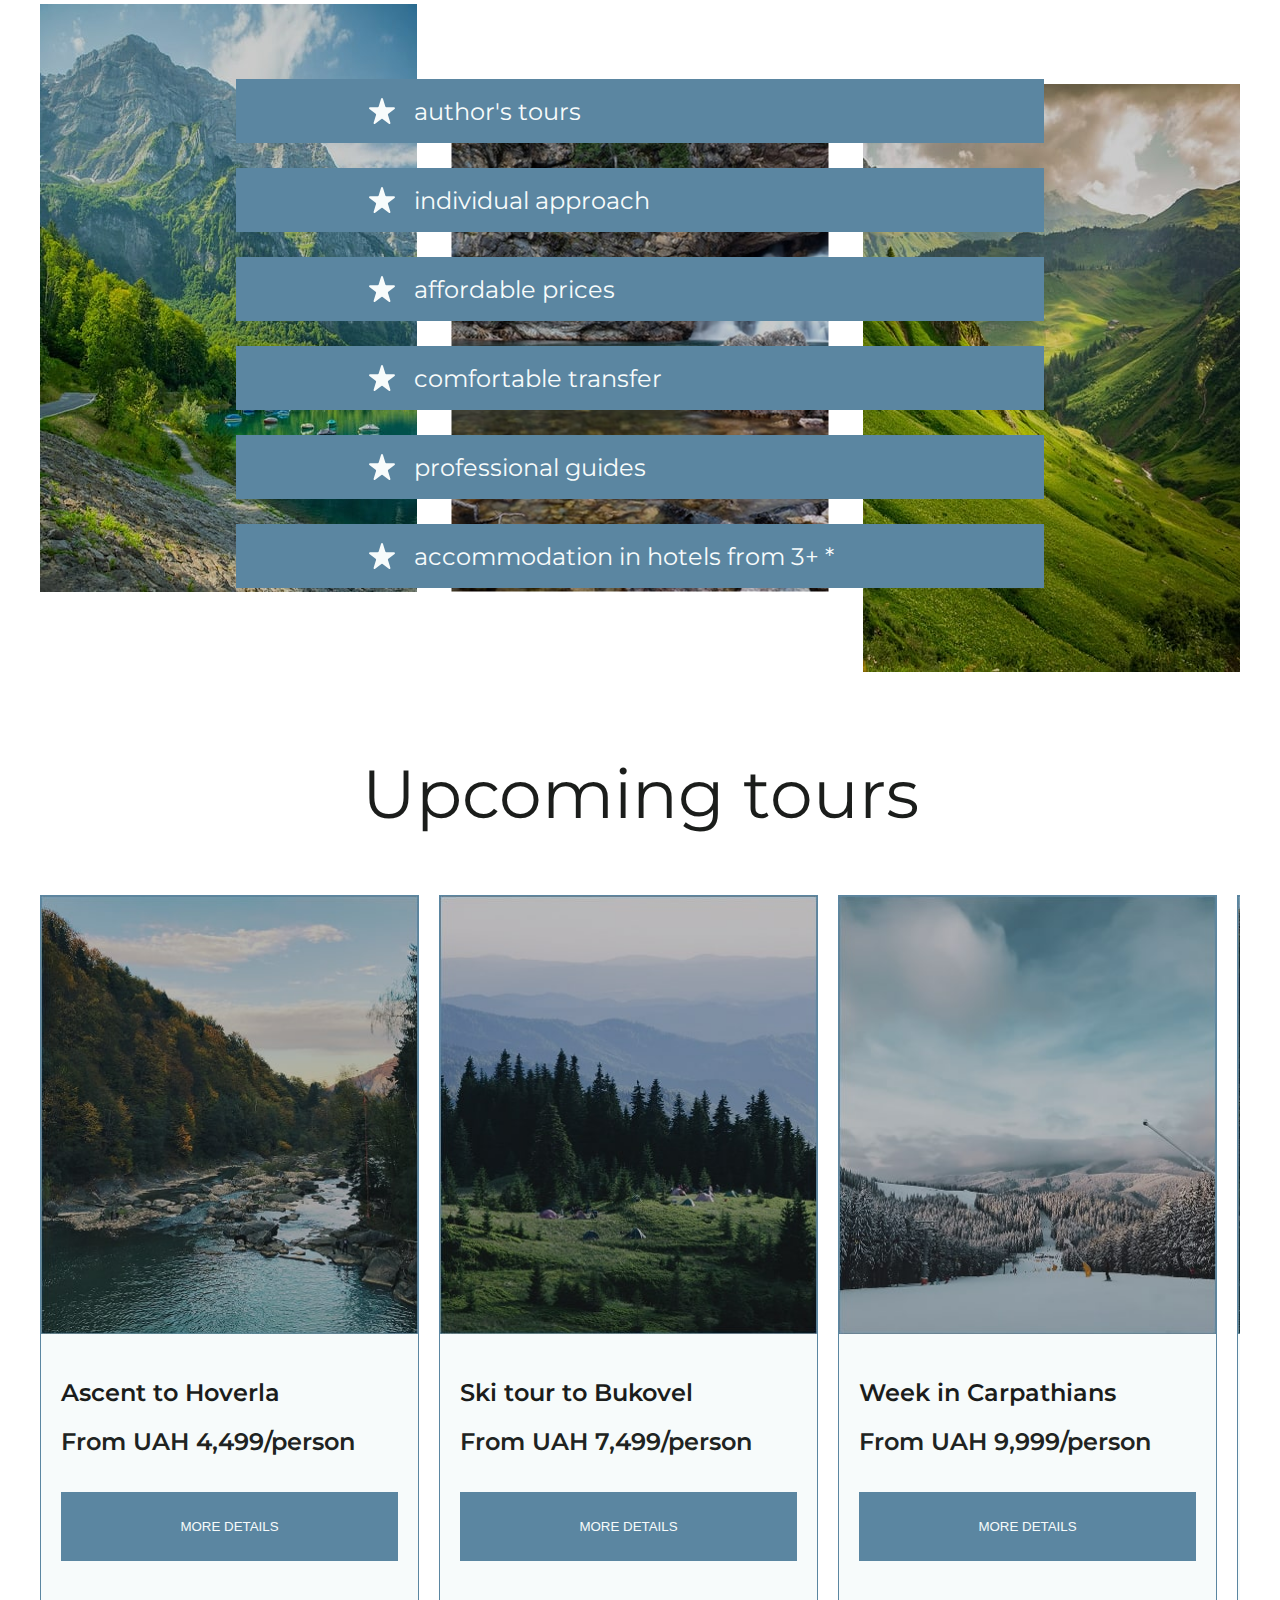
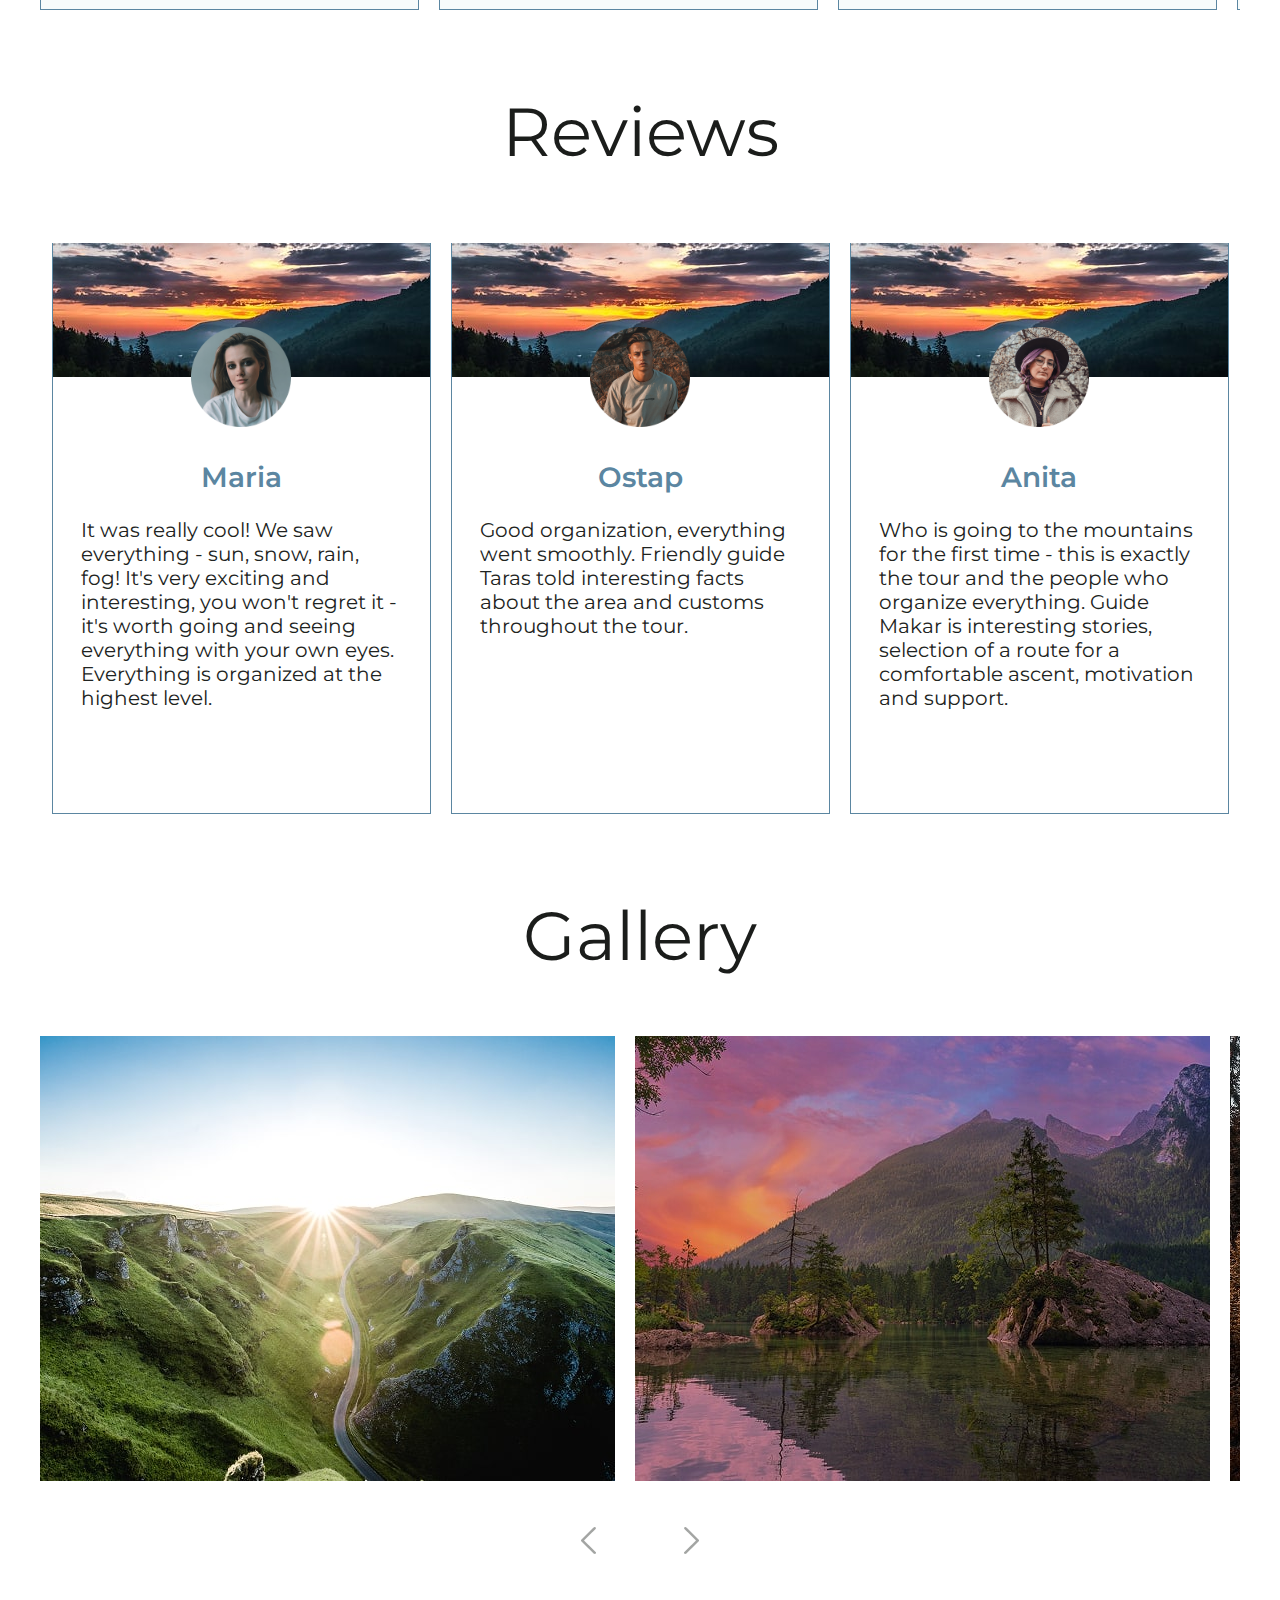
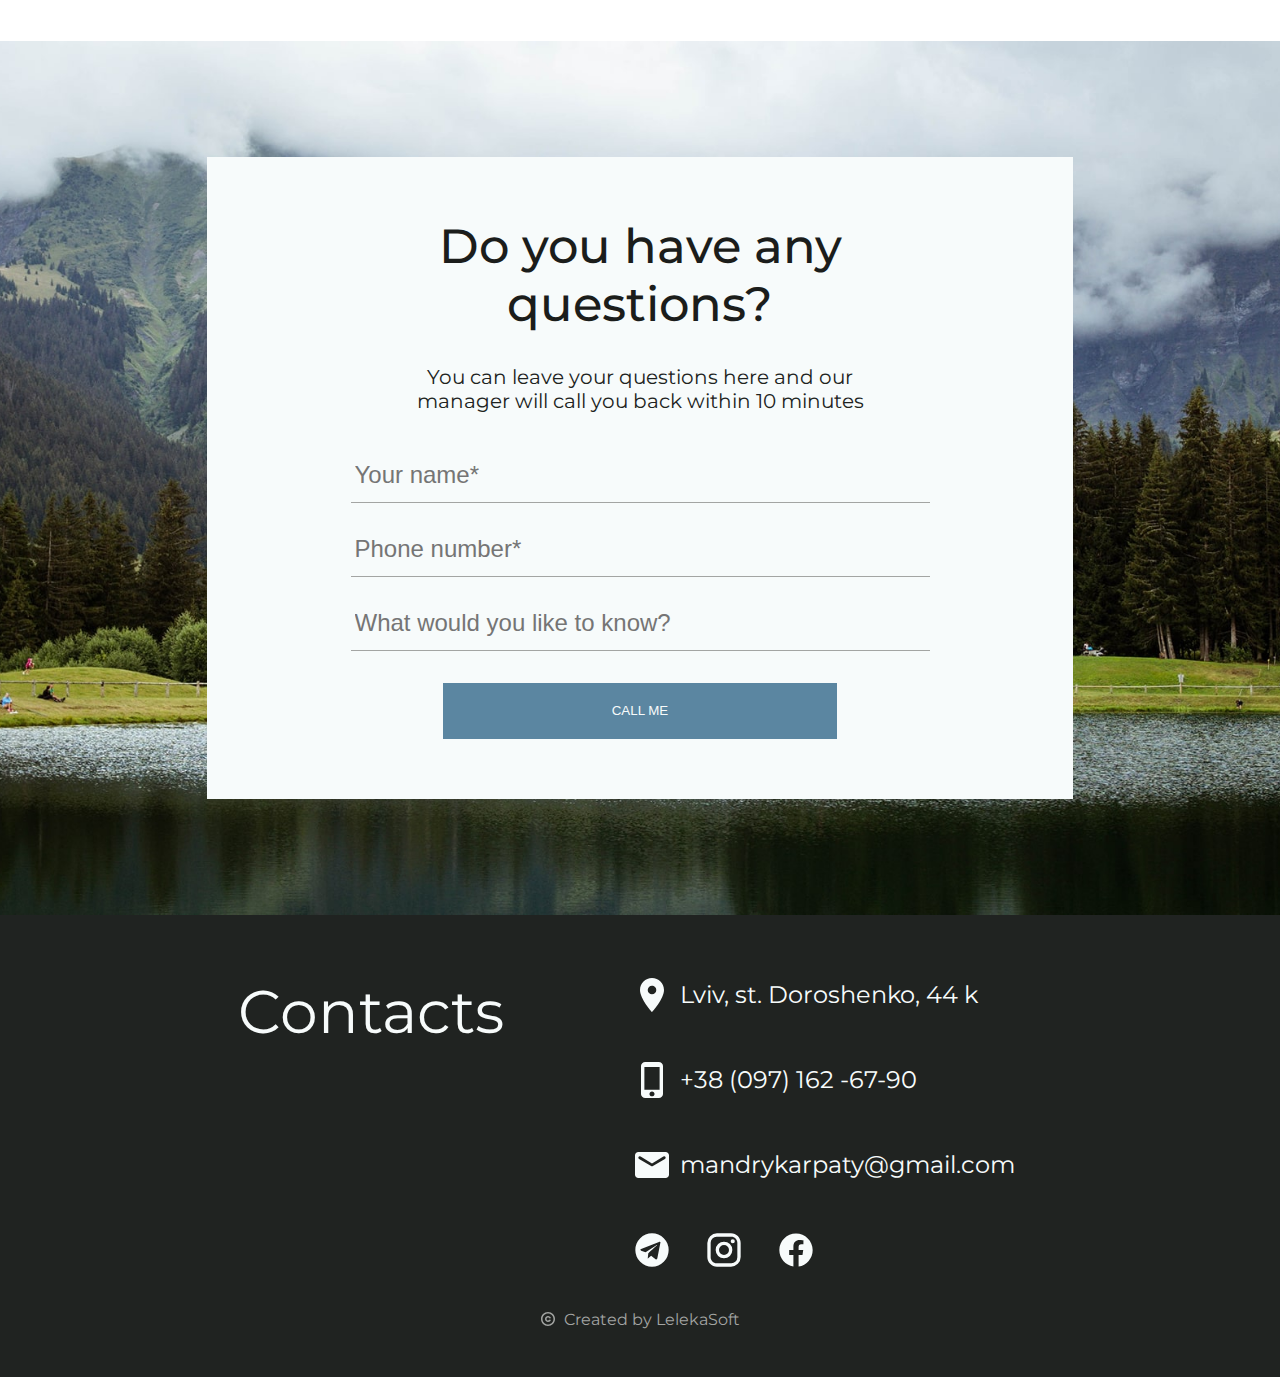
==== commit b6e7a4f1: "add js" ====
--- a/project-3/index.html
+++ b/project-3/index.html
@@ -70,7 +70,11 @@
               >
             </li>
           </ul>
-          <button class="hero-burger" type="button" aria-label="button to open menu">
+          <button
+            class="hero-burger js-mobile-menu"
+            type="button"
+            aria-label="button to open menu"
+          >
             <svg class="icon-burger" width="40" height="40">
               <use href="./image/sprite_icons.svg#icon-burger"></use>
             </svg>
@@ -149,7 +153,11 @@
         </ul>
       </div>
 
-      <button class="hero-burger-close" type="button" aria-label="button to close menu">
+      <button
+        class="hero-burger-close js-mobile-menu"
+        type="button"
+        aria-label="button to close menu"
+      >
         <svg class="burger-icon-close" width="40" height="40">
           <use href="./image/sprite_icons.svg#icon-close"></use>
         </svg>
@@ -167,7 +175,11 @@
           <p class="hero-descr">
             Journeys to the very heart of the Carpathians for those who want a real reboot
           </p>
-          <button type="button" class="rect-btn" aria-label="button to book a tour">
+          <button
+            type="button"
+            class="rect-btn js-book-tr-window"
+            aria-label="button to book a tour"
+          >
             Book a tour
           </button>
 
@@ -374,7 +386,9 @@
                 <div class="tours-content-box">
                   <h3 class="tours-itm-ttl">Ascent to Hoverla</h3>
                   <p class="tours-itm-descr">From UAH 4,499/person</p>
-                  <button type="button" class="rect-btn">More details</button>
+                  <button type="button" class="rect-btn js-dt-hoverla">
+                    More details
+                  </button>
                 </div>
               </li>
 
@@ -1156,7 +1170,7 @@
 
     <div class="book-overlay">
       <div class="book-tour-window">
-        <button type="button" class="close-book-tr-window">
+        <button type="button" class="close-book-tr-window js-book-tr-window">
           <svg class="icon-close" width="30" height="30">
             <use href="./image/sprite_icons.svg#icon-close"></use>
           </svg>
@@ -1240,7 +1254,7 @@
     </div>
 
     <!-- details tour window-->
-    <div class="tr-dt-overlay is-open">
+    <div class="tr-dt-overlay">
       <div class="container tr-dt-window">
         <button class="close-dt-window-btn">
           <svg class="close-dt-icon" width="40" height="40">
@@ -1313,5 +1327,9 @@
         </button>
       </div>
     </div>
+
+    <!-- script -->
+
+    <script src="./main.js"></script>
   </body>
 </html>
